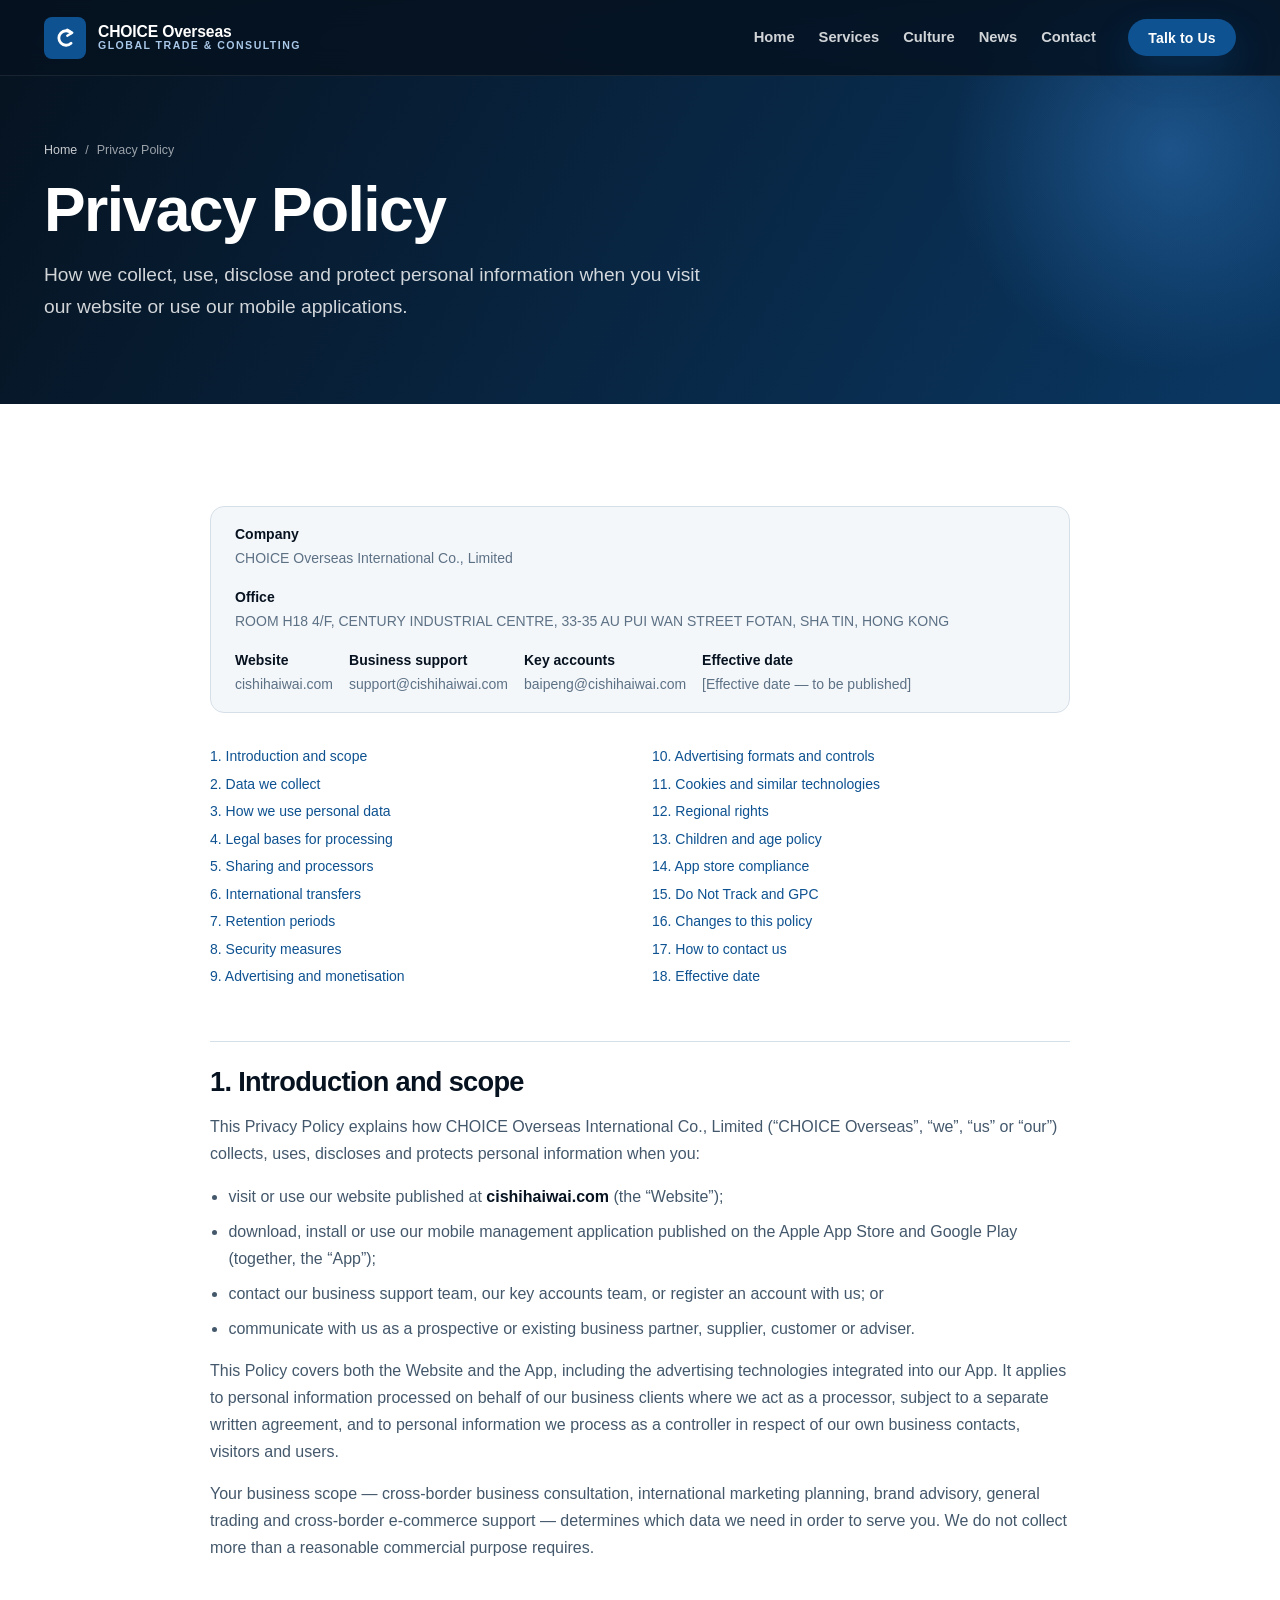
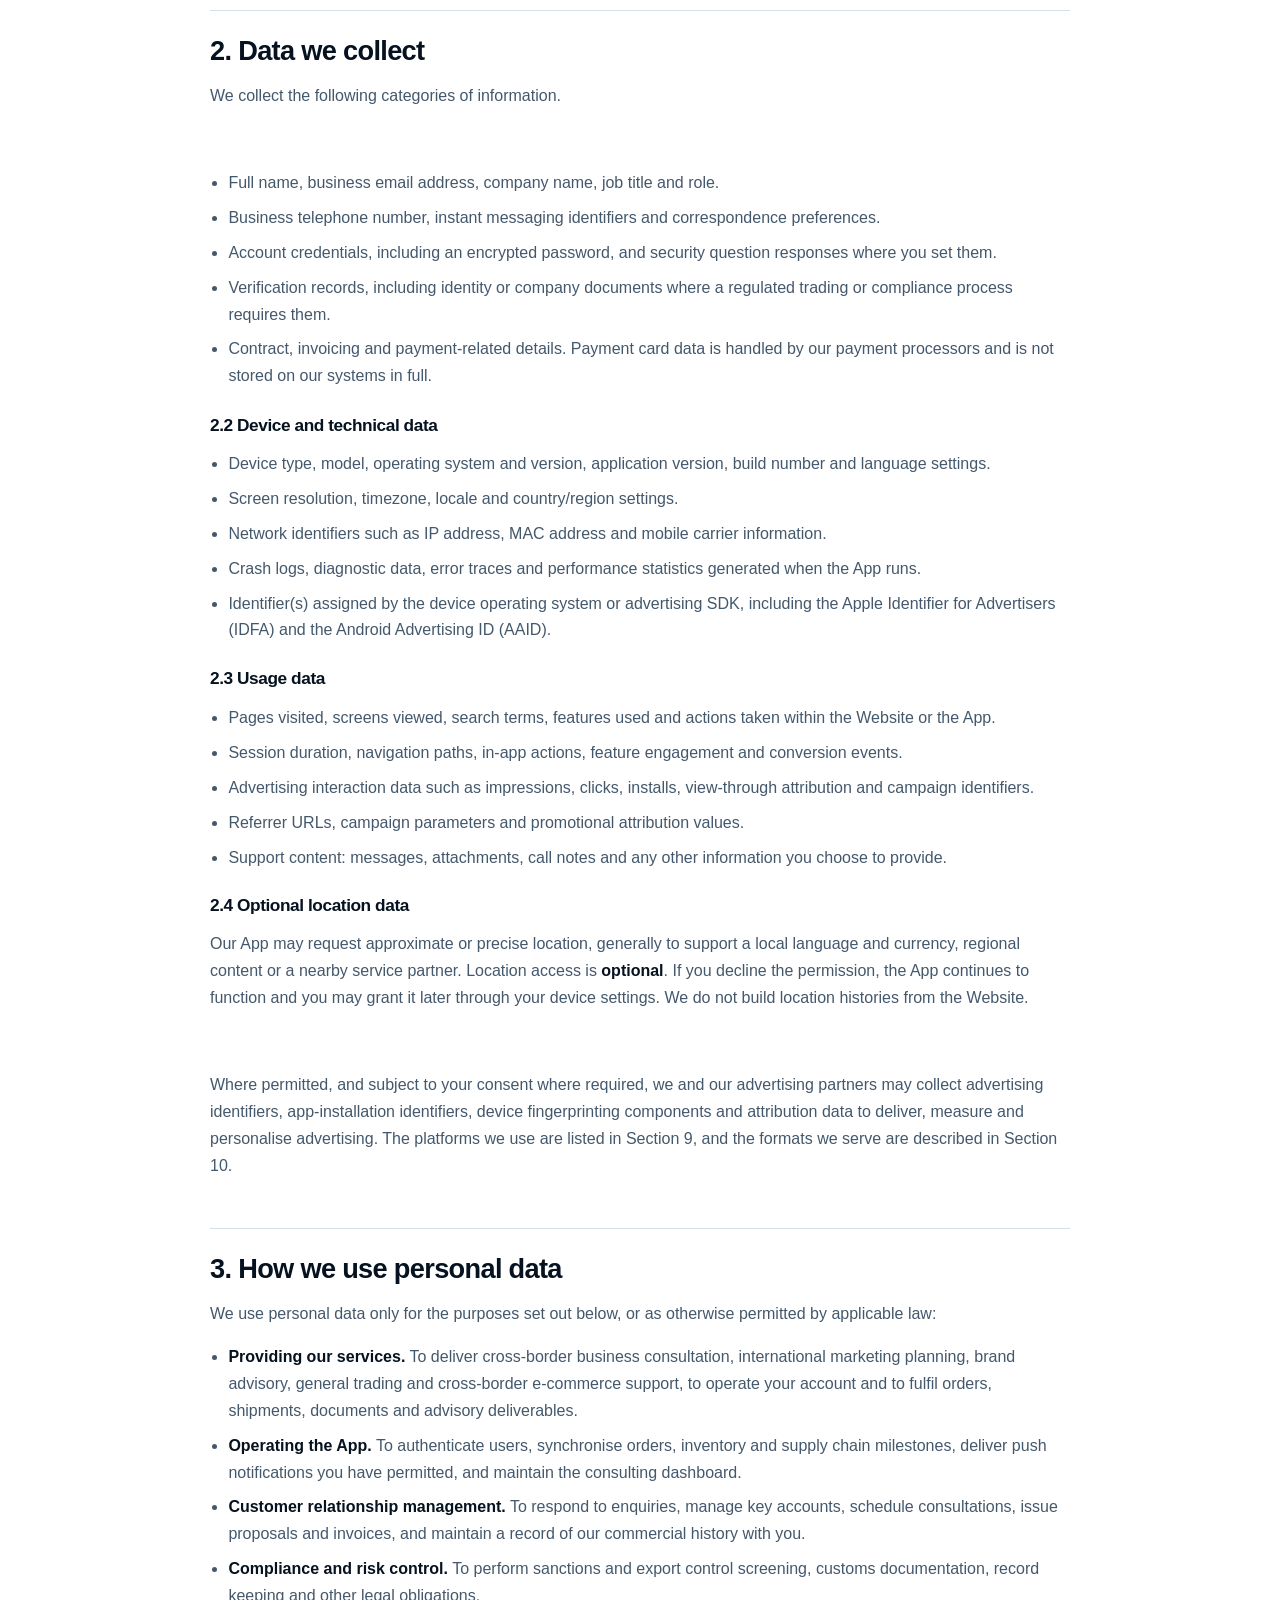
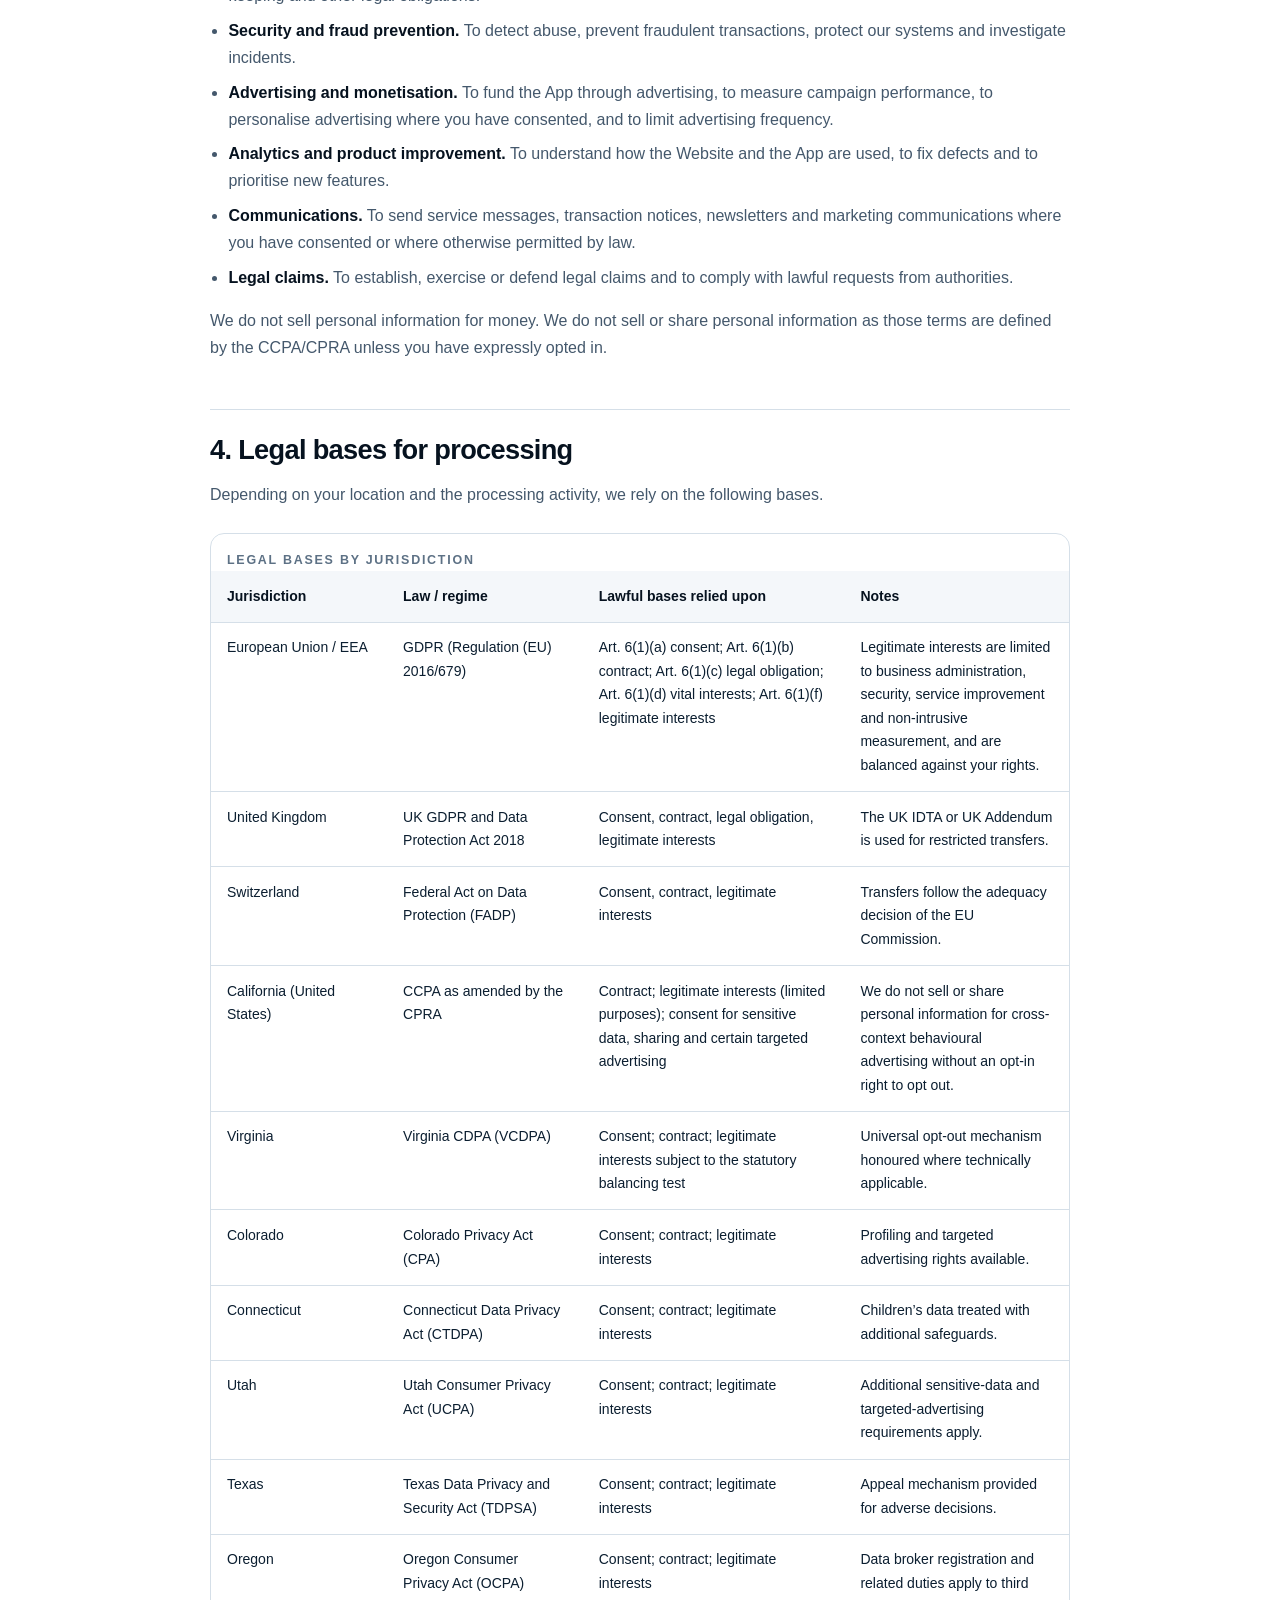
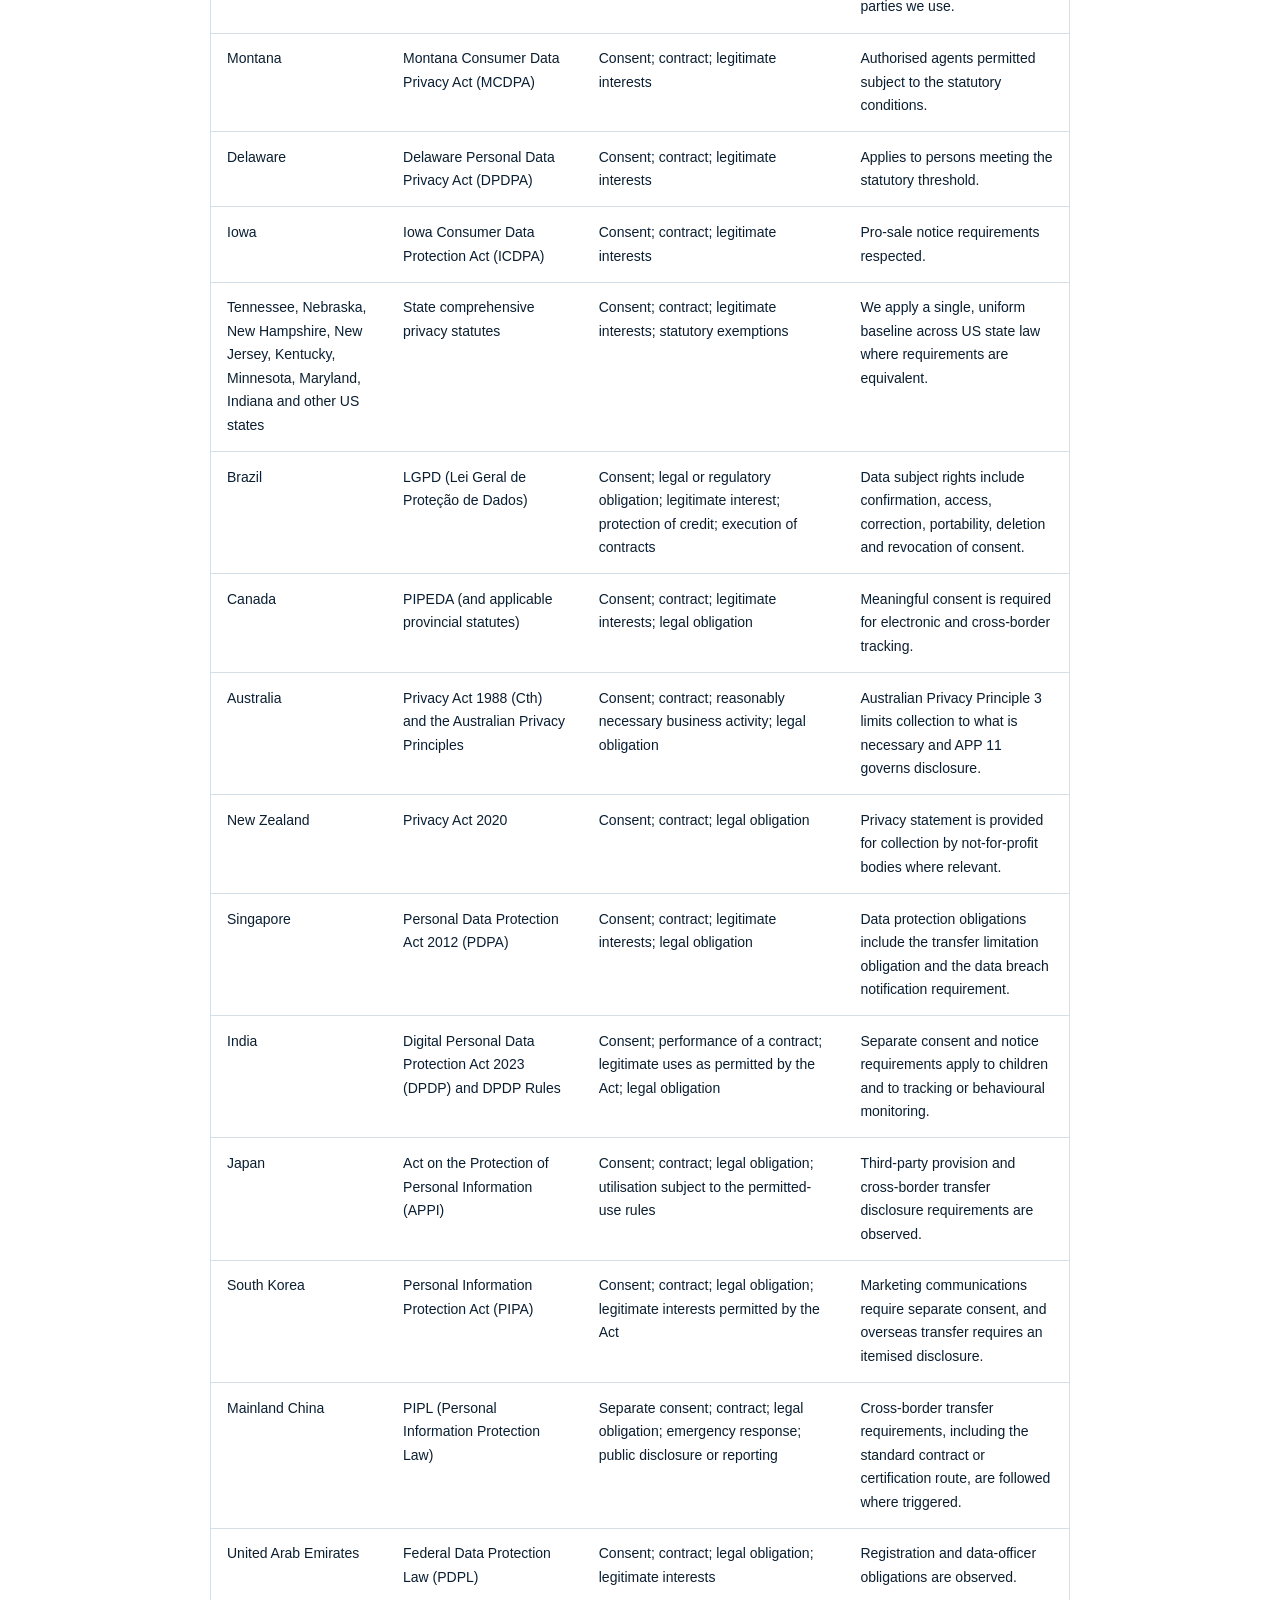
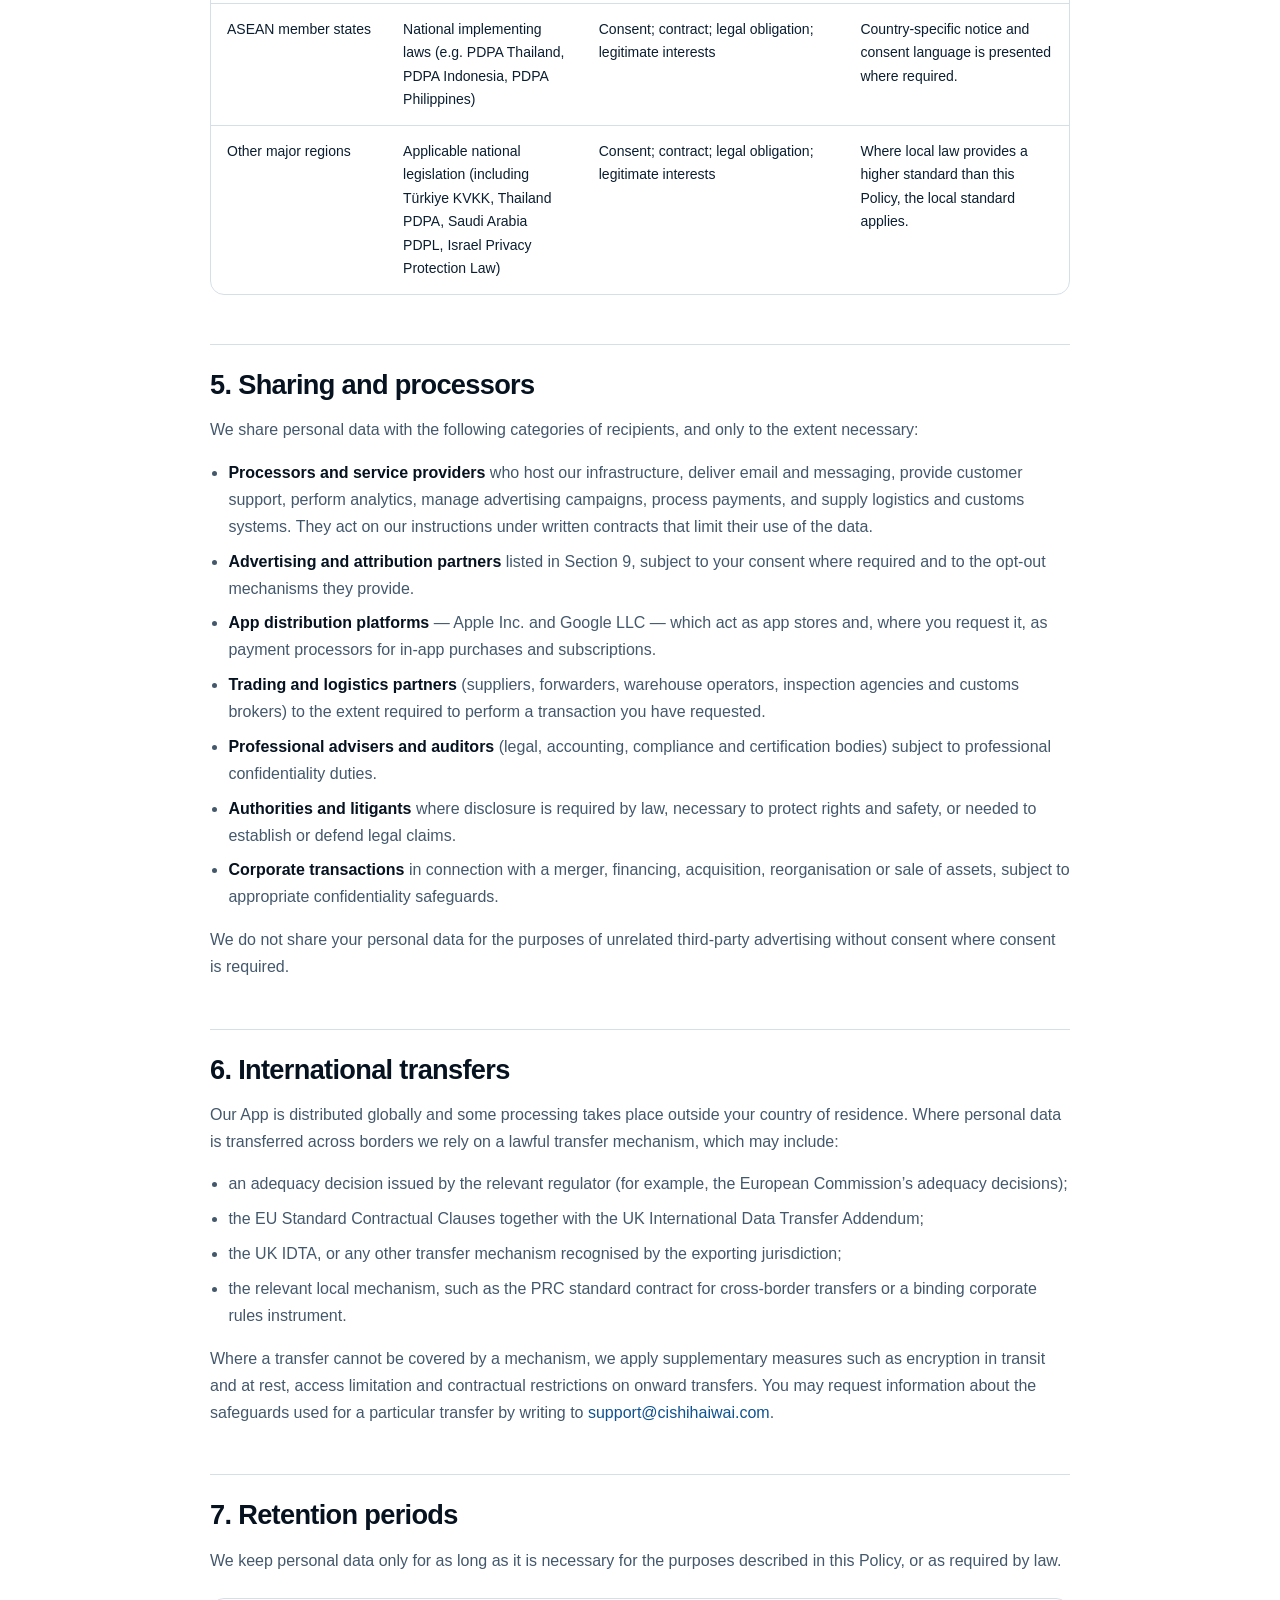
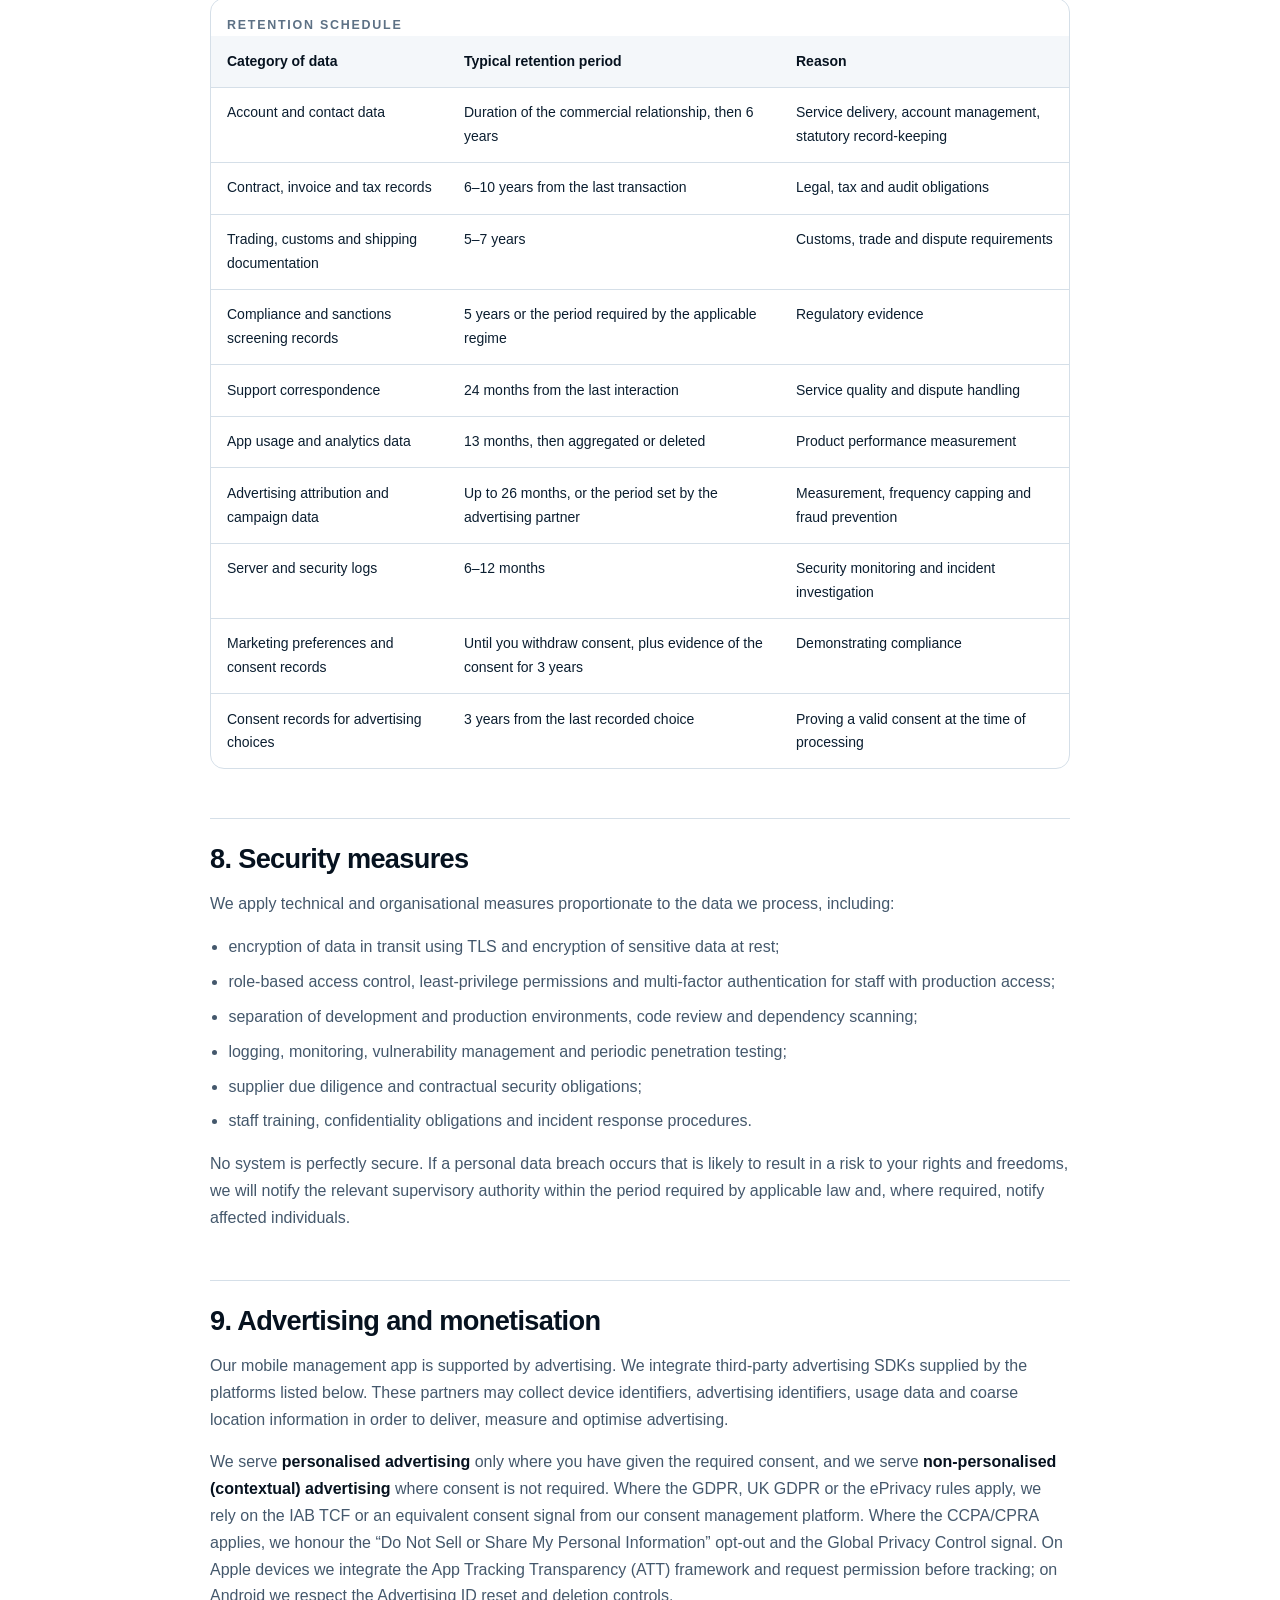
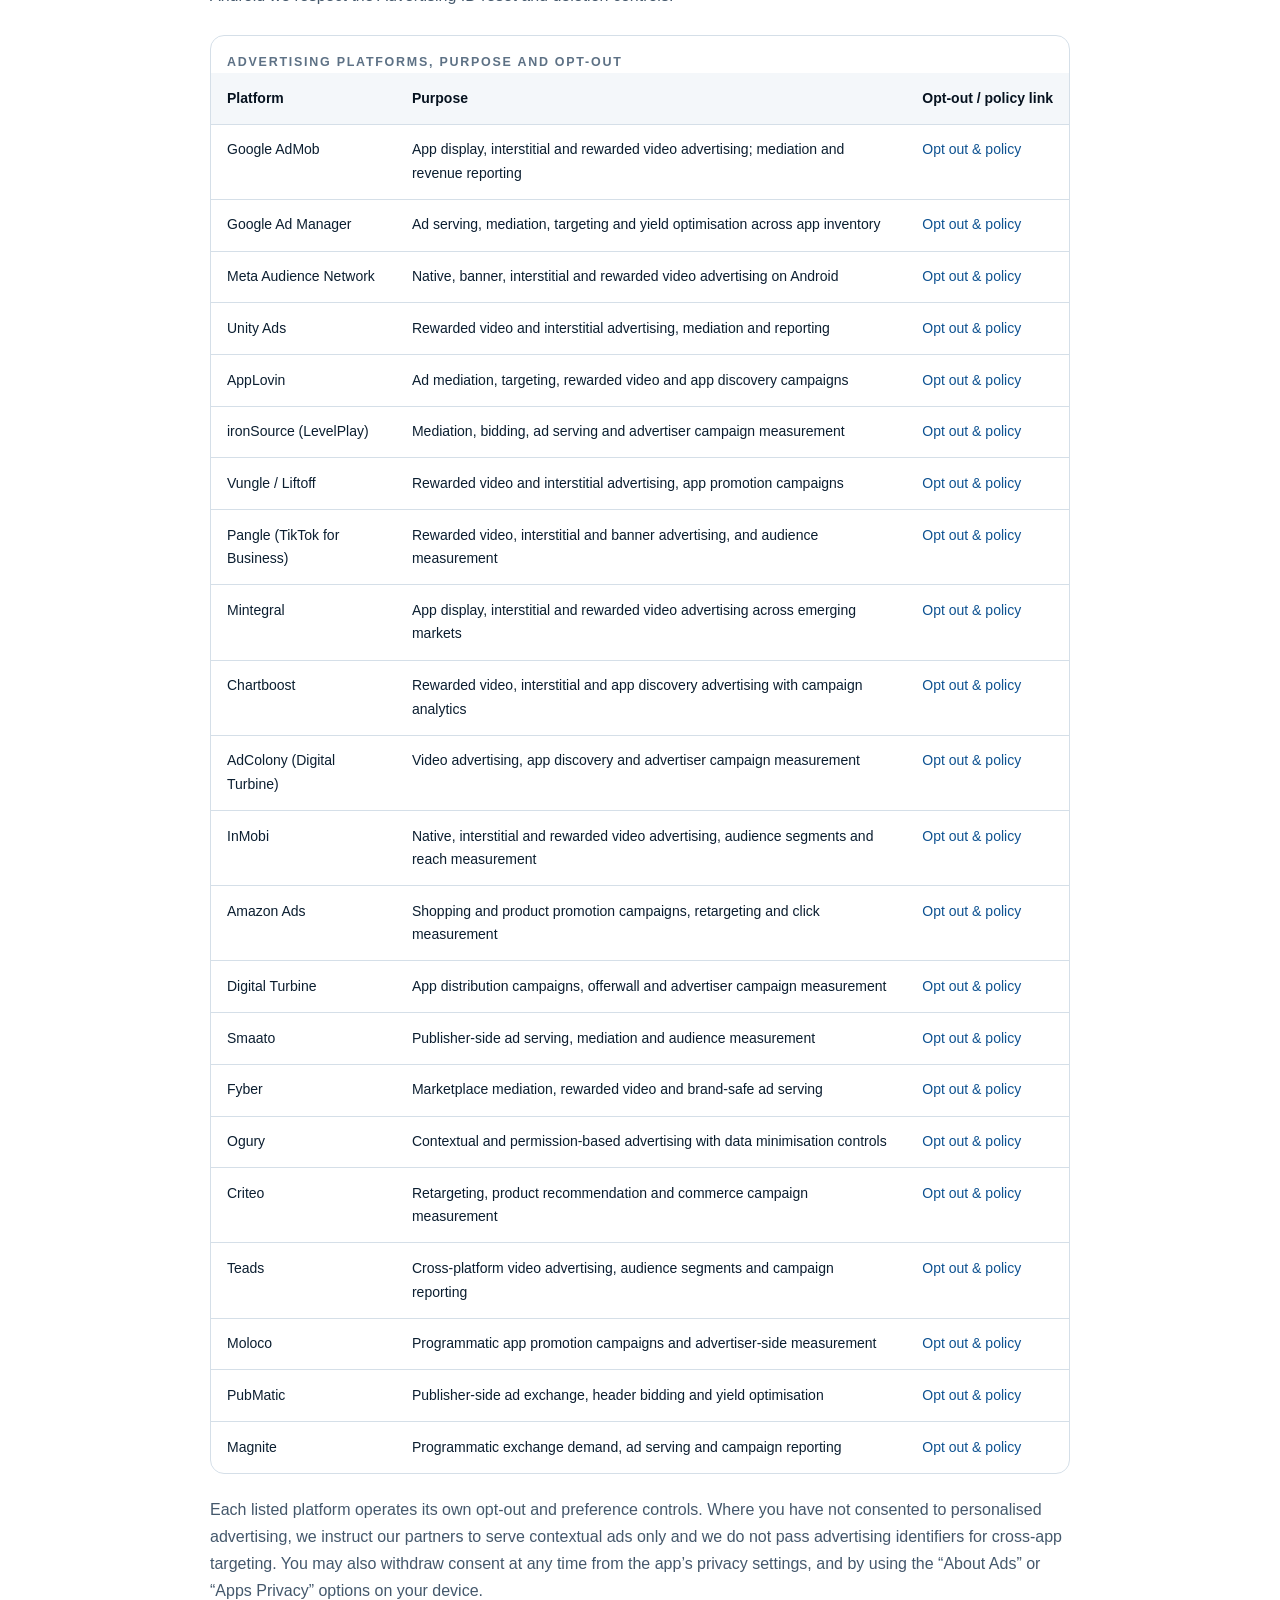
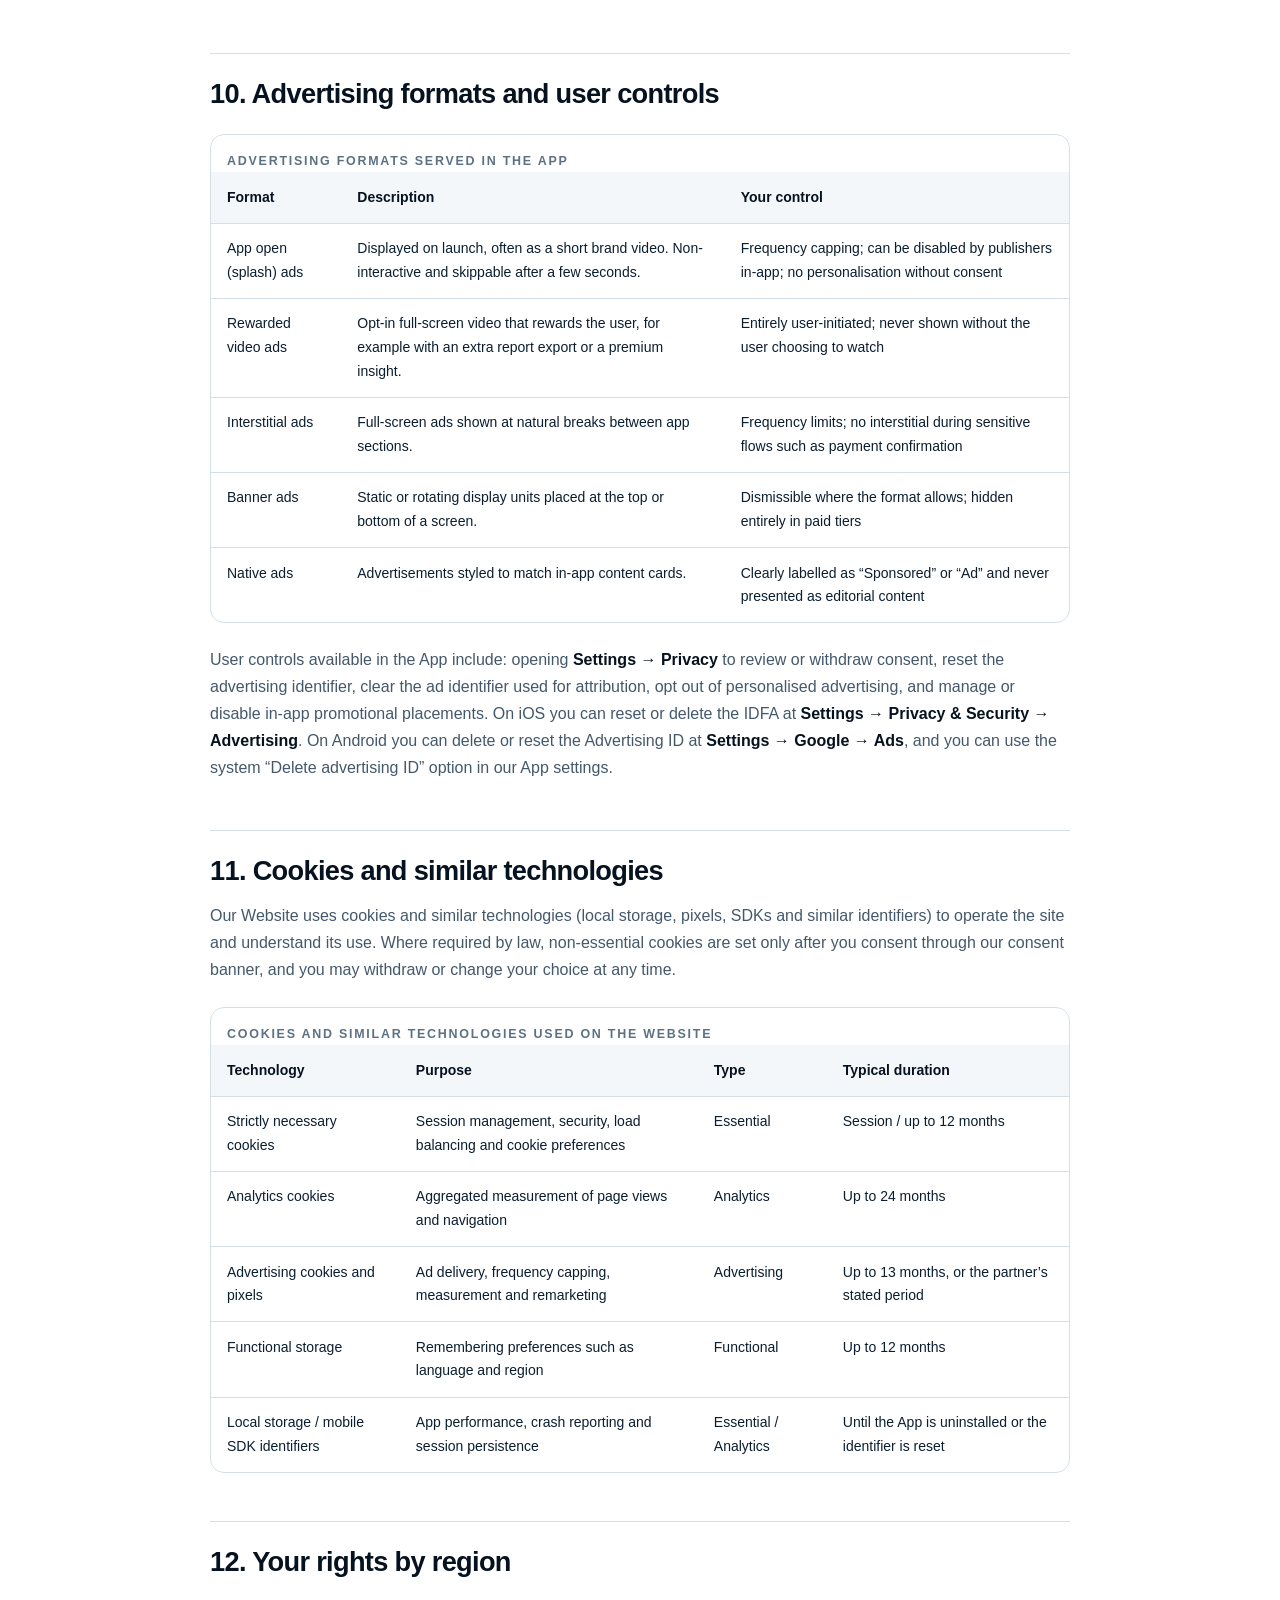
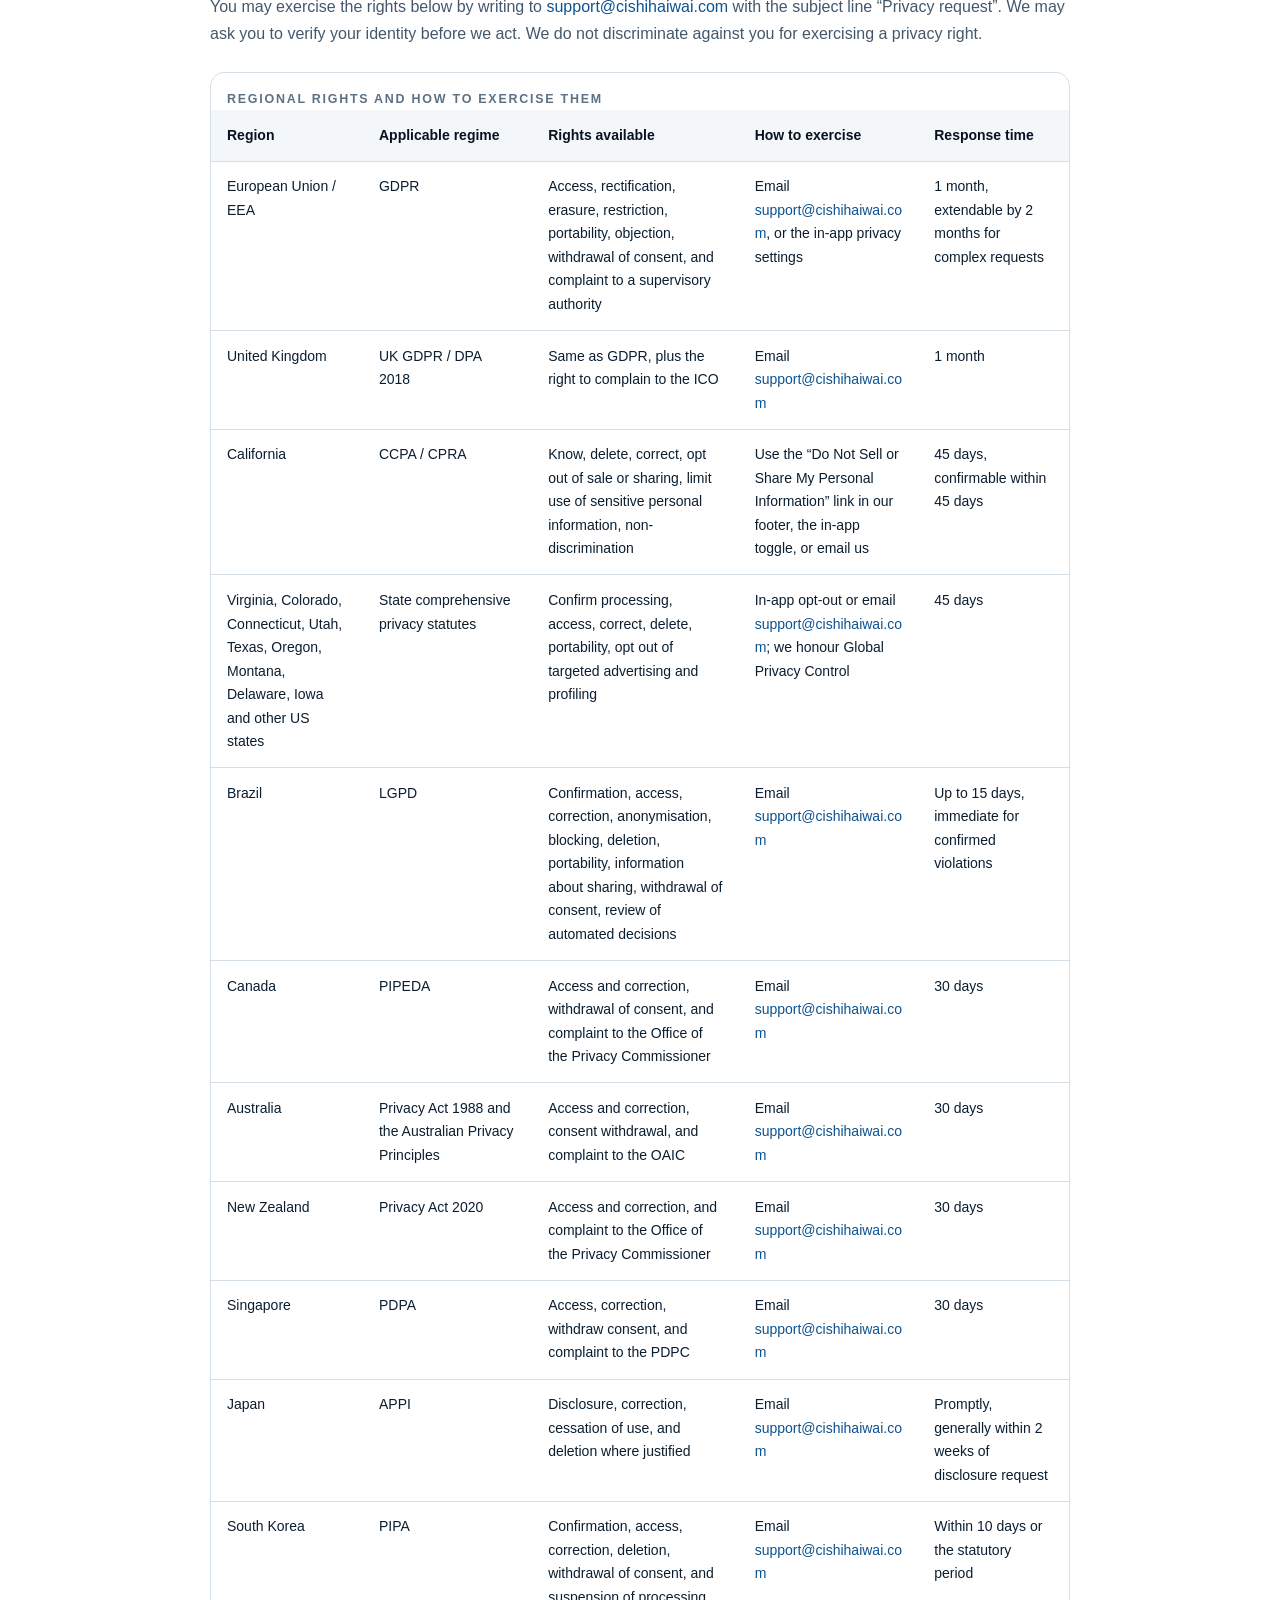
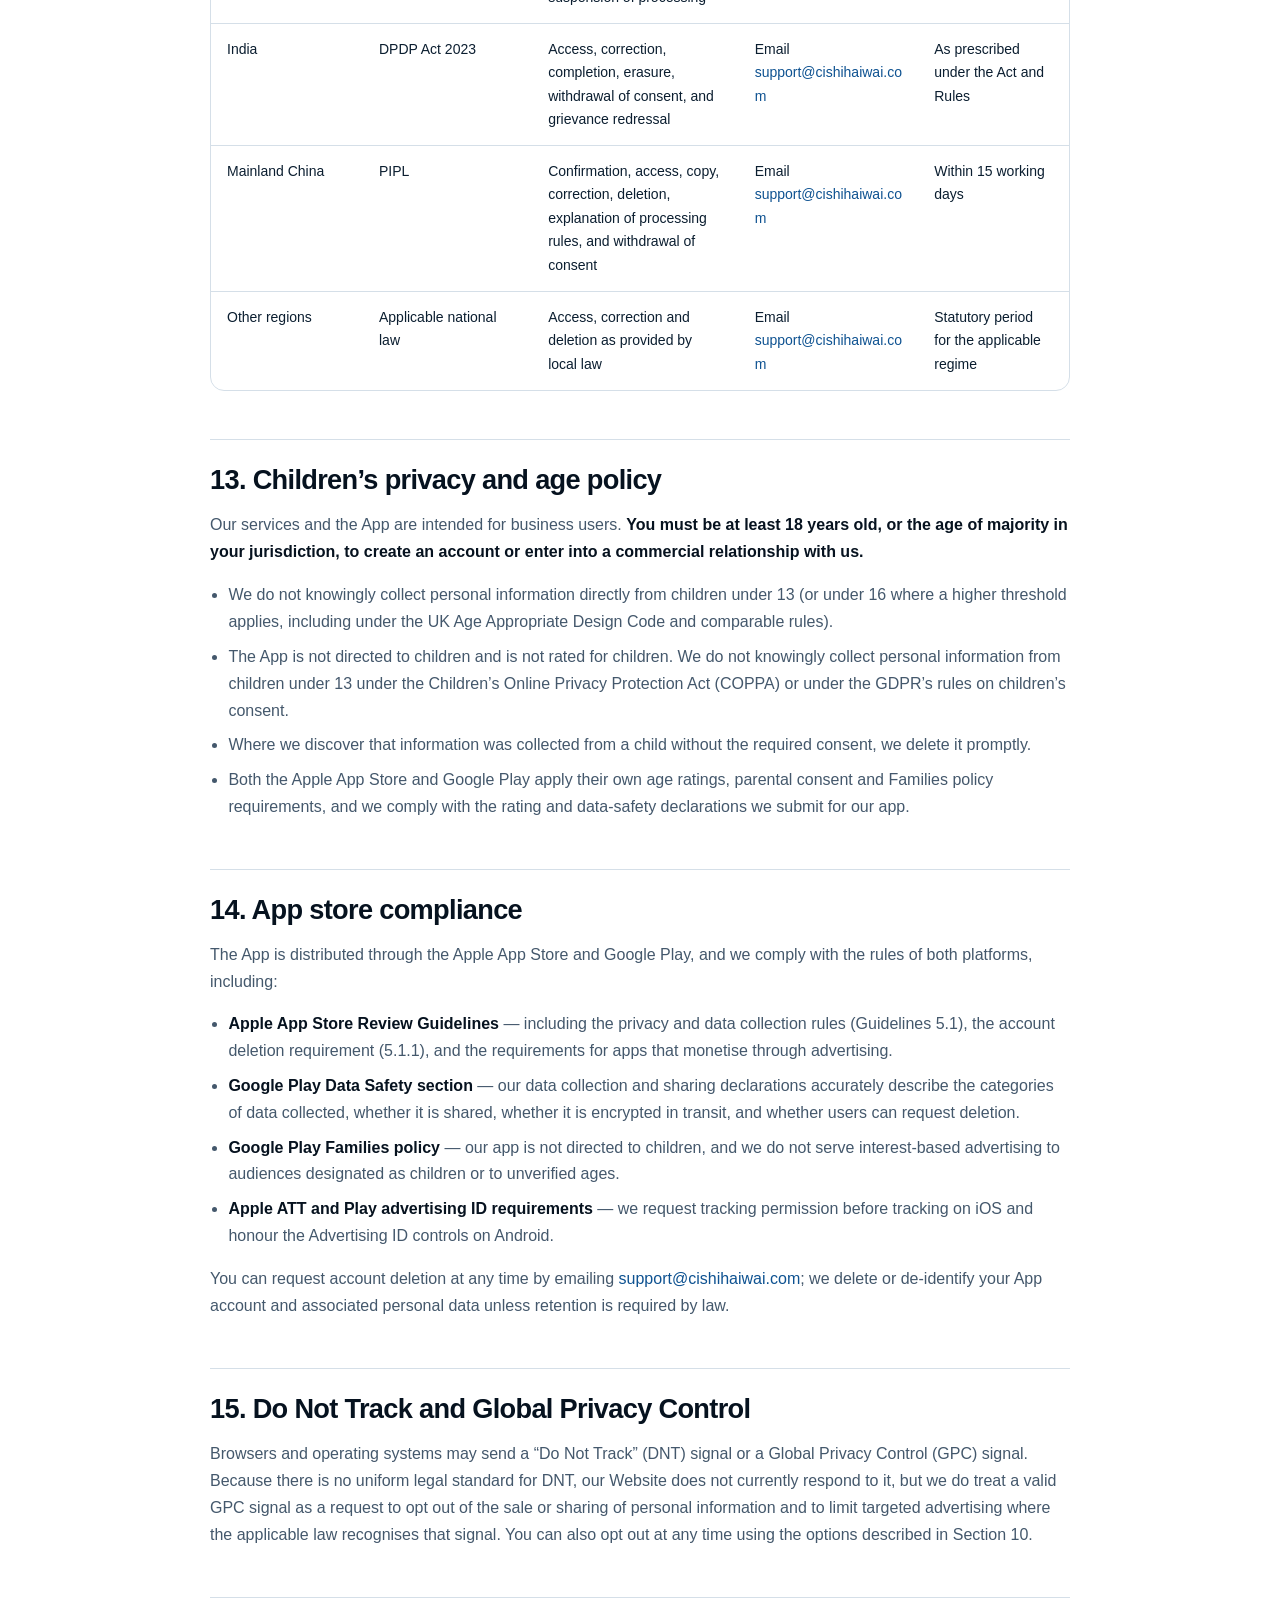
==== privacy.html @ fa08594e "Launch CHOICE Overseas corporate website Eight-page English corporate site for CHOICE Overseas Inter" ====
<!DOCTYPE html>
<html lang="en">
<head>
<meta charset="UTF-8">
<meta name="viewport" content="width=device-width, initial-scale=1">
<title>Privacy Policy | CHOICE Overseas International Co., Limited</title>
<meta name="description" content="How CHOICE Overseas International Co., Limited collects, uses, shares and protects personal data across our website and mobile applications.">
<link rel="canonical" href="https://cishihaiwai.com/privacy.html">
<meta property="og:type" content="website">
<meta property="og:site_name" content="CHOICE Overseas International Co., Limited">
<meta property="og:title" content="Privacy Policy | CHOICE Overseas International Co., Limited">
<meta property="og:description" content="How we collect, use, share and protect personal data across our website and mobile applications.">
<meta property="og:url" content="https://cishihaiwai.com/privacy.html">
<meta property="og:image" content="https://cishihaiwai.com/images/hero.jpg">
<meta name="twitter:card" content="summary_large_image">
<meta name="twitter:title" content="Privacy Policy | CHOICE Overseas International Co., Limited">
<meta name="twitter:description" content="How we collect, use, share and protect personal data across our website and mobile applications.">
<meta name="twitter:image" content="https://cishihaiwai.com/images/hero.jpg">
<link rel="icon" href="images/favicon.svg" type="image/svg+xml">
<link rel="stylesheet" href="css/style.css">
</head>
<body data-page="legal">
<header id="site-header"></header>

<main>
<section class="page-hero">
  <div class="container">
    <nav class="breadcrumb reveal" aria-label="Breadcrumb">
      <a href="./">Home</a> <span aria-hidden="true">/</span> <span>Privacy Policy</span>
    </nav>
    <h1 class="reveal">Privacy Policy</h1>
    <p class="lead reveal">How we collect, use, disclose and protect personal information when you visit our website or use our mobile applications.</p>
  </div>
</section>

<section class="section">
  <div class="container">
    <article class="legal">

      <div class="legal__meta reveal">
        <div><strong>Company</strong>CHOICE Overseas International Co., Limited</div>
        <div><strong>Office</strong>ROOM H18 4/F, CENTURY INDUSTRIAL CENTRE, 33-35 AU PUI WAN STREET FOTAN, SHA TIN, HONG KONG</div>
        <div><strong>Website</strong>cishihaiwai.com</div>
        <div><strong>Business support</strong>support@cishihaiwai.com</div>
        <div><strong>Key accounts</strong>baipeng@cishihaiwai.com</div>
        <div><strong>Effective date</strong><span id="effective-date">[Effective date — to be published]</span></div>
      </div>

      <nav class="legal__toc reveal" aria-label="Contents">
        <ul>
          <li><a href="#p1">1. Introduction and scope</a></li>
          <li><a href="#p2">2. Data we collect</a></li>
          <li><a href="#p3">3. How we use personal data</a></li>
          <li><a href="#p4">4. Legal bases for processing</a></li>
          <li><a href="#p5">5. Sharing and processors</a></li>
          <li><a href="#p6">6. International transfers</a></li>
          <li><a href="#p7">7. Retention periods</a></li>
          <li><a href="#p8">8. Security measures</a></li>
          <li><a href="#p9">9. Advertising and monetisation</a></li>
          <li><a href="#p10">10. Advertising formats and controls</a></li>
          <li><a href="#p11">11. Cookies and similar technologies</a></li>
          <li><a href="#p12">12. Regional rights</a></li>
          <li><a href="#p13">13. Children and age policy</a></li>
          <li><a href="#p14">14. App store compliance</a></li>
          <li><a href="#p15">15. Do Not Track and GPC</a></li>
          <li><a href="#p16">16. Changes to this policy</a></li>
          <li><a href="#p17">17. How to contact us</a></li>
          <li><a href="#p18">18. Effective date</a></li>
        </ul>
      </nav>

      <h2 id="p1" class="reveal">1. Introduction and scope</h2>
      <p class="reveal">This Privacy Policy explains how CHOICE Overseas International Co., Limited (&ldquo;CHOICE Overseas&rdquo;, &ldquo;we&rdquo;, &ldquo;us&rdquo; or &ldquo;our&rdquo;) collects, uses, discloses and protects personal information when you:</p>
      <ul class="reveal">
        <li>visit or use our website published at <strong>cishihaiwai.com</strong> (the &ldquo;Website&rdquo;);</li>
        <li>download, install or use our mobile management application published on the Apple App Store and Google Play (together, the &ldquo;App&rdquo;);</li>
        <li>contact our business support team, our key accounts team, or register an account with us; or</li>
        <li>communicate with us as a prospective or existing business partner, supplier, customer or adviser.</li>
      </ul>
      <p class="reveal">This Policy covers both the Website and the App, including the advertising technologies integrated into our App. It applies to personal information processed on behalf of our business clients where we act as a processor, subject to a separate written agreement, and to personal information we process as a controller in respect of our own business contacts, visitors and users.</p>
      <p class="reveal">Your business scope — cross-border business consultation, international marketing planning, brand advisory, general trading and cross-border e-commerce support — determines which data we need in order to serve you. We do not collect more than a reasonable commercial purpose requires.</p>

      <h2 id="p2" class="reveal">2. Data we collect</h2>
      <p class="reveal">We collect the following categories of information.</p>

      <h3 class="reveal">2.1 Account and identity data</h3>
      <ul class="reveal">
        <li>Full name, business email address, company name, job title and role.</li>
        <li>Business telephone number, instant messaging identifiers and correspondence preferences.</li>
        <li>Account credentials, including an encrypted password, and security question responses where you set them.</li>
        <li>Verification records, including identity or company documents where a regulated trading or compliance process requires them.</li>
        <li>Contract, invoicing and payment-related details. Payment card data is handled by our payment processors and is not stored on our systems in full.</li>
      </ul>

      <h3 class="reveal">2.2 Device and technical data</h3>
      <ul class="reveal">
        <li>Device type, model, operating system and version, application version, build number and language settings.</li>
        <li>Screen resolution, timezone, locale and country/region settings.</li>
        <li>Network identifiers such as IP address, MAC address and mobile carrier information.</li>
        <li>Crash logs, diagnostic data, error traces and performance statistics generated when the App runs.</li>
        <li>Identifier(s) assigned by the device operating system or advertising SDK, including the Apple Identifier for Advertisers (IDFA) and the Android Advertising ID (AAID).</li>
      </ul>

      <h3 class="reveal">2.3 Usage data</h3>
      <ul class="reveal">
        <li>Pages visited, screens viewed, search terms, features used and actions taken within the Website or the App.</li>
        <li>Session duration, navigation paths, in-app actions, feature engagement and conversion events.</li>
        <li>Advertising interaction data such as impressions, clicks, installs, view-through attribution and campaign identifiers.</li>
        <li>Referrer URLs, campaign parameters and promotional attribution values.</li>
        <li>Support content: messages, attachments, call notes and any other information you choose to provide.</li>
      </ul>

      <h3 class="reveal">2.4 Optional location data</h3>
      <p class="reveal">Our App may request approximate or precise location, generally to support a local language and currency, regional content or a nearby service partner. Location access is <strong>optional</strong>. If you decline the permission, the App continues to function and you may grant it later through your device settings. We do not build location histories from the Website.</p>

      <h3 id="p2-5" class="reveal">2.5 Advertising identifiers and tracking data</h3>
      <p class="reveal">Where permitted, and subject to your consent where required, we and our advertising partners may collect advertising identifiers, app-installation identifiers, device fingerprinting components and attribution data to deliver, measure and personalise advertising. The platforms we use are listed in Section 9, and the formats we serve are described in Section 10.</p>

      <h2 id="p3" class="reveal">3. How we use personal data</h2>
      <p class="reveal">We use personal data only for the purposes set out below, or as otherwise permitted by applicable law:</p>
      <ul class="reveal">
        <li><strong>Providing our services.</strong> To deliver cross-border business consultation, international marketing planning, brand advisory, general trading and cross-border e-commerce support, to operate your account and to fulfil orders, shipments, documents and advisory deliverables.</li>
        <li><strong>Operating the App.</strong> To authenticate users, synchronise orders, inventory and supply chain milestones, deliver push notifications you have permitted, and maintain the consulting dashboard.</li>
        <li><strong>Customer relationship management.</strong> To respond to enquiries, manage key accounts, schedule consultations, issue proposals and invoices, and maintain a record of our commercial history with you.</li>
        <li><strong>Compliance and risk control.</strong> To perform sanctions and export control screening, customs documentation, record keeping and other legal obligations.</li>
        <li><strong>Security and fraud prevention.</strong> To detect abuse, prevent fraudulent transactions, protect our systems and investigate incidents.</li>
        <li><strong>Advertising and monetisation.</strong> To fund the App through advertising, to measure campaign performance, to personalise advertising where you have consented, and to limit advertising frequency.</li>
        <li><strong>Analytics and product improvement.</strong> To understand how the Website and the App are used, to fix defects and to prioritise new features.</li>
        <li><strong>Communications.</strong> To send service messages, transaction notices, newsletters and marketing communications where you have consented or where otherwise permitted by law.</li>
        <li><strong>Legal claims.</strong> To establish, exercise or defend legal claims and to comply with lawful requests from authorities.</li>
      </ul>
      <p class="reveal">We do not sell personal information for money. We do not sell or share personal information as those terms are defined by the CCPA/CPRA unless you have expressly opted in.</p>

      <h2 id="p4" class="reveal">4. Legal bases for processing</h2>
      <p class="reveal">Depending on your location and the processing activity, we rely on the following bases.</p>

      <div class="table-wrap reveal">
        <table>
          <caption>Legal bases by jurisdiction</caption>
          <thead>
            <tr>
              <th scope="col">Jurisdiction</th>
              <th scope="col">Law / regime</th>
              <th scope="col">Lawful bases relied upon</th>
              <th scope="col">Notes</th>
            </tr>
          </thead>
          <tbody>
            <tr>
              <td>European Union / EEA</td>
              <td>GDPR (Regulation (EU) 2016/679)</td>
              <td>Art. 6(1)(a) consent; Art. 6(1)(b) contract; Art. 6(1)(c) legal obligation; Art. 6(1)(d) vital interests; Art. 6(1)(f) legitimate interests</td>
              <td>Legitimate interests are limited to business administration, security, service improvement and non-intrusive measurement, and are balanced against your rights.</td>
            </tr>
            <tr>
              <td>United Kingdom</td>
              <td>UK GDPR and Data Protection Act 2018</td>
              <td>Consent, contract, legal obligation, legitimate interests</td>
              <td>The UK IDTA or UK Addendum is used for restricted transfers.</td>
            </tr>
            <tr>
              <td>Switzerland</td>
              <td>Federal Act on Data Protection (FADP)</td>
              <td>Consent, contract, legitimate interests</td>
              <td>Transfers follow the adequacy decision of the EU Commission.</td>
            </tr>
            <tr>
              <td>California (United States)</td>
              <td>CCPA as amended by the CPRA</td>
              <td>Contract; legitimate interests (limited purposes); consent for sensitive data, sharing and certain targeted advertising</td>
              <td>We do not sell or share personal information for cross-context behavioural advertising without an opt-in right to opt out.</td>
            </tr>
            <tr>
              <td>Virginia</td>
              <td>Virginia CDPA (VCDPA)</td>
              <td>Consent; contract; legitimate interests subject to the statutory balancing test</td>
              <td>Universal opt-out mechanism honoured where technically applicable.</td>
            </tr>
            <tr>
              <td>Colorado</td>
              <td>Colorado Privacy Act (CPA)</td>
              <td>Consent; contract; legitimate interests</td>
              <td>Profiling and targeted advertising rights available.</td>
            </tr>
            <tr>
              <td>Connecticut</td>
              <td>Connecticut Data Privacy Act (CTDPA)</td>
              <td>Consent; contract; legitimate interests</td>
              <td>Children&rsquo;s data treated with additional safeguards.</td>
            </tr>
            <tr>
              <td>Utah</td>
              <td>Utah Consumer Privacy Act (UCPA)</td>
              <td>Consent; contract; legitimate interests</td>
              <td>Additional sensitive-data and targeted-advertising requirements apply.</td>
            </tr>
            <tr>
              <td>Texas</td>
              <td>Texas Data Privacy and Security Act (TDPSA)</td>
              <td>Consent; contract; legitimate interests</td>
              <td>Appeal mechanism provided for adverse decisions.</td>
            </tr>
            <tr>
              <td>Oregon</td>
              <td>Oregon Consumer Privacy Act (OCPA)</td>
              <td>Consent; contract; legitimate interests</td>
              <td>Data broker registration and related duties apply to third parties we use.</td>
            </tr>
            <tr>
              <td>Montana</td>
              <td>Montana Consumer Data Privacy Act (MCDPA)</td>
              <td>Consent; contract; legitimate interests</td>
              <td>Authorised agents permitted subject to the statutory conditions.</td>
            </tr>
            <tr>
              <td>Delaware</td>
              <td>Delaware Personal Data Privacy Act (DPDPA)</td>
              <td>Consent; contract; legitimate interests</td>
              <td>Applies to persons meeting the statutory threshold.</td>
            </tr>
            <tr>
              <td>Iowa</td>
              <td>Iowa Consumer Data Protection Act (ICDPA)</td>
              <td>Consent; contract; legitimate interests</td>
              <td>Pro-sale notice requirements respected.</td>
            </tr>
            <tr>
              <td>Tennessee, Nebraska, New Hampshire, New Jersey, Kentucky, Minnesota, Maryland, Indiana and other US states</td>
              <td>State comprehensive privacy statutes</td>
              <td>Consent; contract; legitimate interests; statutory exemptions</td>
              <td>We apply a single, uniform baseline across US state law where requirements are equivalent.</td>
            </tr>
            <tr>
              <td>Brazil</td>
              <td>LGPD (Lei Geral de Prote&ccedil;&atilde;o de Dados)</td>
              <td>Consent; legal or regulatory obligation; legitimate interest; protection of credit; execution of contracts</td>
              <td>Data subject rights include confirmation, access, correction, portability, deletion and revocation of consent.</td>
            </tr>
            <tr>
              <td>Canada</td>
              <td>PIPEDA (and applicable provincial statutes)</td>
              <td>Consent; contract; legitimate interests; legal obligation</td>
              <td>Meaningful consent is required for electronic and cross-border tracking.</td>
            </tr>
            <tr>
              <td>Australia</td>
              <td>Privacy Act 1988 (Cth) and the Australian Privacy Principles</td>
              <td>Consent; contract; reasonably necessary business activity; legal obligation</td>
              <td>Australian Privacy Principle 3 limits collection to what is necessary and APP 11 governs disclosure.</td>
            </tr>
            <tr>
              <td>New Zealand</td>
              <td>Privacy Act 2020</td>
              <td>Consent; contract; legal obligation</td>
              <td>Privacy statement is provided for collection by not-for-profit bodies where relevant.</td>
            </tr>
            <tr>
              <td>Singapore</td>
              <td>Personal Data Protection Act 2012 (PDPA)</td>
              <td>Consent; contract; legitimate interests; legal obligation</td>
              <td>Data protection obligations include the transfer limitation obligation and the data breach notification requirement.</td>
            </tr>
            <tr>
              <td>India</td>
              <td>Digital Personal Data Protection Act 2023 (DPDP) and DPDP Rules</td>
              <td>Consent; performance of a contract; legitimate uses as permitted by the Act; legal obligation</td>
              <td>Separate consent and notice requirements apply to children and to tracking or behavioural monitoring.</td>
            </tr>
            <tr>
              <td>Japan</td>
              <td>Act on the Protection of Personal Information (APPI)</td>
              <td>Consent; contract; legal obligation; utilisation subject to the permitted-use rules</td>
              <td>Third-party provision and cross-border transfer disclosure requirements are observed.</td>
            </tr>
            <tr>
              <td>South Korea</td>
              <td>Personal Information Protection Act (PIPA)</td>
              <td>Consent; contract; legal obligation; legitimate interests permitted by the Act</td>
              <td>Marketing communications require separate consent, and overseas transfer requires an itemised disclosure.</td>
            </tr>
            <tr>
              <td>Mainland China</td>
              <td>PIPL (Personal Information Protection Law)</td>
              <td>Separate consent; contract; legal obligation; emergency response; public disclosure or reporting</td>
              <td>Cross-border transfer requirements, including the standard contract or certification route, are followed where triggered.</td>
            </tr>
            <tr>
              <td>United Arab Emirates</td>
              <td>Federal Data Protection Law (PDPL)</td>
          <td>Consent; contract; legal obligation; legitimate interests</td>
              <td>Registration and data-officer obligations are observed.</td>
            </tr>
            <tr>
              <td>ASEAN member states</td>
              <td>National implementing laws (e.g. PDPA Thailand, PDPA Indonesia, PDPA Philippines)</td>
              <td>Consent; contract; legal obligation; legitimate interests</td>
              <td>Country-specific notice and consent language is presented where required.</td>
            </tr>
            <tr>
              <td>Other major regions</td>
              <td>Applicable national legislation (including Türkiye KVKK, Thailand PDPA, Saudi Arabia PDPL, Israel Privacy Protection Law)</td>
              <td>Consent; contract; legal obligation; legitimate interests</td>
              <td>Where local law provides a higher standard than this Policy, the local standard applies.</td>
            </tr>
          </tbody>
        </table>
      </div>

      <h2 id="p5" class="reveal">5. Sharing and processors</h2>
      <p class="reveal">We share personal data with the following categories of recipients, and only to the extent necessary:</p>
      <ul class="reveal">
        <li><strong>Processors and service providers</strong> who host our infrastructure, deliver email and messaging, provide customer support, perform analytics, manage advertising campaigns, process payments, and supply logistics and customs systems. They act on our instructions under written contracts that limit their use of the data.</li>
        <li><strong>Advertising and attribution partners</strong> listed in Section 9, subject to your consent where required and to the opt-out mechanisms they provide.</li>
        <li><strong>App distribution platforms</strong> &mdash; Apple Inc. and Google LLC &mdash; which act as app stores and, where you request it, as payment processors for in-app purchases and subscriptions.</li>
        <li><strong>Trading and logistics partners</strong> (suppliers, forwarders, warehouse operators, inspection agencies and customs brokers) to the extent required to perform a transaction you have requested.</li>
        <li><strong>Professional advisers and auditors</strong> (legal, accounting, compliance and certification bodies) subject to professional confidentiality duties.</li>
        <li><strong>Authorities and litigants</strong> where disclosure is required by law, necessary to protect rights and safety, or needed to establish or defend legal claims.</li>
        <li><strong>Corporate transactions</strong> in connection with a merger, financing, acquisition, reorganisation or sale of assets, subject to appropriate confidentiality safeguards.</li>
      </ul>
      <p class="reveal">We do not share your personal data for the purposes of unrelated third-party advertising without consent where consent is required.</p>

      <h2 id="p6" class="reveal">6. International transfers</h2>
      <p class="reveal">Our App is distributed globally and some processing takes place outside your country of residence. Where personal data is transferred across borders we rely on a lawful transfer mechanism, which may include:</p>
      <ul class="reveal">
        <li>an adequacy decision issued by the relevant regulator (for example, the European Commission&rsquo;s adequacy decisions);</li>
        <li>the EU Standard Contractual Clauses together with the UK International Data Transfer Addendum;</li>
        <li>the UK IDTA, or any other transfer mechanism recognised by the exporting jurisdiction;</li>
        <li>the relevant local mechanism, such as the PRC standard contract for cross-border transfers or a binding corporate rules instrument.</li>
      </ul>
      <p class="reveal">Where a transfer cannot be covered by a mechanism, we apply supplementary measures such as encryption in transit and at rest, access limitation and contractual restrictions on onward transfers. You may request information about the safeguards used for a particular transfer by writing to <a href="mailto:support@cishihaiwai.com">support@cishihaiwai.com</a>.</p>

      <h2 id="p7" class="reveal">7. Retention periods</h2>
      <p class="reveal">We keep personal data only for as long as it is necessary for the purposes described in this Policy, or as required by law.</p>

      <div class="table-wrap reveal">
        <table>
          <caption>Retention schedule</caption>
          <thead>
            <tr>
              <th scope="col">Category of data</th>
              <th scope="col">Typical retention period</th>
              <th scope="col">Reason</th>
            </tr>
          </thead>
          <tbody>
            <tr><td>Account and contact data</td><td>Duration of the commercial relationship, then 6 years</td><td>Service delivery, account management, statutory record-keeping</td></tr>
            <tr><td>Contract, invoice and tax records</td><td>6–10 years from the last transaction</td><td>Legal, tax and audit obligations</td></tr>
            <tr><td>Trading, customs and shipping documentation</td><td>5–7 years</td><td>Customs, trade and dispute requirements</td></tr>
            <tr><td>Compliance and sanctions screening records</td><td>5 years or the period required by the applicable regime</td><td>Regulatory evidence</td></tr>
            <tr><td>Support correspondence</td><td>24 months from the last interaction</td><td>Service quality and dispute handling</td></tr>
            <tr><td>App usage and analytics data</td><td>13 months, then aggregated or deleted</td><td>Product performance measurement</td></tr>
            <tr><td>Advertising attribution and campaign data</td><td>Up to 26 months, or the period set by the advertising partner</td><td>Measurement, frequency capping and fraud prevention</td></tr>
            <tr><td>Server and security logs</td><td>6–12 months</td><td>Security monitoring and incident investigation</td></tr>
            <tr><td>Marketing preferences and consent records</td><td>Until you withdraw consent, plus evidence of the consent for 3 years</td><td>Demonstrating compliance</td></tr>
            <tr><td>Consent records for advertising choices</td><td>3 years from the last recorded choice</td><td>Proving a valid consent at the time of processing</td></tr>
          </tbody>
        </table>
      </div>

      <h2 id="p8" class="reveal">8. Security measures</h2>
      <p class="reveal">We apply technical and organisational measures proportionate to the data we process, including:</p>
      <ul class="reveal">
        <li>encryption of data in transit using TLS and encryption of sensitive data at rest;</li>
        <li>role-based access control, least-privilege permissions and multi-factor authentication for staff with production access;</li>
        <li>separation of development and production environments, code review and dependency scanning;</li>
        <li>logging, monitoring, vulnerability management and periodic penetration testing;</li>
        <li>supplier due diligence and contractual security obligations;</li>
        <li>staff training, confidentiality obligations and incident response procedures.</li>
      </ul>
      <p class="reveal">No system is perfectly secure. If a personal data breach occurs that is likely to result in a risk to your rights and freedoms, we will notify the relevant supervisory authority within the period required by applicable law and, where required, notify affected individuals.</p>

      <h2 id="p9" class="reveal">9. Advertising and monetisation</h2>
      <p class="reveal">Our mobile management app is supported by advertising. We integrate third-party advertising SDKs supplied by the platforms listed below. These partners may collect device identifiers, advertising identifiers, usage data and coarse location information in order to deliver, measure and optimise advertising.</p>
      <p class="reveal">We serve <strong>personalised advertising</strong> only where you have given the required consent, and we serve <strong>non-personalised (contextual) advertising</strong> where consent is not required. Where the GDPR, UK GDPR or the ePrivacy rules apply, we rely on the IAB TCF or an equivalent consent signal from our consent management platform. Where the CCPA/CPRA applies, we honour the &ldquo;Do Not Sell or Share My Personal Information&rdquo; opt-out and the Global Privacy Control signal. On Apple devices we integrate the App Tracking Transparency (ATT) framework and request permission before tracking; on Android we respect the Advertising ID reset and deletion controls.</p>

      <div class="table-wrap reveal">
        <table>
          <caption>Advertising platforms, purpose and opt-out</caption>
          <thead>
            <tr>
              <th scope="col">Platform</th>
              <th scope="col">Purpose</th>
              <th scope="col">Opt-out / policy link</th>
            </tr>
          </thead>
          <tbody>
            <tr><td>Google AdMob</td><td>App display, interstitial and rewarded video advertising; mediation and revenue reporting</td><td><a href="https://policies.google.com/technologies/ads" target="_blank" rel="noopener">Opt out &amp; policy</a></td></tr>
            <tr><td>Google Ad Manager</td><td>Ad serving, mediation, targeting and yield optimisation across app inventory</td><td><a href="https://policies.google.com/technologies/ads" target="_blank" rel="noopener">Opt out &amp; policy</a></td></tr>
            <tr><td>Meta Audience Network</td><td>Native, banner, interstitial and rewarded video advertising on Android</td><td><a href="https://www.facebook.com/ads/technology/audience-network" target="_blank" rel="noopener">Opt out &amp; policy</a></td></tr>
            <tr><td>Unity Ads</td><td>Rewarded video and interstitial advertising, mediation and reporting</td><td><a href="https://unity.com/legal/privacy-policy" target="_blank" rel="noopener">Opt out &amp; policy</a></td></tr>
            <tr><td>AppLovin</td><td>Ad mediation, targeting, rewarded video and app discovery campaigns</td><td><a href="https://www.applovin.com/privacy/" target="_blank" rel="noopener">Opt out &amp; policy</a></td></tr>
            <tr><td>ironSource (LevelPlay)</td><td>Mediation, bidding, ad serving and advertiser campaign measurement</td><td><a href="https://www.iron.io/privacy-policy/" target="_blank" rel="noopener">Opt out &amp; policy</a></td></tr>
            <tr><td>Vungle / Liftoff</td><td>Rewarded video and interstitial advertising, app promotion campaigns</td><td><a href="https://www.liftoff.io/privacy-policy" target="_blank" rel="noopener">Opt out &amp; policy</a></td></tr>
            <tr><td>Pangle (TikTok for Business)</td><td>Rewarded video, interstitial and banner advertising, and audience measurement</td><td><a href="https://www.tiktok.com/legal/page/global/privacy-policy/en" target="_blank" rel="noopener">Opt out &amp; policy</a></td></tr>
            <tr><td>Mintegral</td><td>App display, interstitial and rewarded video advertising across emerging markets</td><td><a href="https://www.mintegral.com/en/privacy_policy" target="_blank" rel="noopener">Opt out &amp; policy</a></td></tr>
            <tr><td>Chartboost</td><td>Rewarded video, interstitial and app discovery advertising with campaign analytics</td><td><a href="https://www.chartboost.com/privacy-policy/" target="_blank" rel="noopener">Opt out &amp; policy</a></td></tr>
            <tr><td>AdColony (Digital Turbine)</td><td>Video advertising, app discovery and advertiser campaign measurement</td><td><a href="https://www.adcolony.com/privacy/" target="_blank" rel="noopener">Opt out &amp; policy</a></td></tr>
            <tr><td>InMobi</td><td>Native, interstitial and rewarded video advertising, audience segments and reach measurement</td><td><a href="https://www.inmobi.com/legal/privacy-policy" target="_blank" rel="noopener">Opt out &amp; policy</a></td></tr>
            <tr><td>Amazon Ads</td><td>Shopping and product promotion campaigns, retargeting and click measurement</td><td><a href="https://advertising.amazon.com/legal/privacy" target="_blank" rel="noopener">Opt out &amp; policy</a></td></tr>
            <tr><td>Digital Turbine</td><td>App distribution campaigns, offerwall and advertiser campaign measurement</td><td><a href="https://www.digitalturbine.com/privacy-policy" target="_blank" rel="noopener">Opt out &amp; policy</a></td></tr>
            <tr><td>Smaato</td><td>Publisher-side ad serving, mediation and audience measurement</td><td><a href="https://www.smaato.com/privacy-policy/" target="_blank" rel="noopener">Opt out &amp; policy</a></td></tr>
            <tr><td>Fyber</td><td>Marketplace mediation, rewarded video and brand-safe ad serving</td><td><a href="https://www.fyber.com/privacy-policy" target="_blank" rel="noopener">Opt out &amp; policy</a></td></tr>
            <tr><td>Ogury</td><td>Contextual and permission-based advertising with data minimisation controls</td><td><a href="https://www.ogury.com/privacy-policy/" target="_blank" rel="noopener">Opt out &amp; policy</a></td></tr>
            <tr><td>Criteo</td><td>Retargeting, product recommendation and commerce campaign measurement</td><td><a href="https://www.criteo.com/privacy/" target="_blank" rel="noopener">Opt out &amp; policy</a></td></tr>
            <tr><td>Teads</td><td>Cross-platform video advertising, audience segments and campaign reporting</td><td><a href="https://www.teads.com/privacy-policy/" target="_blank" rel="noopener">Opt out &amp; policy</a></td></tr>
            <tr><td>Moloco</td><td>Programmatic app promotion campaigns and advertiser-side measurement</td><td><a href="https://www.moloco.com/privacy-policy/" target="_blank" rel="noopener">Opt out &amp; policy</a></td></tr>
            <tr><td>PubMatic</td><td>Publisher-side ad exchange, header bidding and yield optimisation</td><td><a href="https://www.pubmatic.com/privacy-policy" target="_blank" rel="noopener">Opt out &amp; policy</a></td></tr>
            <tr><td>Magnite</td><td>Programmatic exchange demand, ad serving and campaign reporting</td><td><a href="https://www.magnite.com/privacy-policy/" target="_blank" rel="noopener">Opt out &amp; policy</a></td></tr>
          </tbody>
        </table>
      </div>

      <p class="reveal">Each listed platform operates its own opt-out and preference controls. Where you have not consented to personalised advertising, we instruct our partners to serve contextual ads only and we do not pass advertising identifiers for cross-app targeting. You may also withdraw consent at any time from the app&rsquo;s privacy settings, and by using the &ldquo;About Ads&rdquo; or &ldquo;Apps Privacy&rdquo; options on your device.</p>

      <h2 id="p10" class="reveal">10. Advertising formats and user controls</h2>

      <div class="table-wrap reveal">
        <table>
          <caption>Advertising formats served in the App</caption>
          <thead>
            <tr>
              <th scope="col">Format</th>
              <th scope="col">Description</th>
              <th scope="col">Your control</th>
            </tr>
          </thead>
          <tbody>
            <tr>
              <td>App open (splash) ads</td>
              <td>Displayed on launch, often as a short brand video. Non-interactive and skippable after a few seconds.</td>
              <td>Frequency capping; can be disabled by publishers in-app; no personalisation without consent</td>
            </tr>
            <tr>
              <td>Rewarded video ads</td>
              <td>Opt-in full-screen video that rewards the user, for example with an extra report export or a premium insight.</td>
              <td>Entirely user-initiated; never shown without the user choosing to watch</td>
            </tr>
            <tr>
              <td>Interstitial ads</td>
              <td>Full-screen ads shown at natural breaks between app sections.</td>
              <td>Frequency limits; no interstitial during sensitive flows such as payment confirmation</td>
            </tr>
            <tr>
              <td>Banner ads</td>
              <td>Static or rotating display units placed at the top or bottom of a screen.</td>
              <td>Dismissible where the format allows; hidden entirely in paid tiers</td>
            </tr>
            <tr>
              <td>Native ads</td>
              <td>Advertisements styled to match in-app content cards.</td>
              <td>Clearly labelled as &ldquo;Sponsored&rdquo; or &ldquo;Ad&rdquo; and never presented as editorial content</td>
            </tr>
          </tbody>
        </table>
      </div>

      <p class="reveal">User controls available in the App include: opening <strong>Settings &rarr; Privacy</strong> to review or withdraw consent, reset the advertising identifier, clear the ad identifier used for attribution, opt out of personalised advertising, and manage or disable in-app promotional placements. On iOS you can reset or delete the IDFA at <strong>Settings &rarr; Privacy &amp; Security &rarr; Advertising</strong>. On Android you can delete or reset the Advertising ID at <strong>Settings &rarr; Google &rarr; Ads</strong>, and you can use the system &ldquo;Delete advertising ID&rdquo; option in our App settings.</p>

      <h2 id="p11" class="reveal">11. Cookies and similar technologies</h2>
      <p class="reveal">Our Website uses cookies and similar technologies (local storage, pixels, SDKs and similar identifiers) to operate the site and understand its use. Where required by law, non-essential cookies are set only after you consent through our consent banner, and you may withdraw or change your choice at any time.</p>

      <div class="table-wrap reveal">
        <table>
          <caption>Cookies and similar technologies used on the Website</caption>
          <thead>
            <tr>
              <th scope="col">Technology</th>
              <th scope="col">Purpose</th>
              <th scope="col">Type</th>
              <th scope="col">Typical duration</th>
            </tr>
          </thead>
          <tbody>
            <tr><td>Strictly necessary cookies</td><td>Session management, security, load balancing and cookie preferences</td><td>Essential</td><td>Session / up to 12 months</td></tr>
            <tr><td>Analytics cookies</td><td>Aggregated measurement of page views and navigation</td><td>Analytics</td><td>Up to 24 months</td></tr>
            <tr><td>Advertising cookies and pixels</td><td>Ad delivery, frequency capping, measurement and remarketing</td><td>Advertising</td><td>Up to 13 months, or the partner&rsquo;s stated period</td></tr>
            <tr><td>Functional storage</td><td>Remembering preferences such as language and region</td><td>Functional</td><td>Up to 12 months</td></tr>
            <tr><td>Local storage / mobile SDK identifiers</td><td>App performance, crash reporting and session persistence</td><td>Essential / Analytics</td><td>Until the App is uninstalled or the identifier is reset</td></tr>
          </tbody>
        </table>
      </div>

      <h2 id="p12" class="reveal">12. Your rights by region</h2>
      <p class="reveal">You may exercise the rights below by writing to <a href="mailto:support@cishihaiwai.com">support@cishihaiwai.com</a> with the subject line &ldquo;Privacy request&rdquo;. We may ask you to verify your identity before we act. We do not discriminate against you for exercising a privacy right.</p>

      <div class="table-wrap reveal">
        <table>
          <caption>Regional rights and how to exercise them</caption>
          <thead>
            <tr>
              <th scope="col">Region</th>
              <th scope="col">Applicable regime</th>
              <th scope="col">Rights available</th>
              <th scope="col">How to exercise</th>
              <th scope="col">Response time</th>
            </tr>
          </thead>
          <tbody>
            <tr>
              <td>European Union / EEA</td>
              <td>GDPR</td>
              <td>Access, rectification, erasure, restriction, portability, objection, withdrawal of consent, and complaint to a supervisory authority</td>
              <td>Email <a href="mailto:support@cishihaiwai.com">support@cishihaiwai.com</a>, or the in-app privacy settings</td>
              <td>1 month, extendable by 2 months for complex requests</td>
            </tr>
            <tr>
              <td>United Kingdom</td>
              <td>UK GDPR / DPA 2018</td>
              <td>Same as GDPR, plus the right to complain to the ICO</td>
              <td>Email <a href="mailto:support@cishihaiwai.com">support@cishihaiwai.com</a></td>
              <td>1 month</td>
            </tr>
            <tr>
              <td>California</td>
              <td>CCPA / CPRA</td>
              <td>Know, delete, correct, opt out of sale or sharing, limit use of sensitive personal information, non-discrimination</td>
              <td>Use the &ldquo;Do Not Sell or Share My Personal Information&rdquo; link in our footer, the in-app toggle, or email us</td>
              <td>45 days, confirmable within 45 days</td>
            </tr>
            <tr>
              <td>Virginia, Colorado, Connecticut, Utah, Texas, Oregon, Montana, Delaware, Iowa and other US states</td>
              <td>State comprehensive privacy statutes</td>
              <td>Confirm processing, access, correct, delete, portability, opt out of targeted advertising and profiling</td>
              <td>In-app opt-out or email <a href="mailto:support@cishihaiwai.com">support@cishihaiwai.com</a>; we honour Global Privacy Control</td>
              <td>45 days</td>
            </tr>
            <tr>
              <td>Brazil</td>
              <td>LGPD</td>
              <td>Confirmation, access, correction, anonymisation, blocking, deletion, portability, information about sharing, withdrawal of consent, review of automated decisions</td>
              <td>Email <a href="mailto:support@cishihaiwai.com">support@cishihaiwai.com</a></td>
              <td>Up to 15 days, immediate for confirmed violations</td>
            </tr>
            <tr>
              <td>Canada</td>
              <td>PIPEDA</td>
              <td>Access and correction, withdrawal of consent, and complaint to the Office of the Privacy Commissioner</td>
              <td>Email <a href="mailto:support@cishihaiwai.com">support@cishihaiwai.com</a></td>
              <td>30 days</td>
            </tr>
            <tr>
              <td>Australia</td>
              <td>Privacy Act 1988 and the Australian Privacy Principles</td>
              <td>Access and correction, consent withdrawal, and complaint to the OAIC</td>
              <td>Email <a href="mailto:support@cishihaiwai.com">support@cishihaiwai.com</a></td>
              <td>30 days</td>
            </tr>
            <tr>
              <td>New Zealand</td>
              <td>Privacy Act 2020</td>
              <td>Access and correction, and complaint to the Office of the Privacy Commissioner</td>
              <td>Email <a href="mailto:support@cishihaiwai.com">support@cishihaiwai.com</a></td>
              <td>30 days</td>
            </tr>
            <tr>
              <td>Singapore</td>
              <td>PDPA</td>
              <td>Access, correction, withdraw consent, and complaint to the PDPC</td>
              <td>Email <a href="mailto:support@cishihaiwai.com">support@cishihaiwai.com</a></td>
              <td>30 days</td>
            </tr>
            <tr>
              <td>Japan</td>
              <td>APPI</td>
              <td>Disclosure, correction, cessation of use, and deletion where justified</td>
              <td>Email <a href="mailto:support@cishihaiwai.com">support@cishihaiwai.com</a></td>
              <td>Promptly, generally within 2 weeks of disclosure request</td>
            </tr>
            <tr>
              <td>South Korea</td>
              <td>PIPA</td>
              <td>Confirmation, access, correction, deletion, withdrawal of consent, and suspension of processing</td>
              <td>Email <a href="mailto:support@cishihaiwai.com">support@cishihaiwai.com</a></td>
              <td>Within 10 days or the statutory period</td>
            </tr>
            <tr>
              <td>India</td>
              <td>DPDP Act 2023</td>
              <td>Access, correction, completion, erasure, withdrawal of consent, and grievance redressal</td>
              <td>Email <a href="mailto:support@cishihaiwai.com">support@cishihaiwai.com</a></td>
              <td>As prescribed under the Act and Rules</td>
            </tr>
            <tr>
              <td>Mainland China</td>
              <td>PIPL</td>
              <td>Confirmation, access, copy, correction, deletion, explanation of processing rules, and withdrawal of consent</td>
              <td>Email <a href="mailto:support@cishihaiwai.com">support@cishihaiwai.com</a></td>
              <td>Within 15 working days</td>
            </tr>
            <tr>
              <td>Other regions</td>
              <td>Applicable national law</td>
              <td>Access, correction and deletion as provided by local law</td>
              <td>Email <a href="mailto:support@cishihaiwai.com">support@cishihaiwai.com</a></td>
              <td>Statutory period for the applicable regime</td>
            </tr>
          </tbody>
        </table>
      </div>

      <h2 id="p13" class="reveal">13. Children&rsquo;s privacy and age policy</h2>
      <p class="reveal">Our services and the App are intended for business users. <strong>You must be at least 18 years old, or the age of majority in your jurisdiction, to create an account or enter into a commercial relationship with us.</strong></p>
      <ul class="reveal">
        <li>We do not knowingly collect personal information directly from children under 13 (or under 16 where a higher threshold applies, including under the UK Age Appropriate Design Code and comparable rules).</li>
        <li>The App is not directed to children and is not rated for children. We do not knowingly collect personal information from children under 13 under the Children&rsquo;s Online Privacy Protection Act (COPPA) or under the GDPR&rsquo;s rules on children&rsquo;s consent.</li>
        <li>Where we discover that information was collected from a child without the required consent, we delete it promptly.</li>
        <li>Both the Apple App Store and Google Play apply their own age ratings, parental consent and Families policy requirements, and we comply with the rating and data-safety declarations we submit for our app.</li>
      </ul>

      <h2 id="p14" class="reveal">14. App store compliance</h2>
      <p class="reveal">The App is distributed through the Apple App Store and Google Play, and we comply with the rules of both platforms, including:</p>
      <ul class="reveal">
        <li><strong>Apple App Store Review Guidelines</strong> &mdash; including the privacy and data collection rules (Guidelines 5.1), the account deletion requirement (5.1.1), and the requirements for apps that monetise through advertising.</li>
        <li><strong>Google Play Data Safety section</strong> &mdash; our data collection and sharing declarations accurately describe the categories of data collected, whether it is shared, whether it is encrypted in transit, and whether users can request deletion.</li>
        <li><strong>Google Play Families policy</strong> &mdash; our app is not directed to children, and we do not serve interest-based advertising to audiences designated as children or to unverified ages.</li>
        <li><strong>Apple ATT and Play advertising ID requirements</strong> &mdash; we request tracking permission before tracking on iOS and honour the Advertising ID controls on Android.</li>
      </ul>
      <p class="reveal">You can request account deletion at any time by emailing <a href="mailto:support@cishihaiwai.com">support@cishihaiwai.com</a>; we delete or de-identify your App account and associated personal data unless retention is required by law.</p>

      <h2 id="p15" class="reveal">15. Do Not Track and Global Privacy Control</h2>
      <p class="reveal">Browsers and operating systems may send a &ldquo;Do Not Track&rdquo; (DNT) signal or a Global Privacy Control (GPC) signal. Because there is no uniform legal standard for DNT, our Website does not currently respond to it, but we do treat a valid GPC signal as a request to opt out of the sale or sharing of personal information and to limit targeted advertising where the applicable law recognises that signal. You can also opt out at any time using the options described in Section 10.</p>

      <h2 id="p16" class="reveal">16. Changes to this policy</h2>
      <p class="reveal">We may update this Policy from time to time to reflect changes in our practices, our services, our advertising partners or the law. Material changes will be announced on the Website, in the App, or by email to registered users before they take effect. We will always publish the current version with the effective date shown in Section 18, and we will keep an archive of previous versions on request.</p>

      <h2 id="p17" class="reveal">17. How to contact us</h2>
      <p class="reveal">If you have any questions about this Policy, wish to exercise a right, or wish to lodge a complaint, please contact us:</p>
      <ul class="reveal">
        <li><strong>Business support:</strong> <a href="mailto:support@cishihaiwai.com">support@cishihaiwai.com</a></li>
        <li><strong>Key accounts:</strong> <a href="mailto:baipeng@cishihaiwai.com">baipeng@cishihaiwai.com</a></li>
        <li><strong>Website:</strong> <a href="https://cishihaiwai.com/" target="_blank" rel="noopener">cishihaiwai.com</a></li>
        <li><strong>Office:</strong> ROOM H18 4/F, CENTURY INDUSTRIAL CENTRE, 33-35 AU PUI WAN STREET FOTAN, SHA TIN, HONG KONG</li>
        <li><strong>Company:</strong> CHOICE Overseas International Co., Limited</li>
      </ul>
      <p class="reveal">You may also lodge a complaint with your local supervisory authority. We would always prefer to hear from you directly first, so that we can resolve the matter quickly.</p>

      <h2 id="p18" class="reveal">18. Effective date</h2>
      <p class="reveal">This Privacy Policy takes effect on <strong><span id="effective-date-value">[Effective date — to be published]</span></strong> and applies to the Website and the App as published from that date. We will update this section whenever the Policy changes.</p>

    </article>
  </div>
</section>
</main>

<footer id="site-footer"></footer>
<script src="js/main.js" defer></script>
</body>
</html>
---- css/style.css ----
/* ==========================================================================
   CHOICE Overseas International Co., Limited
   Global design system — single stylesheet for the entire site.
   Visual direction: bold industrial automotive campaign (deep blue metal,
   high contrast, punchy motion, friendly mascot accents).
   ========================================================================== */

/* --------------------------------------------------------------------------
   1. DESIGN TOKENS
   -------------------------------------------------------------------------- */
:root {
  /* Color — brand ramp */
  --c-ink-900: #06121f;
  --c-ink-800: #0b1e30;
  --c-ink-700: #122c44;
  --c-brand-700: #0b3f70;
  --c-brand-600: #0e5291;
  --c-brand-500: #1668b4;
  --c-brand-400: #3b8ada;
  --c-brand-300: #7db3e8;
  --c-brand-100: #dcebf9;
  --c-brand-050: #eff6fd;

  /* Color — neutrals */
  --c-paper: #ffffff;
  --c-surface: #f4f7fa;
  --c-surface-2: #e9eff5;
  --c-line: #d5dfe8;
  --c-line-strong: #b6c5d3;
  --c-steel-700: #44586c;
  --c-steel-600: #5d7185;
  --c-steel-400: #93a5b6;
  --c-steel-300: #aebdcc;
  --c-steel-200: #ccd7e3;

  /* Color — accent (used sparingly: badges, mascot, highlights) */
  --c-accent-500: #ffb81c;
  --c-accent-600: #e8a200;
  --c-accent-100: #fff3d6;

  /* Color — feedback */
  --c-ok-500: #1f9d63;
  --c-warn-500: #d98212;
  --c-err-500: #c8442f;

  /* Typography */
  --font-display: "Segoe UI Variable Display", "Segoe UI", "Helvetica Neue",
    Arial, "PingFang SC", "Microsoft YaHei", sans-serif;
  --font-body: "Segoe UI Variable Text", "Segoe UI", "Helvetica Neue", Arial,
    "PingFang SC", "Microsoft YaHei", sans-serif;
  --fs-hero: clamp(2.6rem, 6.2vw, 5.2rem);
  --fs-h1: clamp(2.2rem, 5vw, 3.9rem);
  --fs-h2: clamp(1.75rem, 3.4vw, 2.75rem);
  --fs-h3: clamp(1.25rem, 1.9vw, 1.6rem);
  --fs-h4: clamp(1.05rem, 1.4vw, 1.25rem);
  --fs-body: 1rem;
  --fs-sm: 0.875rem;
  --fs-xs: 0.78rem;
  --lh-tight: 1.06;
  --lh-heading: 1.18;
  --lh-body: 1.68;
  --ls-display: -0.025em;
  --ls-wide: 0.14em;

  /* Spacing scale */
  --sp-1: 0.25rem;
  --sp-2: 0.5rem;
  --sp-3: 0.75rem;
  --sp-4: 1rem;
  --sp-5: 1.5rem;
  --sp-6: 2rem;
  --sp-7: 3rem;
  --sp-8: 4rem;
  --sp-9: 6rem;
  --sp-10: 8rem;
  --gutter: clamp(20px, 4.2vw, 44px);
  --maxw: 1280px;
  --maxw-narrow: 860px;
  --section-y: clamp(56px, 8vw, 118px);

  /* Radii */
  --r-xs: 4px;
  --r-sm: 8px;
  --r-md: 14px;
  --r-lg: 22px;
  --r-xl: 32px;
  --r-pill: 999px;

  /* Shadows */
  --sh-sm: 0 1px 2px rgba(6, 18, 31, 0.08), 0 2px 8px rgba(6, 18, 31, 0.05);
  --sh-md: 0 6px 18px rgba(6, 18, 31, 0.09), 0 2px 6px rgba(6, 18, 31, 0.05);
  --sh-lg: 0 22px 50px rgba(6, 18, 31, 0.16), 0 6px 16px rgba(6, 18, 31, 0.08);
  --sh-brand: 0 16px 34px rgba(14, 82, 145, 0.28);

  /* Motion */
  --t-fast: 160ms;
  --t-base: 280ms;
  --t-slow: 520ms;
  --ease-out: cubic-bezier(0.16, 0.84, 0.34, 1);
  --ease-in-out: cubic-bezier(0.65, 0, 0.35, 1);
  --ease-back: cubic-bezier(0.34, 1.56, 0.64, 1);

  /* Layout */
  --header-h: 76px;
  --z-base: 1;
  --z-sticky: 60;
  --z-drawer: 80;
  --z-top: 90;
  --z-toast: 100;

  /* Reveal travel distance — must stay below the page gutter so transforms
     never widen the initial containing block (fixed headers would drift). */
  --slide-x: clamp(10px, 2.6vw, 30px);
  --slide-y: clamp(14px, 3vw, 34px);
}

/* --------------------------------------------------------------------------
   2. RESET + BASE
   -------------------------------------------------------------------------- */
*,
*::before,
*::after {
  box-sizing: border-box;
}

html {
  -webkit-text-size-adjust: 100%;
  scroll-behavior: smooth;
  scroll-padding-top: calc(var(--header-h) + 16px);
}

body {
  margin: 0;
  background: var(--c-paper);
  color: var(--c-ink-800);
  font-family: var(--font-body);
  font-size: var(--fs-body);
  line-height: var(--lh-body);
  -webkit-font-smoothing: antialiased;
  -moz-osx-font-smoothing: grayscale;
  overflow-x: hidden;
}

img,
svg,
video {
  display: block;
  max-width: 100%;
}

img {
  height: auto;
}

h1,
h2,
h3,
h4,
h5 {
  font-family: var(--font-display);
  color: var(--c-ink-900);
  line-height: var(--lh-heading);
  letter-spacing: var(--ls-display);
  margin: 0 0 var(--sp-4);
  text-wrap: balance;
}

h1 {
  font-size: var(--fs-h1);
  line-height: var(--lh-tight);
  font-weight: 800;
}
h2 {
  font-size: var(--fs-h2);
  font-weight: 800;
}
h3 {
  font-size: var(--fs-h3);
  font-weight: 700;
}
h4 {
  font-size: var(--fs-h4);
  font-weight: 700;
}

p {
  margin: 0 0 var(--sp-4);
}

a {
  color: var(--c-brand-600);
  text-decoration: none;
  transition: color var(--t-fast) var(--ease-out);
}

a:hover,
a:focus-visible {
  color: var(--c-brand-500);
}

ul,
ol {
  margin: 0 0 var(--sp-4);
  padding-left: 1.15rem;
}

li {
  margin-bottom: var(--sp-2);
}

hr {
  border: 0;
  border-top: 1px solid var(--c-line);
  margin: var(--sp-6) 0;
}

strong {
  color: var(--c-ink-900);
}

:focus-visible {
  outline: 3px solid var(--c-brand-400);
  outline-offset: 3px;
  border-radius: var(--r-xs);
}

::selection {
  background: var(--c-brand-500);
  color: #fff;
}

/* --------------------------------------------------------------------------
   3. LAYOUT PRIMITIVES
   -------------------------------------------------------------------------- */
.container {
  width: 100%;
  max-width: var(--maxw);
  margin-inline: auto;
  padding-inline: var(--gutter);
}

.container--narrow {
  max-width: var(--maxw-narrow);
}

.section {
  padding-block: var(--section-y);
}

.section--tight {
  padding-block: calc(var(--section-y) * 0.62);
}

.section--surface {
  background: var(--c-surface);
}

.section--dark {
  background: var(--c-ink-900);
  color: var(--c-steel-200);
}

.section--dark h1,
.section--dark h2,
.section--dark h3,
.section--dark h4 {
  color: #fff;
}

.section--dark p {
  color: var(--c-steel-200);
}

.section--dark strong {
  color: #fff;
}

.section--dark .muted {
  color: var(--c-steel-400);
}

.section--brand {
  background: linear-gradient(135deg, var(--c-brand-700), var(--c-ink-900) 78%);
  color: var(--c-steel-200);
}

.section--brand h2,
.section--brand h3 {
  color: #fff;
}

.section--brand strong {
  color: #fff;
}

.section--brand .muted {
  color: var(--c-steel-400);
}

.grid {
  display: grid;
  gap: var(--sp-5);
}

/* Grid children must be allowed to shrink below their min-content size,
   otherwise long words or padded cards blow the track (and the page) out. */
.grid > * {
  min-width: 0;
}

.grid--2 {
  grid-template-columns: repeat(2, minmax(0, 1fr));
}
.grid--3 {
  grid-template-columns: repeat(3, minmax(0, 1fr));
}
.grid--4 {
  grid-template-columns: repeat(4, minmax(0, 1fr));
}

.flex {
  display: flex;
  gap: var(--sp-4);
}

.flex-wrap {
  flex-wrap: wrap;
}

.items-center {
  align-items: center;
}

.justify-between {
  justify-content: space-between;
}

.text-center {
  text-align: center;
}

.lead {
  font-size: clamp(1.05rem, 1.5vw, 1.25rem);
  color: var(--c-steel-700);
  max-width: 62ch;
}

.section--dark .lead,
.section--brand .lead {
  color: var(--c-steel-200);
}

.muted {
  color: var(--c-steel-600);
  font-size: var(--fs-sm);
}/* Spacing / alignment utilities (kept here so no inline style attributes are
   ever needed inside the HTML files). */
.grid--align-center {
  align-items: center;
}

.grid--align-start {
  align-items: start;
}

.gap-lg {
  gap: var(--sp-7);
}

.mt-6 {
  margin-top: var(--sp-6);
}

.mt-7 {
  margin-top: var(--sp-7);
}

.mb-5 {
  margin-bottom: var(--sp-5);
}

.mb-6 {
  margin-bottom: var(--sp-6);
}

.mb-0 {
  margin-bottom: 0;
}

/* Section heading block */
.section-head {
  max-width: 74ch;
  margin-bottom: var(--sp-7);
}

.section-head--center {
  margin-inline: auto;
  text-align: center;
}

.eyebrow {
  display: inline-flex;
  align-items: center;
  gap: var(--sp-2);
  font-size: var(--fs-xs);
  font-weight: 700;
  letter-spacing: var(--ls-wide);
  text-transform: uppercase;
  color: var(--c-brand-600);
  margin-bottom: var(--sp-3);
}

.section--dark .eyebrow,
.section--brand .eyebrow {
  color: var(--c-brand-300);
}

.eyebrow::before {
  content: "";
  width: 26px;
  height: 3px;
  border-radius: var(--r-pill);
  background: currentColor;
}

/* --------------------------------------------------------------------------
   4. BUTTONS / BADGES / TAGS
   -------------------------------------------------------------------------- */
.btn {
  display: inline-flex;
  align-items: center;
  justify-content: center;
  gap: var(--sp-2);
  padding: 0.86rem 1.7rem;
  border: 2px solid transparent;
  border-radius: var(--r-pill);
  font-family: var(--font-display);
  font-size: 0.95rem;
  font-weight: 700;
  letter-spacing: 0.01em;
  line-height: 1;
  cursor: pointer;
  white-space: nowrap;
  transition: transform var(--t-base) var(--ease-out),
    box-shadow var(--t-base) var(--ease-out),
    background-color var(--t-base) var(--ease-out),
    color var(--t-base) var(--ease-out),
    border-color var(--t-base) var(--ease-out);
}

.btn svg {
  width: 18px;
  height: 18px;
  flex: none;
}

.btn--primary {
  background: var(--c-brand-600);
  color: #fff;
  box-shadow: var(--sh-brand);
}

.btn--primary:hover,
.btn--primary:focus-visible {
  background: var(--c-brand-500);
  color: #fff;
  transform: translateY(-2px);
}

.btn--ghost {
  background: transparent;
  color: var(--c-ink-900);
  border-color: var(--c-ink-900);
}

.btn--ghost:hover,
.btn--ghost:focus-visible {
  background: var(--c-ink-900);
  color: #fff;
  transform: translateY(-2px);
}

.btn--light {
  background: #fff;
  color: var(--c-ink-900);
}

.btn--light:hover,
.btn--light:focus-visible {
  background: var(--c-brand-050);
  color: var(--c-ink-900);
  transform: translateY(-2px);
}

.btn--outline-light {
  background: transparent;
  color: #fff;
  border-color: rgba(255, 255, 255, 0.55);
}

.btn--outline-light:hover,
.btn--outline-light:focus-visible {
  border-color: #fff;
  background: rgba(255, 255, 255, 0.12);
  color: #fff;
  transform: translateY(-2px);
}

.btn--sm {
  padding: 0.6rem 1.15rem;
  font-size: var(--fs-sm);
}

.btn:active {
  transform: translateY(0) scale(0.985);
}

.btn-row {
  display: flex;
  flex-wrap: wrap;
  gap: var(--sp-3);
  align-items: center;
}

.btn-row--center {
  justify-content: center;
}

.badge {
  display: inline-flex;
  align-items: center;
  gap: var(--sp-2);
  padding: 0.32rem 0.85rem;
  border-radius: var(--r-pill);
  background: var(--c-brand-100);
  color: var(--c-brand-700);
  font-size: var(--fs-xs);
  font-weight: 700;
  letter-spacing: 0.04em;
  text-transform: uppercase;
}

.badge--accent {
  background: var(--c-accent-100);
  color: #8a5d00;
}

.badge--dark {
  background: rgba(255, 255, 255, 0.12);
  color: #fff;
}

.tag {
  display: inline-block;
  padding: 0.22rem 0.7rem;
  border: 1px solid var(--c-line-strong);
  border-radius: var(--r-pill);
  font-size: var(--fs-xs);
  font-weight: 600;
  color: var(--c-steel-700);
  background: var(--c-paper);
}

/* --------------------------------------------------------------------------
   5. CARDS
   -------------------------------------------------------------------------- */
.card {
  position: relative;
  background: var(--c-paper);
  border: 1px solid var(--c-line);
  border-radius: var(--r-lg);
  padding: var(--sp-6);
  box-shadow: var(--sh-sm);
  transition: transform var(--t-base) var(--ease-out),
    box-shadow var(--t-base) var(--ease-out), border-color var(--t-base) var(--ease-out);
}

.card h3 {
  margin-bottom: var(--sp-3);
}

.card p:last-child {
  margin-bottom: 0;
}

.card--hover:hover {
  transform: translateY(-6px);
  box-shadow: var(--sh-lg);
  border-color: var(--c-brand-300);
}

.card--dark {
  background: rgba(255, 255, 255, 0.04);
  border-color: rgba(255, 255, 255, 0.12);
  color: var(--c-steel-200);
}

.card--dark h3 {
  color: #fff;
}

.card__icon {
  width: 54px;
  height: 54px;
  border-radius: var(--r-md);
  display: grid;
  place-items: center;
  background: var(--c-brand-050);
  color: var(--c-brand-600);
  margin-bottom: var(--sp-4);
  transition: transform var(--t-base) var(--ease-back),
    background-color var(--t-base) var(--ease-out), color var(--t-base) var(--ease-out);
}

.card__icon svg {
  width: 28px;
  height: 28px;
}

.card--hover:hover .card__icon {
  transform: scale(1.08) rotate(-4deg);
  background: var(--c-brand-600);
  color: #fff;
}

.card--dark .card__icon {
  background: rgba(255, 255, 255, 0.08);
  color: var(--c-brand-300);
}

.card--accent {
  background: linear-gradient(150deg, var(--c-brand-600), var(--c-brand-700));
  border-color: transparent;
  color: #fff;
}

.card--accent h3,
.card--accent p {
  color: #fff;
}

.card__num {
  font-family: var(--font-display);
  font-size: var(--fs-xs);
  font-weight: 800;
  letter-spacing: var(--ls-wide);
  color: var(--c-brand-600);
  display: block;
  margin-bottom: var(--sp-2);
}

/* --------------------------------------------------------------------------
   6. HEADER (injected by js/main.js)
   -------------------------------------------------------------------------- */
.site-header {
  position: fixed;
  inset: 0 0 auto 0;
  z-index: var(--z-sticky);
  height: var(--header-h);
  display: flex;
  align-items: center;
  background: rgba(6, 18, 31, 0.86);
  backdrop-filter: blur(14px) saturate(150%);
  -webkit-backdrop-filter: blur(14px) saturate(150%);
  border-bottom: 1px solid rgba(255, 255, 255, 0.08);
  transition: background-color var(--t-base) var(--ease-out),
    box-shadow var(--t-base) var(--ease-out), border-color var(--t-base) var(--ease-out);
}

.site-header.is-scrolled {
  background: rgba(6, 18, 31, 0.94);
  box-shadow: 0 10px 30px rgba(6, 18, 31, 0.28);
}

.site-header__inner {
  width: 100%;
  max-width: var(--maxw);
  margin-inline: auto;
  padding-inline: var(--gutter);
  display: flex;
  align-items: center;
  justify-content: space-between;
  gap: var(--sp-5);
}

.brand {
  display: inline-flex;
  align-items: center;
  gap: var(--sp-3);
  color: #fff;
  font-family: var(--font-display);
  font-weight: 800;
  letter-spacing: -0.01em;
  line-height: 1.1;
}

.brand:hover {
  color: #fff;
}

.brand__mark {
  width: 42px;
  height: 42px;
  flex: none;
  border-radius: var(--r-sm);
  background: var(--c-brand-600);
  display: grid;
  place-items: center;
  color: #fff;
}

.brand__mark svg {
  width: 26px;
  height: 26px;
}

.brand__name {
  display: block;
  font-size: 0.98rem;
}

.brand__sub {
  display: block;
  font-size: 0.66rem;
  font-weight: 600;
  letter-spacing: var(--ls-wide);
  text-transform: uppercase;
  color: #a9c8e8;
}

.nav {
  display: flex;
  align-items: center;
  gap: var(--sp-5);
}

.nav__link {
  position: relative;
  color: rgba(255, 255, 255, 0.82);
  font-size: 0.92rem;
  font-weight: 600;
  padding: 0.4rem 0;
}

.nav__link::after {
  content: "";
  position: absolute;
  left: 0;
  bottom: -2px;
  width: 100%;
  height: 2px;
  border-radius: var(--r-pill);
  background: var(--c-brand-400);
  transform: scaleX(0);
  transform-origin: left;
  transition: transform var(--t-base) var(--ease-out);
}

.nav__link:hover,
.nav__link:focus-visible {
  color: #fff;
}

.nav__link:hover::after,
.nav__link:focus-visible::after {
  transform: scaleX(1);
}

.nav__link.is-active {
  color: #fff;
}

.nav__link.is-active::after {
  transform: scaleX(1);
  background: var(--c-accent-500);
}

.nav__cta {
  margin-left: var(--sp-2);
}

.nav-toggle {
  display: none;
  width: 46px;
  height: 46px;
  border-radius: var(--r-sm);
  border: 1px solid rgba(255, 255, 255, 0.2);
  background: rgba(255, 255, 255, 0.06);
  color: #fff;
  cursor: pointer;
  place-items: center;
}

.nav-toggle svg {
  width: 24px;
  height: 24px;
}

.nav-toggle .icon-close {
  display: none;
}

.nav-toggle.is-open .icon-close {
  display: block;
}

.nav-toggle.is-open .icon-menu {
  display: none;
}

/* --------------------------------------------------------------------------
   7. FOOTER (injected by js/main.js)
   -------------------------------------------------------------------------- */
.site-footer {
  background: var(--c-ink-900);
  color: var(--c-steel-400);
  padding-block: var(--sp-8) var(--sp-5);
  margin-top: 0;
}

.site-footer__grid {
  display: grid;
  grid-template-columns: 1.4fr 1fr 1fr 1.2fr;
  gap: var(--sp-6);
  padding-bottom: var(--sp-6);
  border-bottom: 1px solid rgba(255, 255, 255, 0.1);
}

.site-footer h4 {
  color: #fff;
  font-size: 0.82rem;
  letter-spacing: var(--ls-wide);
  text-transform: uppercase;
  margin-bottom: var(--sp-4);
}

.site-footer p {
  font-size: var(--fs-sm);
  line-height: 1.7;
}

.site-footer a {
  color: var(--c-steel-400);
}

.site-footer a:hover {
  color: #fff;
}

.footer-links {
  list-style: none;
  margin: 0;
  padding: 0;
}

.footer-links li {
  margin-bottom: var(--sp-2);
  font-size: var(--fs-sm);
}

.footer-brand .brand {
  margin-bottom: var(--sp-4);
}

.footer-brand__desc {
  max-width: 34ch;
}

.footer-contact {
  list-style: none;
  margin: 0;
  padding: 0;
}

.footer-contact li {
  display: flex;
  gap: var(--sp-3);
  align-items: flex-start;
  font-size: var(--fs-sm);
  margin-bottom: var(--sp-3);
}

.footer-contact svg {
  width: 18px;
  height: 18px;
  flex: none;
  margin-top: 3px;
  color: var(--c-brand-400);
}

.site-footer__bottom {
  display: flex;
  flex-wrap: wrap;
  gap: var(--sp-3) var(--sp-5);
  align-items: center;
  justify-content: space-between;
  padding-top: var(--sp-5);
  font-size: var(--fs-xs);
}

.legal-links {
  display: flex;
  flex-wrap: wrap;
  gap: var(--sp-4);
  list-style: none;
  margin: 0;
  padding: 0;
}

.legal-links li {
  margin: 0;
}

/* --------------------------------------------------------------------------
   8. FORMS
   -------------------------------------------------------------------------- */
.form {
  display: grid;
  gap: var(--sp-4);
}

.form__row {
  display: grid;
  grid-template-columns: repeat(2, minmax(0, 1fr));
  gap: var(--sp-4);
}

.field {
  display: grid;
  gap: var(--sp-2);
}

.field label {
  font-size: var(--fs-sm);
  font-weight: 600;
  color: var(--c-ink-900);
}

.field input,
.field textarea,
.field select {
  width: 100%;
  padding: 0.82rem 1rem;
  border: 1px solid var(--c-line-strong);
  border-radius: var(--r-sm);
  background: var(--c-paper);
  font-family: var(--font-body);
  font-size: var(--fs-sm);
  color: var(--c-ink-800);
  transition: border-color var(--t-fast) var(--ease-out),
    box-shadow var(--t-fast) var(--ease-out);
}

.field input::placeholder,
.field textarea::placeholder {
  color: var(--c-steel-400);
}

.field input:focus,
.field textarea:focus,
.field select:focus {
  outline: none;
  border-color: var(--c-brand-500);
  box-shadow: 0 0 0 4px var(--c-brand-100);
}

.field textarea {
  min-height: 150px;
  resize: vertical;
}

.field__error {
  display: none;
  font-size: var(--fs-xs);
  font-weight: 600;
  color: var(--c-err-500);
}

.field.has-error input,
.field.has-error textarea {
  border-color: var(--c-err-500);
}

.field.has-error .field__error {
  display: block;
}

.checkbox {
  display: flex;
  gap: var(--sp-3);
  align-items: flex-start;
  font-size: var(--fs-sm);
  color: var(--c-steel-700);
}

.checkbox input {
  width: 20px;
  height: 20px;
  margin-top: 2px;
  accent-color: var(--c-brand-600);
  flex: none;
}

.form__note {
  font-size: var(--fs-xs);
  color: var(--c-steel-600);
}

.form__status {
  display: none;
  padding: var(--sp-4);
  border-radius: var(--r-sm);
  font-size: var(--fs-sm);
  font-weight: 600;
}

.form__status.is-visible {
  display: block;
}

.form__status.is-ok {
  background: #e6f6ee;
  color: #14663f;
}

.form__status.is-err {
  background: #fdecea;
  color: #8f2c1c;
}

/* --------------------------------------------------------------------------
   9. TABLES
   -------------------------------------------------------------------------- */
.table-wrap {
  margin-block: var(--sp-5);
  overflow-x: auto;
  border: 1px solid var(--c-line);
  border-radius: var(--r-md);
  background: var(--c-paper);
}

.table-wrap table {
  width: 100%;
  min-width: 640px;
  border-collapse: collapse;
  font-size: var(--fs-sm);
}

.table-wrap caption {
  caption-side: top;
  text-align: left;
  padding: var(--sp-4) var(--sp-4) 0;
  font-size: var(--fs-xs);
  font-weight: 700;
  letter-spacing: var(--ls-wide);
  text-transform: uppercase;
  color: var(--c-steel-600);
}

.table-wrap th,
.table-wrap td {
  padding: 0.85rem 1rem;
  text-align: left;
  vertical-align: top;
  border-bottom: 1px solid var(--c-line);
}

.table-wrap thead th {
  background: var(--c-surface);
  color: var(--c-ink-900);
  font-family: var(--font-display);
  font-weight: 700;
  white-space: nowrap;
}

.table-wrap tbody tr:last-child td {
  border-bottom: 0;
}

.table-wrap tbody tr:hover {
  background: var(--c-brand-050);
}

/* --------------------------------------------------------------------------
   10. ANIMATION UTILITIES  [复用-G]
   -------------------------------------------------------------------------- */
/* Reveal animations are opt-in via the `js` class that main.js sets on <html>.
   If the script never runs, content stays fully visible instead of blank. */
.js .reveal {
  opacity: 0;
  transform: translateY(var(--slide-y));
  transition: opacity var(--t-slow) var(--ease-out),
    transform var(--t-slow) var(--ease-out);
  will-change: opacity, transform;
}

.js .reveal.in {
  opacity: 1;
  transform: none;
}

.fade-up {
  animation: fadeUp var(--t-slow) var(--ease-out) both;
}

.fade-in {
  animation: fadeIn var(--t-slow) var(--ease-out) both;
}

.slide-left {
  animation: slideLeft var(--t-slow) var(--ease-out) both;
}

.slide-right {
  animation: slideRight var(--t-slow) var(--ease-out) both;
}

.zoom-in {
  animation: zoomIn var(--t-slow) var(--ease-back) both;
}

.float {
  animation: floatY 5.5s ease-in-out infinite;
}

.bounce {
  animation: bounceY 2.4s ease-in-out infinite;
}

.pulse {
  animation: pulseScale 2.6s var(--ease-in-out) infinite;
}

.wiggle {
  animation: wiggle 3.6s var(--ease-in-out) infinite;
}

.spin-slow {
  animation: spin 14s linear infinite;
}

.js .stagger > * {
  opacity: 0;
  transform: translateY(var(--slide-y));
  transition: opacity var(--t-slow) var(--ease-out),
    transform var(--t-slow) var(--ease-out);
}

.js .stagger.in > * {
  opacity: 1;
  transform: none;
}

.js .stagger.in > *:nth-child(1) { transition-delay: 0ms; }
.js .stagger.in > *:nth-child(2) { transition-delay: 80ms; }
.js .stagger.in > *:nth-child(3) { transition-delay: 160ms; }
.js .stagger.in > *:nth-child(4) { transition-delay: 240ms; }
.js .stagger.in > *:nth-child(5) { transition-delay: 320ms; }
.js .stagger.in > *:nth-child(6) { transition-delay: 400ms; }
.js .stagger.in > *:nth-child(7) { transition-delay: 480ms; }
.js .stagger.in > *:nth-child(8) { transition-delay: 560ms; }
.js .stagger.in > *:nth-child(9) { transition-delay: 640ms; }
.js .stagger.in > *:nth-child(10) { transition-delay: 720ms; }
.js .stagger.in > *:nth-child(n + 11) { transition-delay: 800ms; }

@keyframes fadeUp {
  from { opacity: 0; transform: translateY(var(--slide-y)); }
  to   { opacity: 1; transform: none; }
}

@keyframes fadeIn {
  from { opacity: 0; }
  to   { opacity: 1; }
}

@keyframes slideLeft {
  from { opacity: 0; transform: translateX(var(--slide-x)); }
  to   { opacity: 1; transform: none; }
}

@keyframes slideRight {
  from { opacity: 0; transform: translateX(calc(var(--slide-x) * -1)); }
  to   { opacity: 1; transform: none; }
}

@keyframes zoomIn {
  from { opacity: 0; transform: scale(0.9); }
  to   { opacity: 1; transform: scale(1); }
}

@keyframes floatY {
  0%, 100% { transform: translateY(0); }
  50%      { transform: translateY(-12px); }
}

@keyframes bounceY {
  0%, 100% { transform: translateY(0); }
  45%      { transform: translateY(-16px); }
  55%      { transform: translateY(-16px); }
  70%      { transform: translateY(-4px); }
}

@keyframes pulseScale {
  0%, 100% { transform: scale(1); }
  50%      { transform: scale(1.08); }
}

@keyframes wiggle {
  0%, 100% { transform: rotate(0deg); }
  20%      { transform: rotate(-7deg); }
  40%      { transform: rotate(6deg); }
  60%      { transform: rotate(-4deg); }
  80%      { transform: rotate(3deg); }
}

@keyframes spin {
  to { transform: rotate(360deg); }
}

@media (prefers-reduced-motion: reduce) {
  html {
    scroll-behavior: auto;
  }
  *,
  *::before,
  *::after {
    animation-duration: 0.001ms !important;
    animation-iteration-count: 1 !important;
    transition-duration: 0.001ms !important;
    scroll-behavior: auto !important;
  }
  .js .reveal,
  .js .stagger > * {
    opacity: 1 !important;
    transform: none !important;
  }
}

/* --------------------------------------------------------------------------
   11. HERO
   -------------------------------------------------------------------------- */
.hero {
  position: relative;
  isolation: isolate;
  min-height: min(92vh, 860px);
  display: flex;
  align-items: center;
  padding-top: calc(var(--header-h) + var(--sp-8));
  padding-bottom: var(--sp-9);
  background: var(--c-ink-900);
  overflow: hidden;
}

.hero__media {
  position: absolute;
  inset: 0;
  z-index: -2;
}

.hero__media img {
  width: 100%;
  height: 100%;
  object-fit: cover;
}

.hero__media::after {
  content: "";
  position: absolute;
  inset: 0;
  background: linear-gradient(
      104deg,
      rgba(6, 18, 31, 0.95) 0%,
      rgba(6, 18, 31, 0.86) 38%,
      rgba(6, 18, 31, 0.42) 70%,
      rgba(6, 18, 31, 0.62) 100%
    ),
    linear-gradient(to top, rgba(6, 18, 31, 0.92), transparent 55%);
}

.hero__grain {
  position: absolute;
  inset: 0;
  z-index: -1;
  pointer-events: none;
  background-image: radial-gradient(
    rgba(255, 255, 255, 0.055) 1px,
    transparent 1px
  );
  background-size: 4px 4px;
  mix-blend-mode: overlay;
}

.hero__inner {
  position: relative;
  width: 100%;
  max-width: var(--maxw);
  margin-inline: auto;
  padding-inline: var(--gutter);
}

.hero__content {
  max-width: 44rem;
}

.hero h1 {
  color: #fff;
  font-size: var(--fs-hero);
  font-weight: 800;
  line-height: 0.98;
  letter-spacing: -0.03em;
  margin-bottom: var(--sp-5);
}

.hero h1 .accent {
  color: var(--c-accent-500);
}

.hero__lead {
  color: rgba(255, 255, 255, 0.84);
  font-size: clamp(1.05rem, 1.6vw, 1.3rem);
  max-width: 54ch;
  margin-bottom: var(--sp-6);
}

.hero__chips {
  display: flex;
  flex-wrap: wrap;
  gap: var(--sp-2);
  margin-bottom: var(--sp-6);
}

.hero .eyebrow {
  color: var(--c-brand-300);
}

.hero__chip {
  display: inline-flex;
  align-items: center;
  gap: var(--sp-2);
  padding: 0.4rem 0.95rem;
  border-radius: var(--r-pill);
  border: 1px solid rgba(255, 255, 255, 0.22);
  background: rgba(255, 255, 255, 0.07);
  color: rgba(255, 255, 255, 0.92);
  font-size: var(--fs-xs);
  font-weight: 600;
  letter-spacing: 0.03em;
}

.hero__chip svg {
  width: 15px;
  height: 15px;
  color: var(--c-accent-500);
}

.hero__mascot {
  position: absolute;
  right: clamp(10px, 4vw, 70px);
  bottom: clamp(20px, 5vh, 70px);
  width: clamp(96px, 12vw, 170px);
  z-index: 1;
}

.hero__mascot svg {
  width: 100%;
  height: auto;
  filter: drop-shadow(0 18px 26px rgba(0, 0, 0, 0.45));
}

.hero__scroll {
  position: absolute;
  left: var(--gutter);
  bottom: var(--sp-5);
  display: inline-flex;
  align-items: center;
  gap: var(--sp-2);
  color: rgba(255, 255, 255, 0.6);
  font-size: var(--fs-xs);
  letter-spacing: var(--ls-wide);
  text-transform: uppercase;
}

.hero__scroll svg {
  width: 16px;
  height: 16px;
  animation: floatY 2.4s ease-in-out infinite;
}

/* Compact page hero (inner pages) */
.page-hero {
  position: relative;
  isolation: isolate;
  padding-top: calc(var(--header-h) + var(--sp-8));
  padding-bottom: var(--sp-8);
  background: linear-gradient(120deg, var(--c-ink-900), var(--c-brand-700) 120%);
  color: #fff;
  overflow: hidden;
}

.page-hero::after {
  content: "";
  position: absolute;
  right: -120px;
  top: -80px;
  width: 460px;
  height: 460px;
  border-radius: 50%;
  background: radial-gradient(
    circle,
    rgba(59, 138, 218, 0.38),
    transparent 68%
  );
  z-index: -1;
}

.page-hero h1 {
  color: #fff;
  max-width: 20ch;
}

.page-hero .lead {
  color: rgba(255, 255, 255, 0.82);
}

.page-hero__meta {
  display: flex;
  flex-wrap: wrap;
  gap: var(--sp-2);
  margin-top: var(--sp-5);
}

.breadcrumb {
  display: flex;
  align-items: center;
  gap: var(--sp-2);
  font-size: var(--fs-xs);
  color: rgba(255, 255, 255, 0.6);
  margin-bottom: var(--sp-4);
}

.breadcrumb a {
  color: rgba(255, 255, 255, 0.78);
}

.breadcrumb a:hover {
  color: #fff;
}

/* --------------------------------------------------------------------------
   12. SERVICES GRID
   -------------------------------------------------------------------------- */
.service-grid {
  display: grid;
  grid-template-columns: repeat(3, minmax(0, 1fr));
  gap: var(--sp-5);
}

.service-card {
  position: relative;
  display: flex;
  flex-direction: column;
  gap: var(--sp-3);
  padding: var(--sp-6);
  border: 1px solid var(--c-line);
  border-radius: var(--r-lg);
  background: var(--c-paper);
  overflow: hidden;
  transition: transform var(--t-base) var(--ease-out),
    box-shadow var(--t-base) var(--ease-out), border-color var(--t-base) var(--ease-out);
}

.service-card::before {
  content: "";
  position: absolute;
  inset: 0 0 auto 0;
  height: 4px;
  background: linear-gradient(90deg, var(--c-brand-500), var(--c-accent-500));
  transform: scaleX(0);
  transform-origin: left;
  transition: transform var(--t-base) var(--ease-out);
}

.service-card:hover {
  transform: translateY(-6px);
  box-shadow: var(--sh-lg);
  border-color: var(--c-brand-300);
}

.service-card:hover::before {
  transform: scaleX(1);
}

.service-card__icon {
  width: 52px;
  height: 52px;
  border-radius: var(--r-md);
  display: grid;
  place-items: center;
  background: var(--c-brand-050);
  color: var(--c-brand-600);
  transition: transform var(--t-base) var(--ease-back);
}

.service-card:hover .service-card__icon {
  transform: rotate(-6deg) scale(1.06);
}

.service-card__icon svg {
  width: 26px;
  height: 26px;
}

.service-card h3 {
  font-size: 1.18rem;
  margin-bottom: 0;
}

.service-card p {
  color: var(--c-steel-600);
  font-size: var(--fs-sm);
  margin: 0;
}

.service-card__link {
  margin-top: auto;
  display: inline-flex;
  align-items: center;
  gap: var(--sp-2);
  font-size: var(--fs-sm);
  font-weight: 700;
  color: var(--c-brand-600);
}

.service-card__link svg {
  width: 16px;
  height: 16px;
  transition: transform var(--t-base) var(--ease-out);
}

.service-card:hover .service-card__link svg {
  transform: translateX(5px);
}

.scope-note {
  margin-top: var(--sp-6);
  padding: var(--sp-5);
  border-left: 4px solid var(--c-accent-500);
  background: var(--c-surface);
  border-radius: var(--r-sm);
  font-size: var(--fs-sm);
  color: var(--c-steel-700);
}

.scope-note strong {
  display: block;
  color: var(--c-ink-900);
  margin-bottom: var(--sp-1);
}

/* --------------------------------------------------------------------------
   13. APP HIGHLIGHT
   -------------------------------------------------------------------------- */
.app {
  position: relative;
  background: linear-gradient(150deg, var(--c-ink-900) 0%, var(--c-ink-800) 45%, var(--c-brand-700) 100%);
  color: var(--c-steel-200);
  overflow: hidden;
}

/* Dark surface: headings, strong text, eyebrows and secondary copy must all
   be re-coloured — the global defaults are near-black and vanish here. */
.app h2,
.app h3,
.app h4 {
  color: #fff;
}

.app strong {
  color: #fff;
}

.app .lead {
  color: var(--c-steel-200);
}

.app .eyebrow {
  color: var(--c-brand-300);
}

.app .muted {
  color: var(--c-steel-300);
}

.app .feature-list li {
  color: var(--c-steel-200);
}

.app .feature-list + .btn-row {
  margin-top: var(--sp-6);
}

.app__grid {
  display: grid;
  grid-template-columns: 1.05fr 0.95fr;
  gap: var(--sp-8);
  align-items: center;
}

.app__phone {
  position: relative;
  justify-self: center;
  width: min(320px, 78vw);
}

.app__phone img {
  width: 100%;
  filter: drop-shadow(0 30px 60px rgba(0, 0, 0, 0.55));
}

.app__phone-glow {
  position: absolute;
  inset: 12% -18% 4%;
  background: radial-gradient(
    circle,
    rgba(59, 138, 218, 0.42),
    transparent 66%
  );
  z-index: -1;
  filter: blur(14px);
}

.app__badges {
  display: flex;
  flex-wrap: wrap;
  gap: var(--sp-3);
  margin-block: var(--sp-5);
}

.store-badge {
  display: inline-flex;
  align-items: center;
  gap: var(--sp-3);
  padding: 0.7rem 1.25rem;
  border-radius: var(--r-md);
  border: 1px solid rgba(255, 255, 255, 0.24);
  background: rgba(255, 255, 255, 0.07);
  color: #fff;
  transition: transform var(--t-base) var(--ease-out),
    background-color var(--t-base) var(--ease-out), border-color var(--t-base) var(--ease-out);
}

.store-badge:hover {
  transform: translateY(-3px);
  background: rgba(255, 255, 255, 0.13);
  border-color: rgba(255, 255, 255, 0.45);
  color: #fff;
}

.store-badge svg {
  width: 28px;
  height: 28px;
}

.store-badge__text {
  display: block;
  font-size: 0.62rem;
  letter-spacing: 0.12em;
  text-transform: uppercase;
  color: rgba(255, 255, 255, 0.66);
}

.store-badge__name {
  display: block;
  font-family: var(--font-display);
  font-size: 1rem;
  font-weight: 700;
}

.feature-list {
  list-style: none;
  margin: 0;
  padding: 0;
  display: grid;
  gap: var(--sp-3);
}

.feature-list li {
  display: flex;
  gap: var(--sp-3);
  align-items: flex-start;
  margin: 0;
  font-size: var(--fs-sm);
}

.feature-list svg {
  width: 22px;
  height: 22px;
  flex: none;
  padding: 3px;
  border-radius: var(--r-xs);
  background: rgba(59, 138, 218, 0.18);
  color: var(--c-brand-300);
}

.app__shots {
  display: grid;
  grid-template-columns: repeat(2, minmax(0, 1fr));
  gap: var(--sp-4);
  margin-top: var(--sp-6);
}

.app__shot {
  border-radius: var(--r-md);
  overflow: hidden;
  border: 1px solid rgba(255, 255, 255, 0.14);
  background: rgba(255, 255, 255, 0.05);
}

.app__shot img {
  width: 100%;
}

/* --------------------------------------------------------------------------
   14. STATS
   -------------------------------------------------------------------------- */
.stats {
  display: grid;
  grid-template-columns: repeat(4, minmax(0, 1fr));
  gap: var(--sp-5);
}

.stat {
  text-align: center;
  padding: var(--sp-5);
  border-radius: var(--r-lg);
  background: var(--c-paper);
  border: 1px solid var(--c-line);
  transition: transform var(--t-base) var(--ease-out), box-shadow var(--t-base) var(--ease-out);
}

.stat:hover {
  transform: translateY(-5px);
  box-shadow: var(--sh-md);
}

.stat__value {
  font-family: var(--font-display);
  font-size: clamp(2rem, 3.6vw, 3rem);
  font-weight: 800;
  letter-spacing: -0.03em;
  color: var(--c-brand-600);
  line-height: 1;
  margin-bottom: var(--sp-2);
}

.stat__label {
  font-size: var(--fs-sm);
  color: var(--c-steel-600);
}

/* --------------------------------------------------------------------------
   15. CULTURE / TIMELINE
   -------------------------------------------------------------------------- */
.values-grid {
  display: grid;
  grid-template-columns: repeat(3, minmax(0, 1fr));
  gap: var(--sp-5);
}

.timeline {
  position: relative;
  margin-top: var(--sp-6);
  padding-left: 34px;
}

.timeline::before {
  content: "";
  position: absolute;
  left: 9px;
  top: 6px;
  bottom: 6px;
  width: 2px;
  background: linear-gradient(
    to bottom,
    var(--c-brand-400),
    var(--c-line),
    transparent
  );
}

.timeline__item {
  position: relative;
  padding-bottom: var(--sp-6);
}

.timeline__item:last-child {
  padding-bottom: 0;
}

.timeline__item::before {
  content: "";
  position: absolute;
  left: -34px;
  top: 7px;
  width: 20px;
  height: 20px;
  border-radius: 50%;
  background: var(--c-paper);
  border: 4px solid var(--c-brand-500);
  box-shadow: 0 0 0 4px var(--c-brand-050);
}

.timeline__year {
  display: inline-block;
  font-family: var(--font-display);
  font-weight: 800;
  font-size: 1.05rem;
  color: var(--c-brand-600);
  margin-bottom: var(--sp-1);
}

.timeline__item h3 {
  font-size: 1.1rem;
  margin-bottom: var(--sp-2);
}

.timeline__item p {
  color: var(--c-steel-600);
  font-size: var(--fs-sm);
  margin: 0;
}

/* --------------------------------------------------------------------------
   16. NEWS
   -------------------------------------------------------------------------- */
.filter-bar {
  display: flex;
  flex-wrap: wrap;
  gap: var(--sp-2);
  margin-bottom: var(--sp-6);
}

.filter-btn {
  padding: 0.55rem 1.15rem;
  border-radius: var(--r-pill);
  border: 1px solid var(--c-line-strong);
  background: var(--c-paper);
  color: var(--c-steel-700);
  font-family: var(--font-display);
  font-size: var(--fs-sm);
  font-weight: 600;
  cursor: pointer;
  transition: all var(--t-fast) var(--ease-out);
}

.filter-btn:hover {
  border-color: var(--c-brand-400);
  color: var(--c-brand-600);
}

.filter-btn.is-active {
  background: var(--c-brand-600);
  border-color: var(--c-brand-600);
  color: #fff;
}

.news-grid {
  display: grid;
  grid-template-columns: repeat(3, minmax(0, 1fr));
  gap: var(--sp-5);
}

.news-card {
  display: flex;
  flex-direction: column;
  background: var(--c-paper);
  border: 1px solid var(--c-line);
  border-radius: var(--r-lg);
  overflow: hidden;
  transition: transform var(--t-base) var(--ease-out),
    box-shadow var(--t-base) var(--ease-out);
}

.news-card:hover {
  transform: translateY(-6px);
  box-shadow: var(--sh-lg);
}

.news-card__media {
  position: relative;
  aspect-ratio: 16 / 10;
  overflow: hidden;
  background: var(--c-surface-2);
}

.news-card__media img {
  width: 100%;
  height: 100%;
  object-fit: cover;
  transition: transform var(--t-slow) var(--ease-out);
}

.news-card:hover .news-card__media img {
  transform: scale(1.07);
}

.news-card__cat {
  position: absolute;
  left: var(--sp-4);
  top: var(--sp-4);
}

.news-card__body {
  padding: var(--sp-5);
  display: flex;
  flex-direction: column;
  gap: var(--sp-2);
  flex: 1;
}

.news-card__date {
  font-size: var(--fs-xs);
  color: var(--c-steel-600);
  letter-spacing: 0.06em;
  text-transform: uppercase;
}

.news-card h3 {
  font-size: 1.1rem;
  margin: 0;
}

.news-card p {
  font-size: var(--fs-sm);
  color: var(--c-steel-600);
  margin: 0;
}

.news-card__more {
  margin-top: auto;
  display: inline-flex;
  align-items: center;
  gap: var(--sp-2);
  font-size: var(--fs-sm);
  font-weight: 700;
  color: var(--c-brand-600);
  padding-top: var(--sp-2);
}

.news-card__more svg {
  width: 16px;
  height: 16px;
  transition: transform var(--t-base) var(--ease-out);
}

.news-card:hover .news-card__more svg {
  transform: translateX(5px);
}

.news-card.is-hidden {
  display: none;
}

.pagination {
  display: flex;
  justify-content: center;
  align-items: center;
  gap: var(--sp-2);
  margin-top: var(--sp-7);
}

.pagination__btn {
  width: 42px;
  height: 42px;
  border-radius: var(--r-sm);
  border: 1px solid var(--c-line-strong);
  background: var(--c-paper);
  color: var(--c-steel-700);
  font-family: var(--font-display);
  font-weight: 700;
  cursor: pointer;
  display: grid;
  place-items: center;
  transition: all var(--t-fast) var(--ease-out);
}

.pagination__btn:hover {
  border-color: var(--c-brand-500);
  color: var(--c-brand-600);
}

.pagination__btn.is-active {
  background: var(--c-brand-600);
  border-color: var(--c-brand-600);
  color: #fff;
}

.pagination__btn svg {
  width: 18px;
  height: 18px;
}

/* --------------------------------------------------------------------------
   17. CONTACT
   -------------------------------------------------------------------------- */
.contact-grid {
  display: grid;
  grid-template-columns: 0.95fr 1.05fr;
  gap: var(--sp-7);
  align-items: start;
}

.contact-list {
  list-style: none;
  margin: 0;
  padding: 0;
  display: grid;
  gap: var(--sp-4);
}

.contact-item {
  display: flex;
  gap: var(--sp-4);
  padding: var(--sp-5);
  border: 1px solid var(--c-line);
  border-radius: var(--r-lg);
  background: var(--c-paper);
  transition: transform var(--t-base) var(--ease-out),
    box-shadow var(--t-base) var(--ease-out), border-color var(--t-base) var(--ease-out);
}

.contact-item:hover {
  transform: translateX(6px);
  box-shadow: var(--sh-md);
  border-color: var(--c-brand-300);
}

.contact-item__icon {
  width: 46px;
  height: 46px;
  flex: none;
  border-radius: var(--r-md);
  display: grid;
  place-items: center;
  background: var(--c-brand-050);
  color: var(--c-brand-600);
}

.contact-item__icon svg {
  width: 22px;
  height: 22px;
}

.contact-item h3 {
  font-size: 1rem;
  margin-bottom: var(--sp-1);
}

.contact-item p,
.contact-item a {
  font-size: var(--fs-sm);
  margin: 0;
  color: var(--c-steel-600);
  display: block;
  word-break: break-word;
}

.map-frame {
  margin-top: var(--sp-6);
  border-radius: var(--r-lg);
  overflow: hidden;
  border: 1px solid var(--c-line);
  background: var(--c-surface);
}

.map-frame img {
  width: 100%;
}

/* --------------------------------------------------------------------------
   18. CTA BAND
   -------------------------------------------------------------------------- */
.cta-band {
  position: relative;
  overflow: hidden;
  background: linear-gradient(120deg, var(--c-brand-700), var(--c-ink-900));
  color: #fff;
}

.cta-band__inner {
  display: flex;
  flex-wrap: wrap;
  gap: var(--sp-5);
  align-items: center;
  justify-content: space-between;
}

.cta-band h2 {
  color: #fff;
  margin-bottom: var(--sp-2);
}

.cta-band p {
  color: rgba(255, 255, 255, 0.8);
  margin: 0;
  max-width: 52ch;
}

/* --------------------------------------------------------------------------
   19. LEGAL DOCUMENTS
   -------------------------------------------------------------------------- */
.legal {
  max-width: var(--maxw-narrow);
  margin-inline: auto;
  color: var(--c-ink-800);
}

.legal h1 {
  margin-bottom: var(--sp-3);
}

.legal h2 {
  margin-top: var(--sp-7);
  padding-top: var(--sp-5);
  border-top: 1px solid var(--c-line);
  font-size: clamp(1.35rem, 2.2vw, 1.7rem);
}

.legal h3 {
  margin-top: var(--sp-5);
  font-size: 1.08rem;
}

.legal p {
  color: var(--c-steel-700);
}

.legal ul,
.legal ol {
  color: var(--c-steel-700);
}

.legal li {
  margin-bottom: var(--sp-2);
}

.legal strong {
  color: var(--c-ink-900);
}

.legal__meta {
  display: flex;
  flex-wrap: wrap;
  gap: var(--sp-4);
  padding: var(--sp-4) var(--sp-5);
  border-radius: var(--r-md);
  background: var(--c-surface);
  border: 1px solid var(--c-line);
  font-size: var(--fs-sm);
  color: var(--c-steel-600);
  margin-bottom: var(--sp-6);
}

.legal__meta strong {
  display: block;
  color: var(--c-ink-900);
}

.legal a {
  overflow-wrap: anywhere;
}

.legal__toc {
  margin-bottom: var(--sp-6);
}

.legal__toc ul {
  columns: 2;
  column-gap: var(--sp-5);
  list-style: none;
  padding-left: 0;
}

.legal__toc li {
  break-inside: avoid;
  margin-bottom: var(--sp-1);
  font-size: var(--fs-sm);
}

/* --------------------------------------------------------------------------
   20. MASCOTS
   -------------------------------------------------------------------------- */
.mascot {
  display: inline-flex;
  width: 68px;
  height: 68px;
  vertical-align: middle;
  transition: transform var(--t-base) var(--ease-back);
}

.mascot svg {
  width: 100%;
  height: 100%;
}

.mascot--sm {
  width: 44px;
  height: 44px;
}

.mascot--lg {
  width: 118px;
  height: 118px;
}

.mascot--float {
  animation: floatY 5s ease-in-out infinite;
}

.mascot:hover {
  transform: rotate(-8deg) scale(1.08);
}

.mascot-bubble {
  display: inline-flex;
  align-items: center;
  gap: var(--sp-3);
  padding: 0.7rem 1.15rem;
  border-radius: var(--r-pill);
  background: var(--c-paper);
  border: 1px solid var(--c-line);
  box-shadow: var(--sh-sm);
  font-size: var(--fs-sm);
  font-weight: 600;
  color: var(--c-ink-800);
}

.mascot-strip {
  display: flex;
  flex-wrap: wrap;
  gap: var(--sp-4);
  align-items: center;
  justify-content: center;
  padding: var(--sp-6) 0;
}

.mascot-strip .mascot {
  cursor: pointer;
}

/* --------------------------------------------------------------------------
   21. BACK TO TOP
   -------------------------------------------------------------------------- */
.to-top {
  position: fixed;
  right: clamp(16px, 3vw, 32px);
  bottom: clamp(16px, 3vw, 32px);
  width: 52px;
  height: 52px;
  border-radius: 50%;
  border: 0;
  background: var(--c-brand-600);
  color: #fff;
  cursor: pointer;
  display: grid;
  place-items: center;
  box-shadow: var(--sh-brand);
  opacity: 0;
  visibility: hidden;
  transform: translateY(14px);
  transition: opacity var(--t-base) var(--ease-out),
    transform var(--t-base) var(--ease-out), visibility var(--t-base);
  z-index: var(--z-top);
}

.to-top.is-visible {
  opacity: 1;
  visibility: visible;
  transform: translateY(0);
}

.to-top:hover {
  background: var(--c-brand-500);
}

.to-top svg {
  width: 22px;
  height: 22px;
}

/* --------------------------------------------------------------------------
   22. PROCESS STEPS / FAQ
   -------------------------------------------------------------------------- */
.steps {
  display: grid;
  grid-template-columns: repeat(4, minmax(0, 1fr));
  gap: var(--sp-5);
  counter-reset: step;
}

.step {
  position: relative;
  padding: var(--sp-6) var(--sp-5);
  border-radius: var(--r-lg);
  background: var(--c-surface);
  border: 1px solid var(--c-line);
  counter-increment: step;
}

.step::before {
  content: counter(step, decimal-leading-zero);
  display: block;
  font-family: var(--font-display);
  font-size: 2.1rem;
  font-weight: 800;
  color: var(--c-brand-400);
  line-height: 1;
  margin-bottom: var(--sp-3);
}

.step h3 {
  font-size: 1.08rem;
  margin-bottom: var(--sp-2);
}

.step p {
  font-size: var(--fs-sm);
  color: var(--c-steel-600);
  margin: 0;
}

.faq {
  display: grid;
  gap: var(--sp-3);
}

.faq__item {
  border: 1px solid var(--c-line);
  border-radius: var(--r-md);
  background: var(--c-paper);
  overflow: hidden;
  transition: border-color var(--t-fast) var(--ease-out),
    box-shadow var(--t-fast) var(--ease-out);
}

.faq__item:hover {
  border-color: var(--c-brand-300);
  box-shadow: var(--sh-sm);
}

.faq__q {
  width: 100%;
  display: flex;
  align-items: center;
  justify-content: space-between;
  gap: var(--sp-4);
  padding: var(--sp-5);
  border: 0;
  background: transparent;
  text-align: left;
  font-family: var(--font-display);
  font-size: 1rem;
  font-weight: 700;
  color: var(--c-ink-900);
  cursor: pointer;
}

.faq__q svg {
  width: 20px;
  height: 20px;
  flex: none;
  color: var(--c-brand-600);
  transition: transform var(--t-base) var(--ease-out);
}

.faq__item.is-open .faq__q svg {
  transform: rotate(45deg);
}

.faq__a {
  max-height: 0;
  overflow: hidden;
  transition: max-height var(--t-base) var(--ease-out);
}

.faq__a p {
  padding: 0 var(--sp-5) var(--sp-5);
  margin: 0;
  font-size: var(--fs-sm);
  color: var(--c-steel-600);
}

/* --------------------------------------------------------------------------
   22b. LOCAL FILE:// FALLBACK
   A page opened straight from disk cannot fetch images/sprite.svg (CORS blocks
   file:// subresource requests), so every <use> reference would render empty.
   These rules keep the layout readable with CSS-only substitutes.
   -------------------------------------------------------------------------- */
.sprite-missing svg:has(use) {
  display: none;
}

.sprite-missing .feature-list li {
  position: relative;
  padding-left: 30px;
}

.sprite-missing .feature-list li::before {
  content: "\2713";
  position: absolute;
  left: 0;
  top: 0;
  display: grid;
  place-items: center;
  width: 22px;
  height: 22px;
  border-radius: var(--r-xs);
  background: rgba(59, 138, 218, 0.18);
  color: var(--c-brand-300);
  font-size: 12px;
  font-weight: 700;
  line-height: 1;
}

.sprite-missing .nav-toggle .icon-menu::after {
  content: "\2630";
  font-size: 20px;
  line-height: 1;
}

.sprite-missing .nav-toggle .icon-close::after {
  content: "\2715";
  font-size: 18px;
  line-height: 1;
}

.sprite-missing .to-top::after {
  content: "\2191";
  font-size: 20px;
  font-weight: 700;
  line-height: 1;
}

/* --------------------------------------------------------------------------
   23. RESPONSIVE
   -------------------------------------------------------------------------- */
@media (max-width: 1024px) {
  .app__grid,
  .contact-grid {
    grid-template-columns: 1fr;
    gap: var(--sp-6);
  }

  .grid--3,
  .grid--4 {
    grid-template-columns: repeat(2, minmax(0, 1fr));
  }

  .service-grid,
  .news-grid,
  .values-grid {
    grid-template-columns: repeat(2, minmax(0, 1fr));
  }

  .steps {
    grid-template-columns: repeat(2, minmax(0, 1fr));
  }

  .site-footer__grid {
    grid-template-columns: repeat(2, minmax(0, 1fr));
  }

  .hero__mascot {
    width: clamp(84px, 14vw, 120px);
    right: 14px;
  }
}

@media (max-width: 768px) {
  :root {
    --header-h: 66px;
  }

  .nav-toggle {
    display: grid;
  }

  .nav {
    position: fixed;
    inset: var(--header-h) 0 auto 0;
    flex-direction: column;
    align-items: stretch;
    gap: 0;
    padding: var(--sp-4) var(--gutter) var(--sp-6);
    background: rgba(6, 18, 31, 0.985);
    backdrop-filter: blur(16px);
    -webkit-backdrop-filter: blur(16px);
    border-bottom: 1px solid rgba(255, 255, 255, 0.1);
    box-shadow: 0 24px 48px rgba(6, 18, 31, 0.4);
    transform: translateY(-12px);
    opacity: 0;
    visibility: hidden;
    transition: transform var(--t-base) var(--ease-out),
      opacity var(--t-base) var(--ease-out), visibility var(--t-base);
  }

  .nav.is-open {
    transform: translateY(0);
    opacity: 1;
    visibility: visible;
  }

  .nav__link {
    padding: 0.95rem 0;
    border-bottom: 1px solid rgba(255, 255, 255, 0.09);
    font-size: 1.05rem;
  }

  .nav__link::after {
    display: none;
  }

  .nav__cta {
    margin: var(--sp-4) 0 0;
    justify-content: center;
  }

  .hero {
    min-height: auto;
    padding-top: calc(var(--header-h) + var(--sp-7));
    padding-bottom: var(--sp-8);
  }

  .hero__mascot {
    position: static;
    margin-top: var(--sp-5);
    width: 108px;
  }

  .hero__scroll {
    display: none;
  }

  .stats {
    grid-template-columns: repeat(2, minmax(0, 1fr));
  }

  .service-grid,
  .news-grid,
  .values-grid,
  .steps {
    grid-template-columns: 1fr;
  }

  .grid--2,
  .grid--3,
  .grid--4 {
    grid-template-columns: 1fr;
  }

  .form__row {
    grid-template-columns: 1fr;
  }

  .legal__toc ul {
    columns: 1;
  }

  .app__shots {
    grid-template-columns: 1fr;
  }

  .cta-band__inner {
    flex-direction: column;
    align-items: flex-start;
  }
}

@media (max-width: 480px) {
  .stats {
    grid-template-columns: 1fr;
  }

  .site-footer__grid {
    grid-template-columns: 1fr;
    gap: var(--sp-5);
  }

  .btn {
    width: 100%;
  }

  .btn-row {
    width: 100%;
  }

  .filter-bar {
    gap: var(--sp-1);
  }

  .filter-btn {
    padding: 0.45rem 0.9rem;
    font-size: var(--fs-xs);
  }

  .card,
  .service-card,
  .step {
    padding: var(--sp-5);
  }
}

/* --------------------------------------------------------------------------
   24. PRINT
   -------------------------------------------------------------------------- */
@media print {
  .site-header,
  .site-footer,
  .to-top,
  .hero__mascot,
  .mascot-strip {
    display: none !important;
  }
  body {
    color: #000;
  }
  .legal h2 {
    page-break-after: avoid;
  }
}
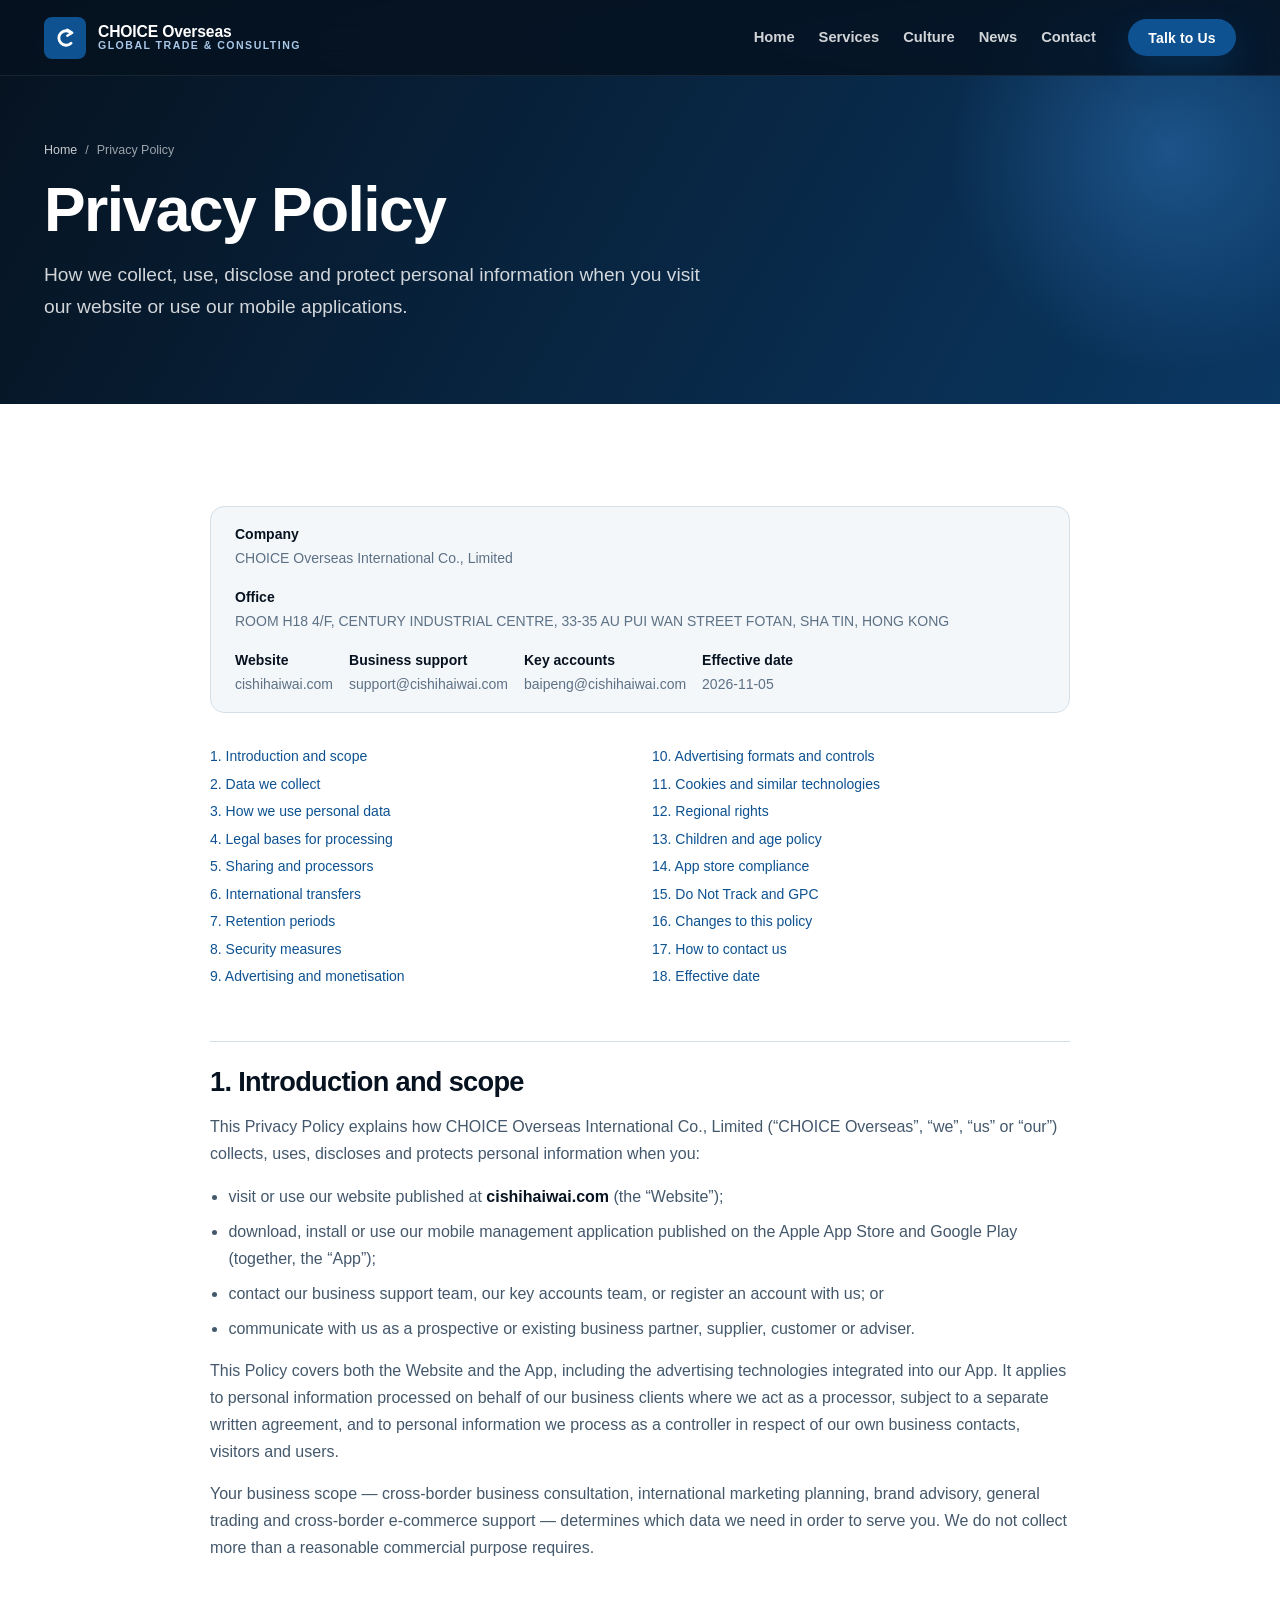
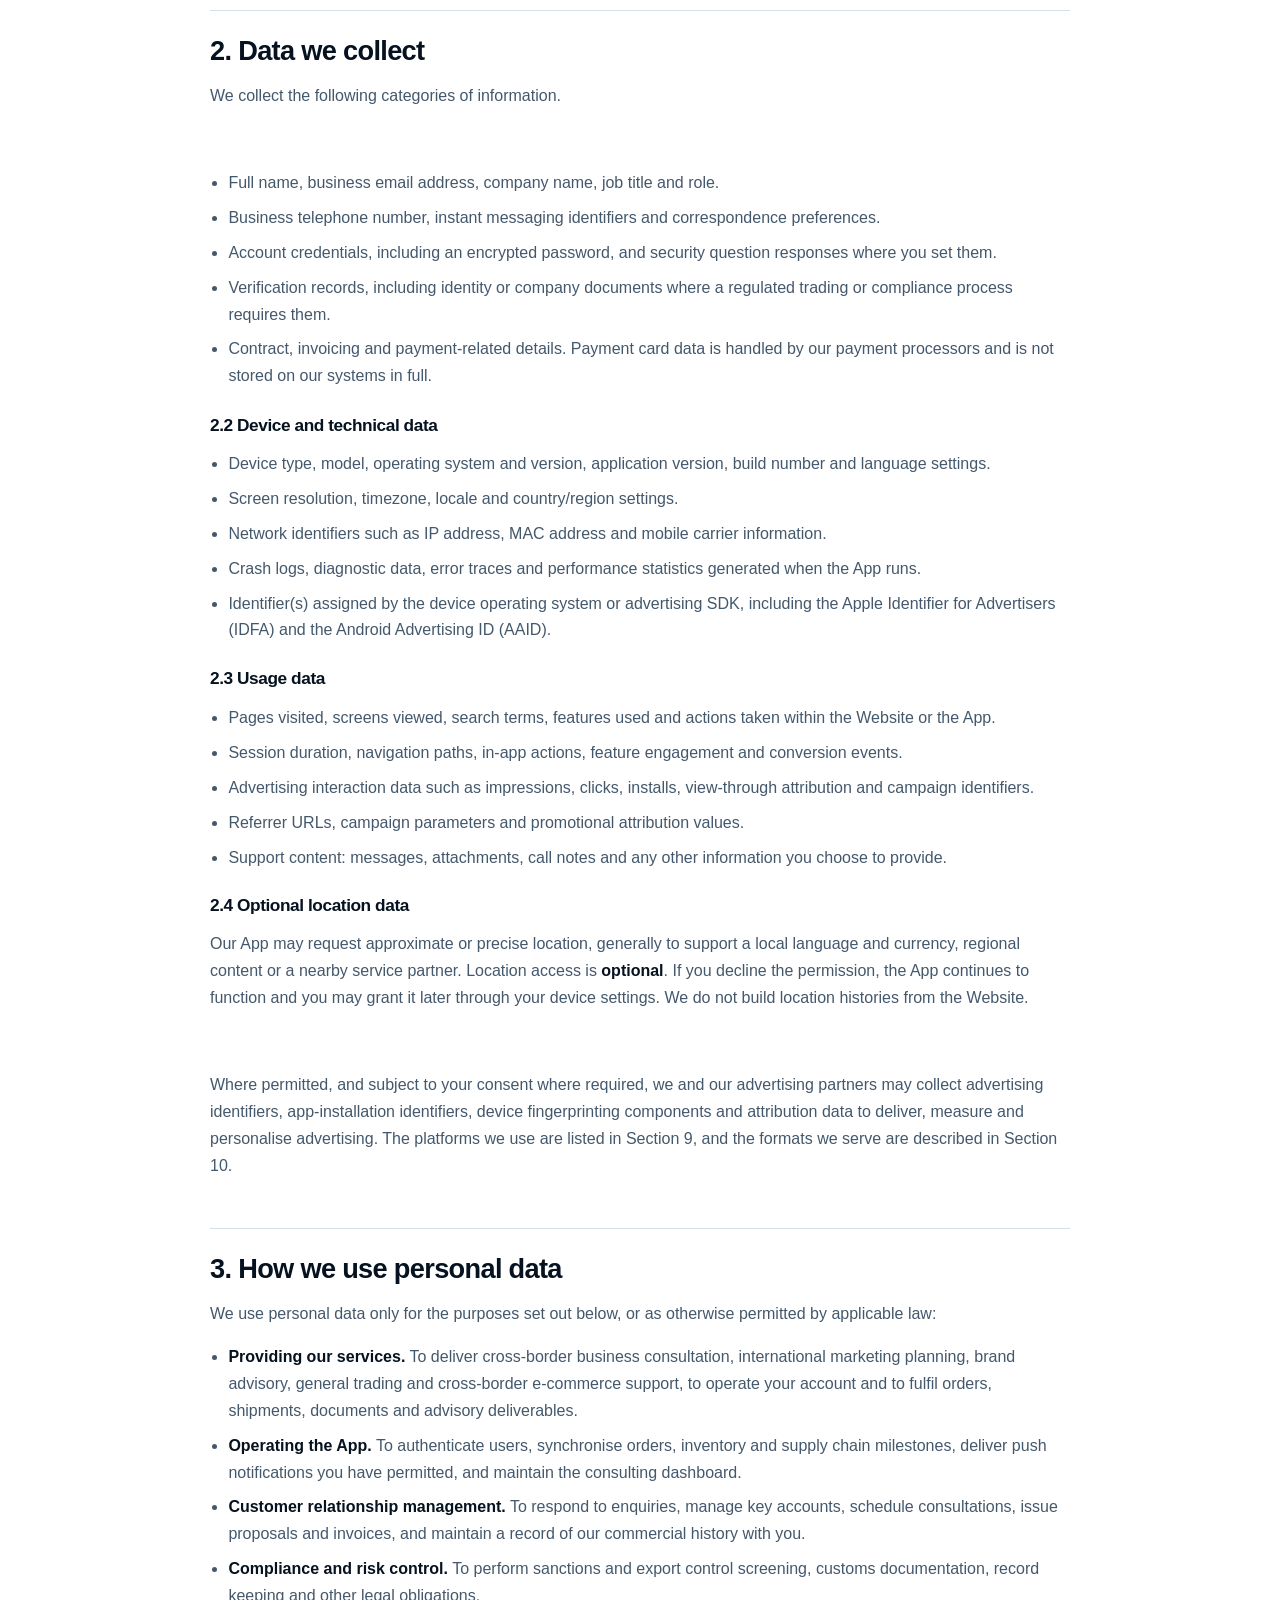
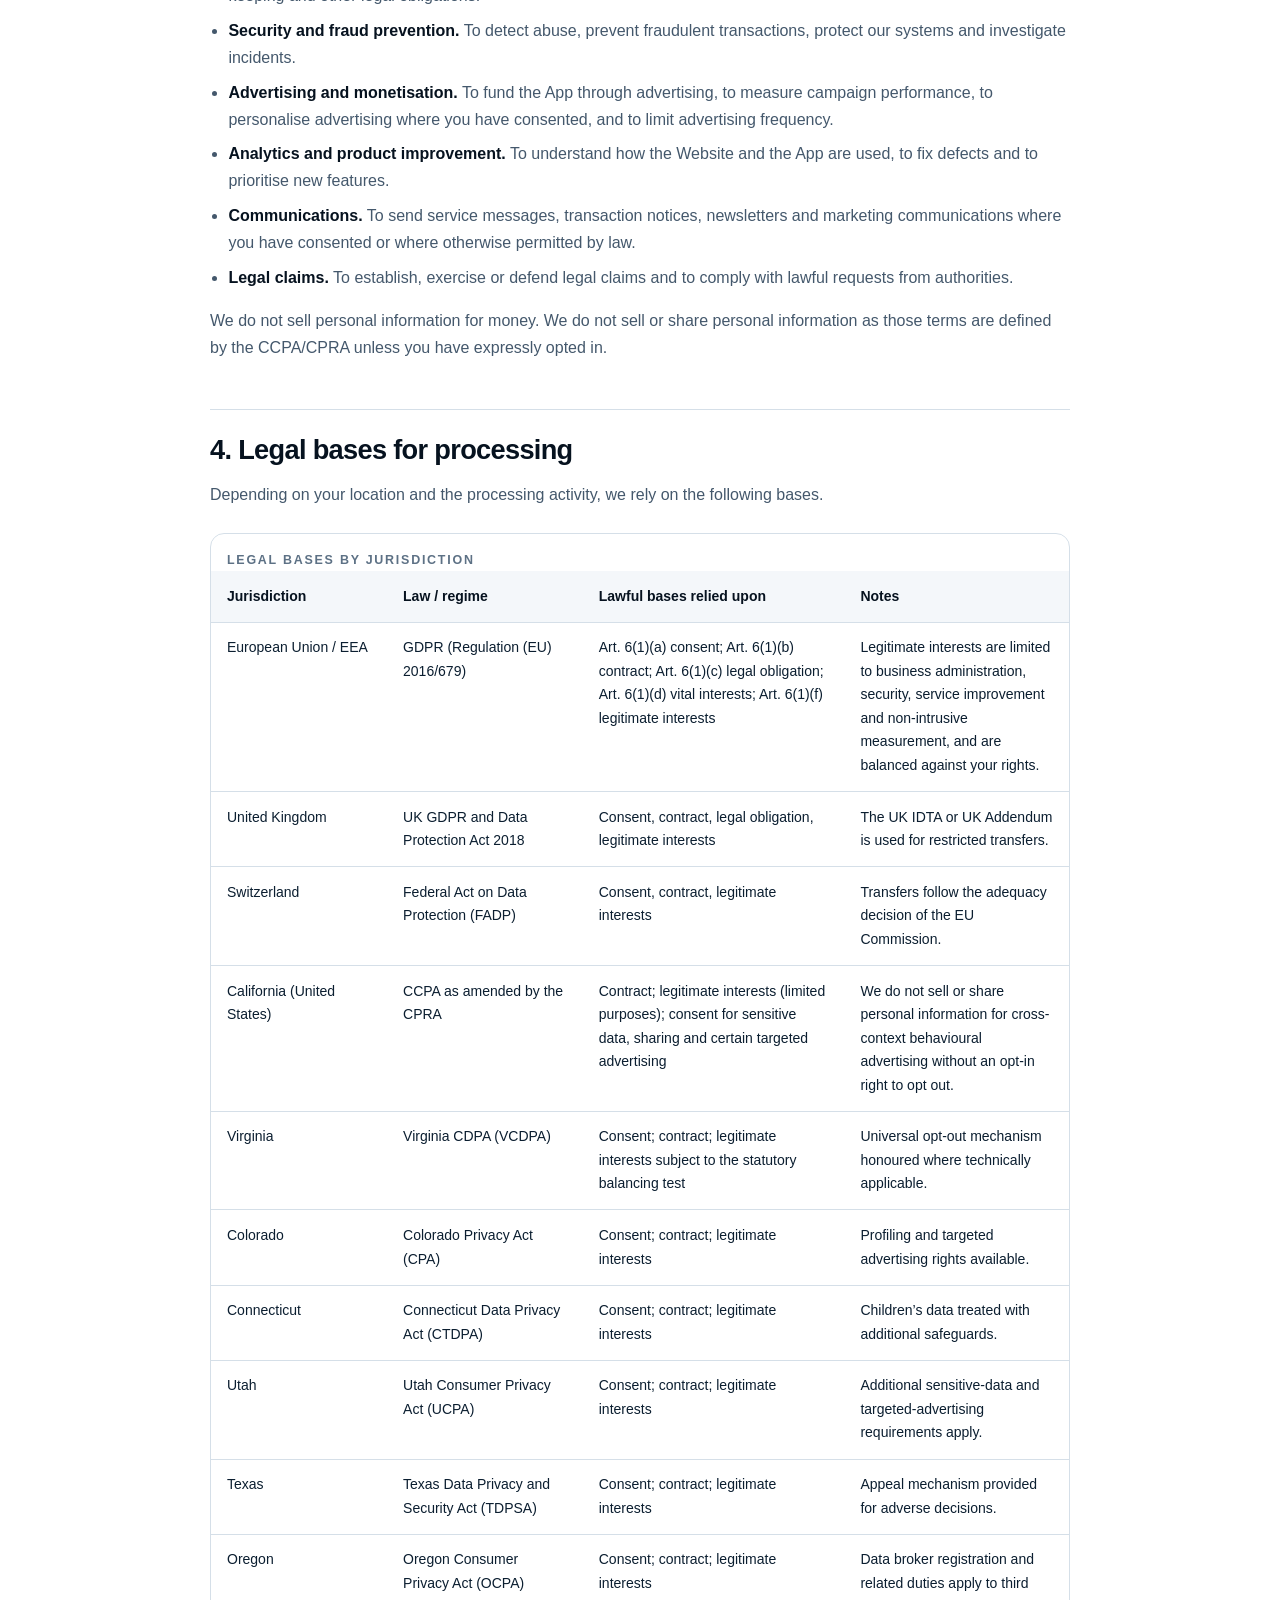
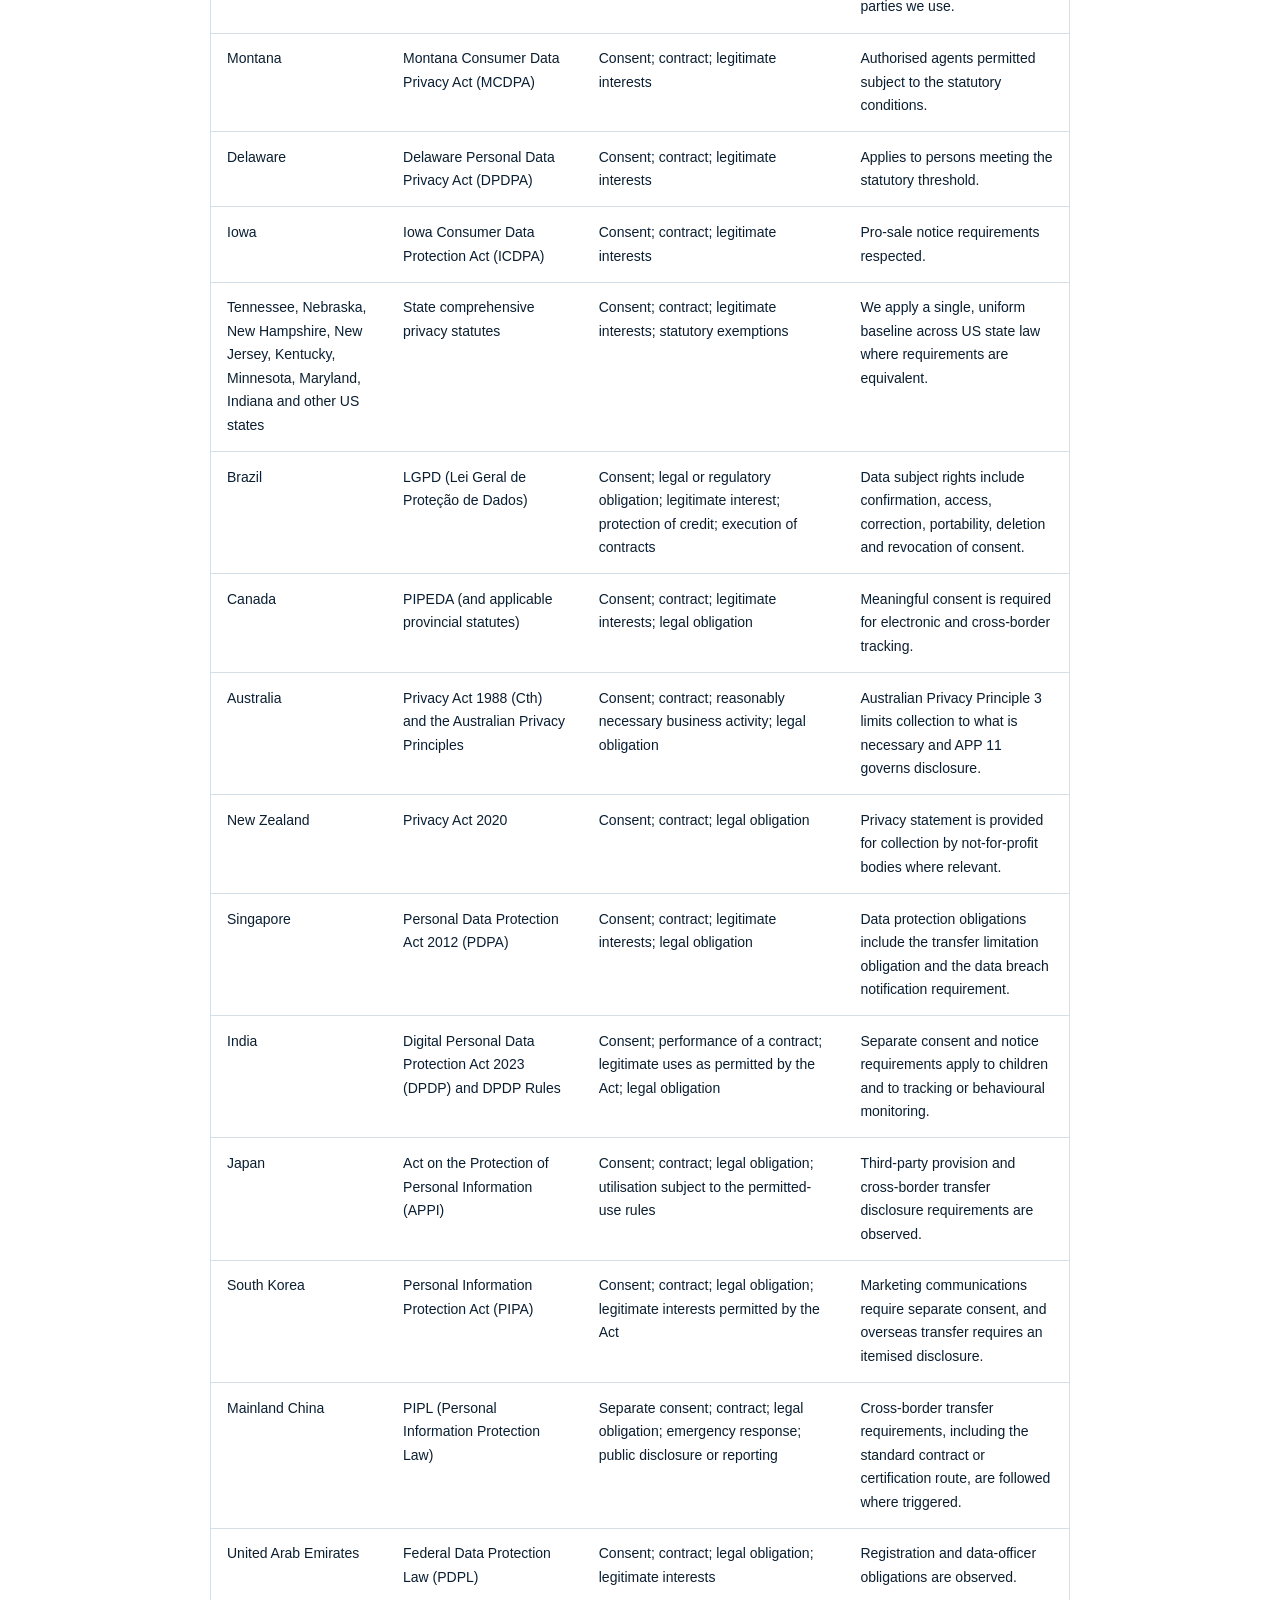
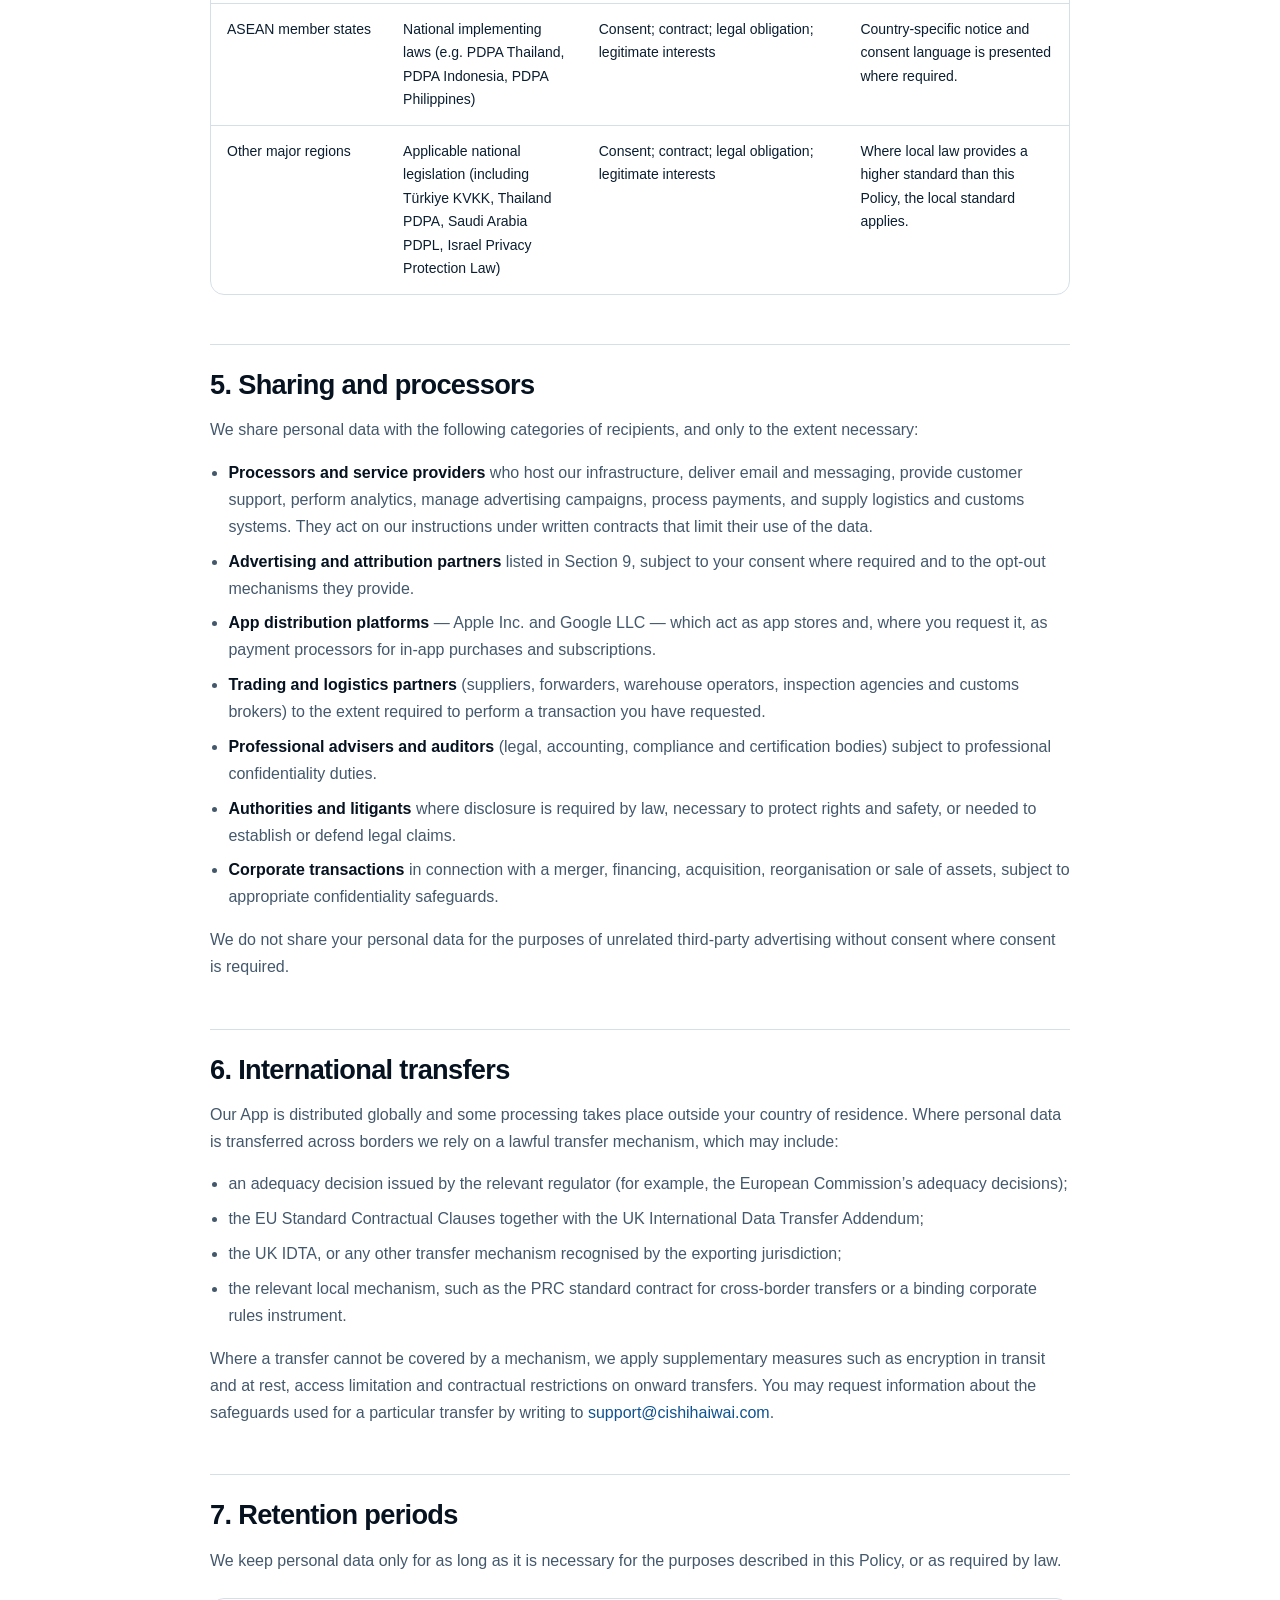
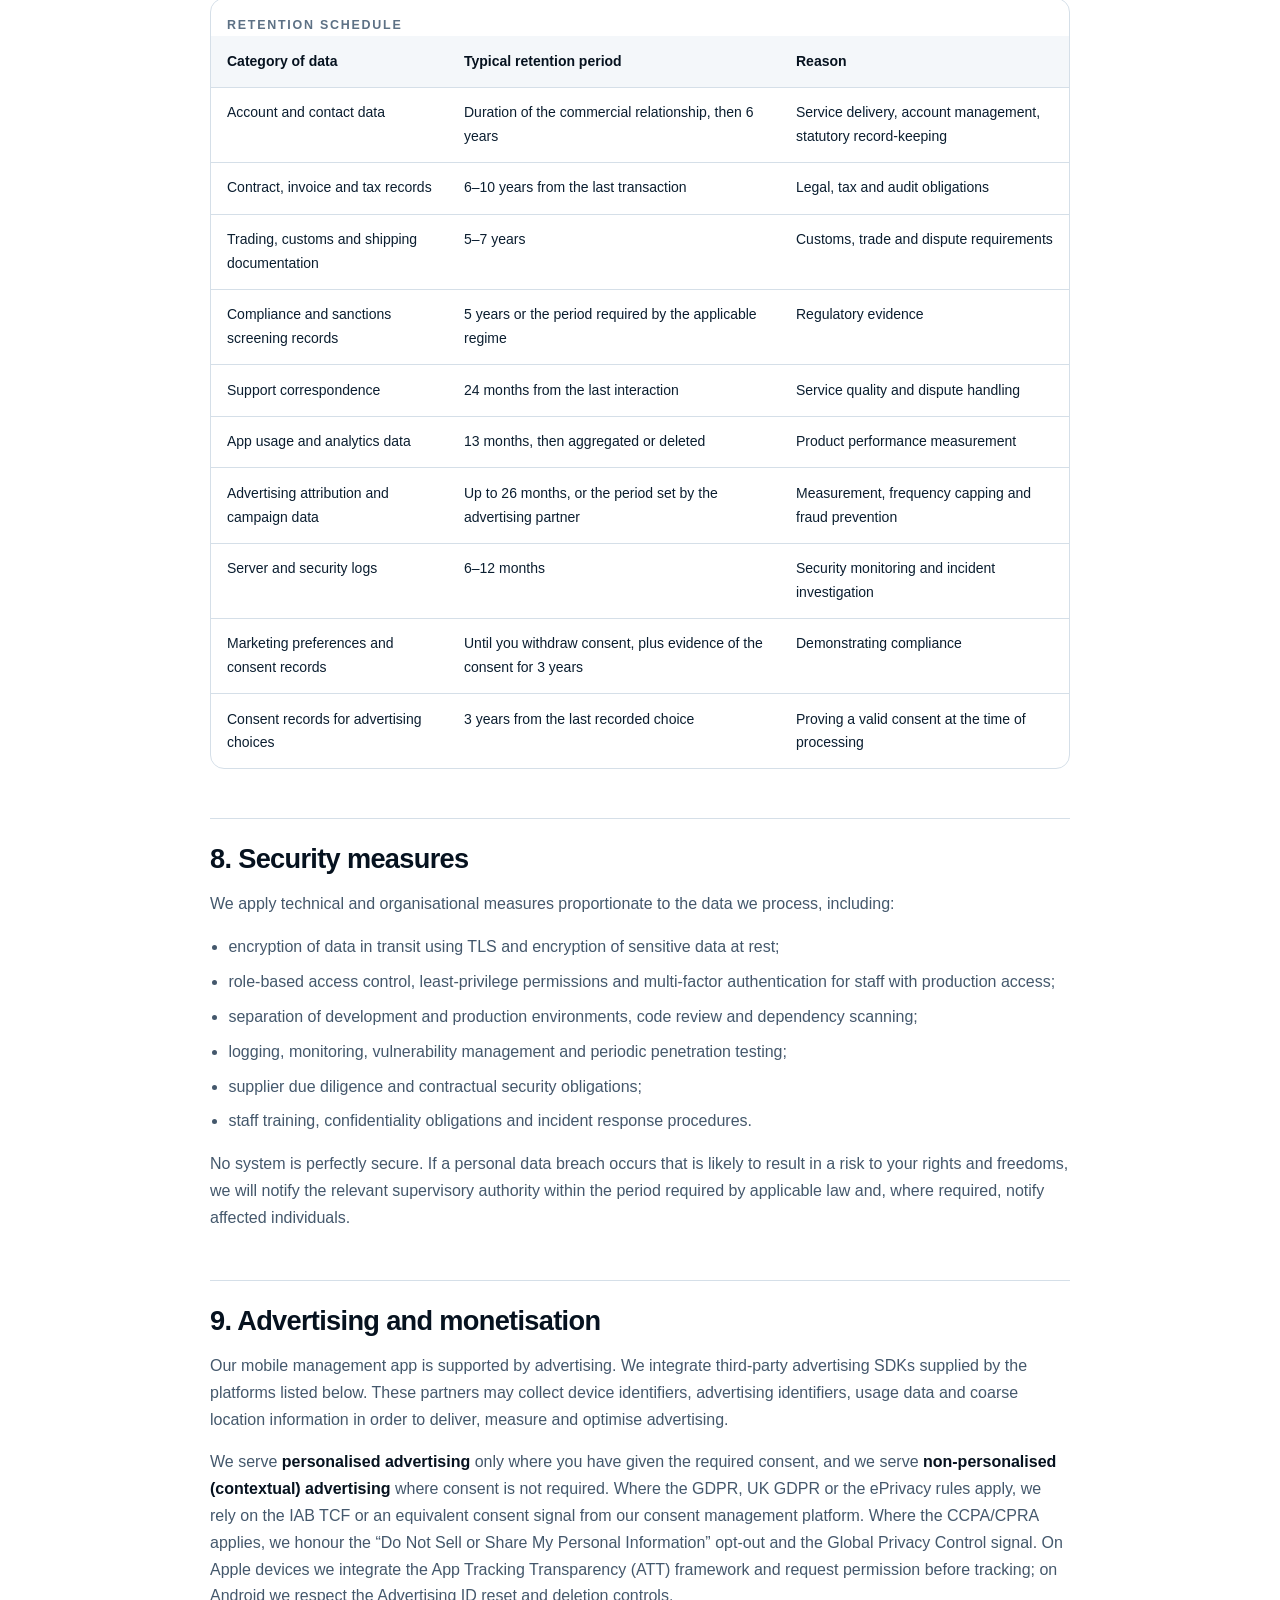
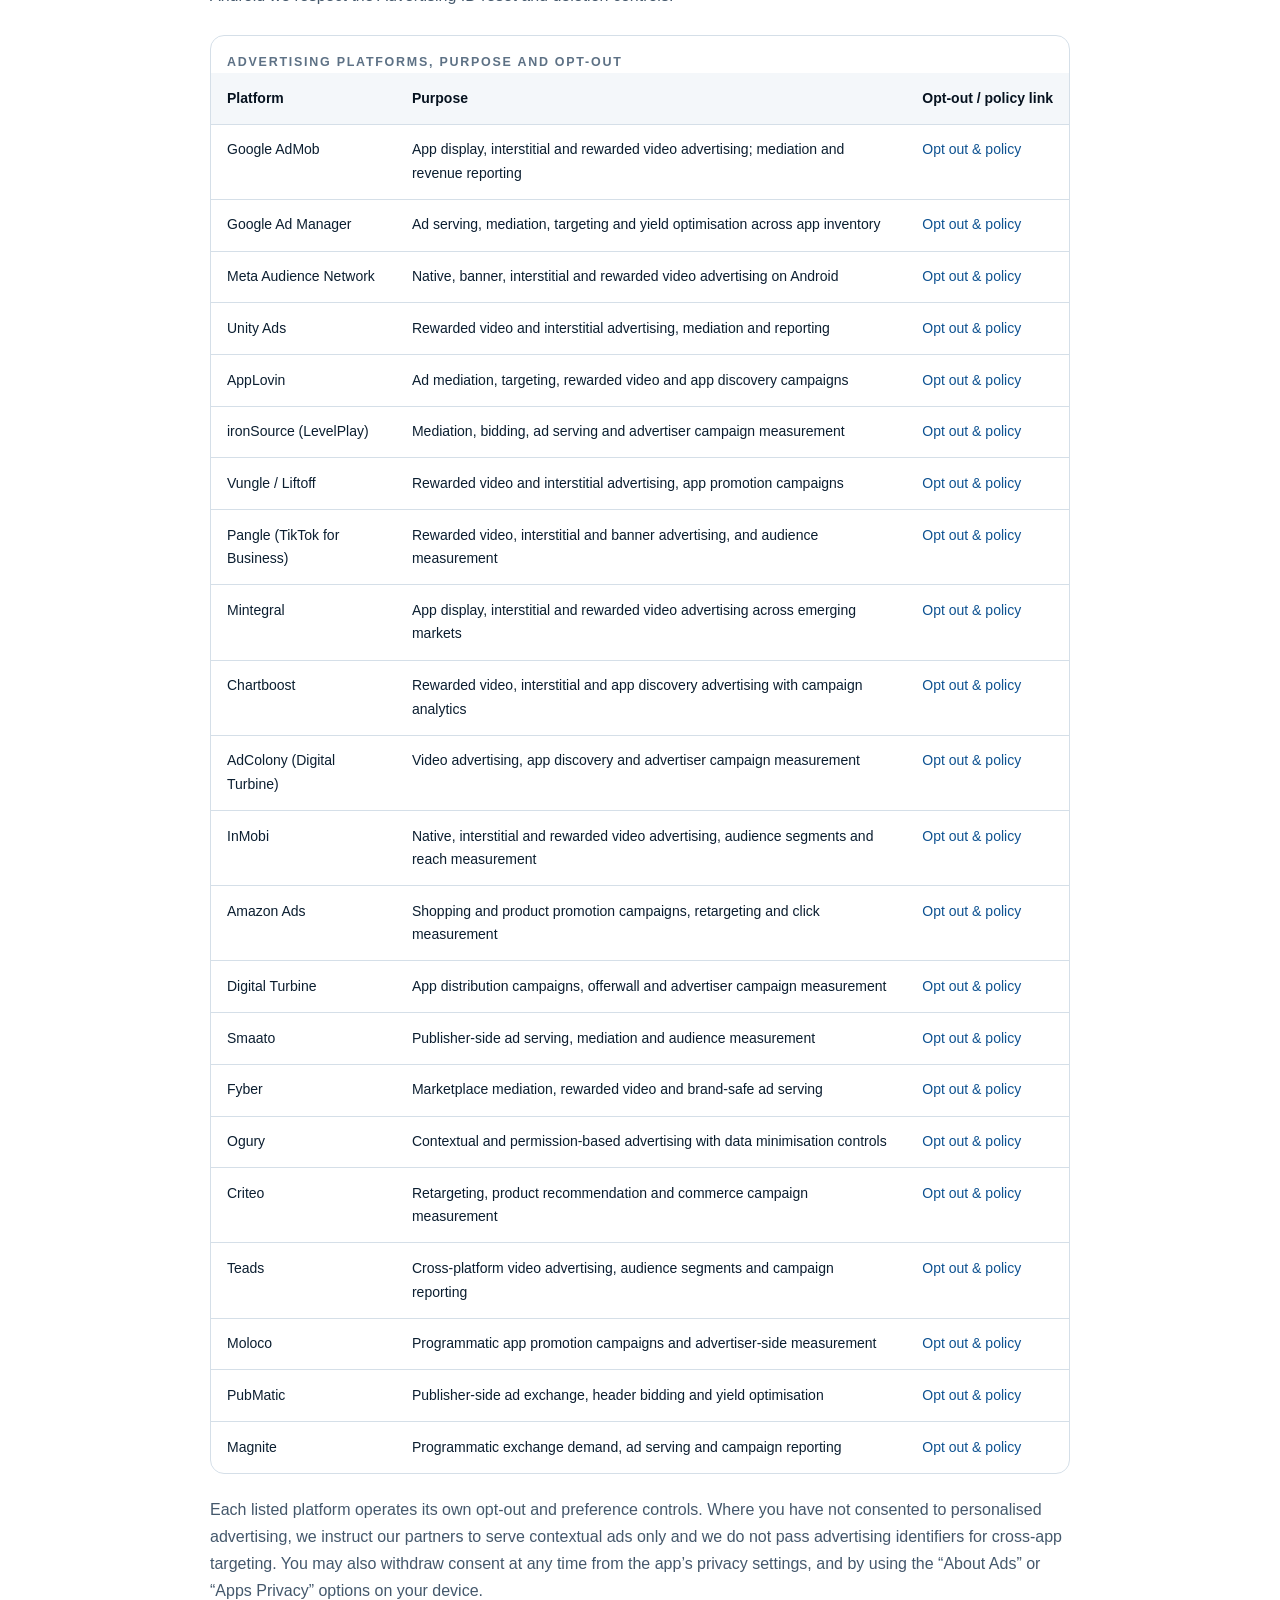
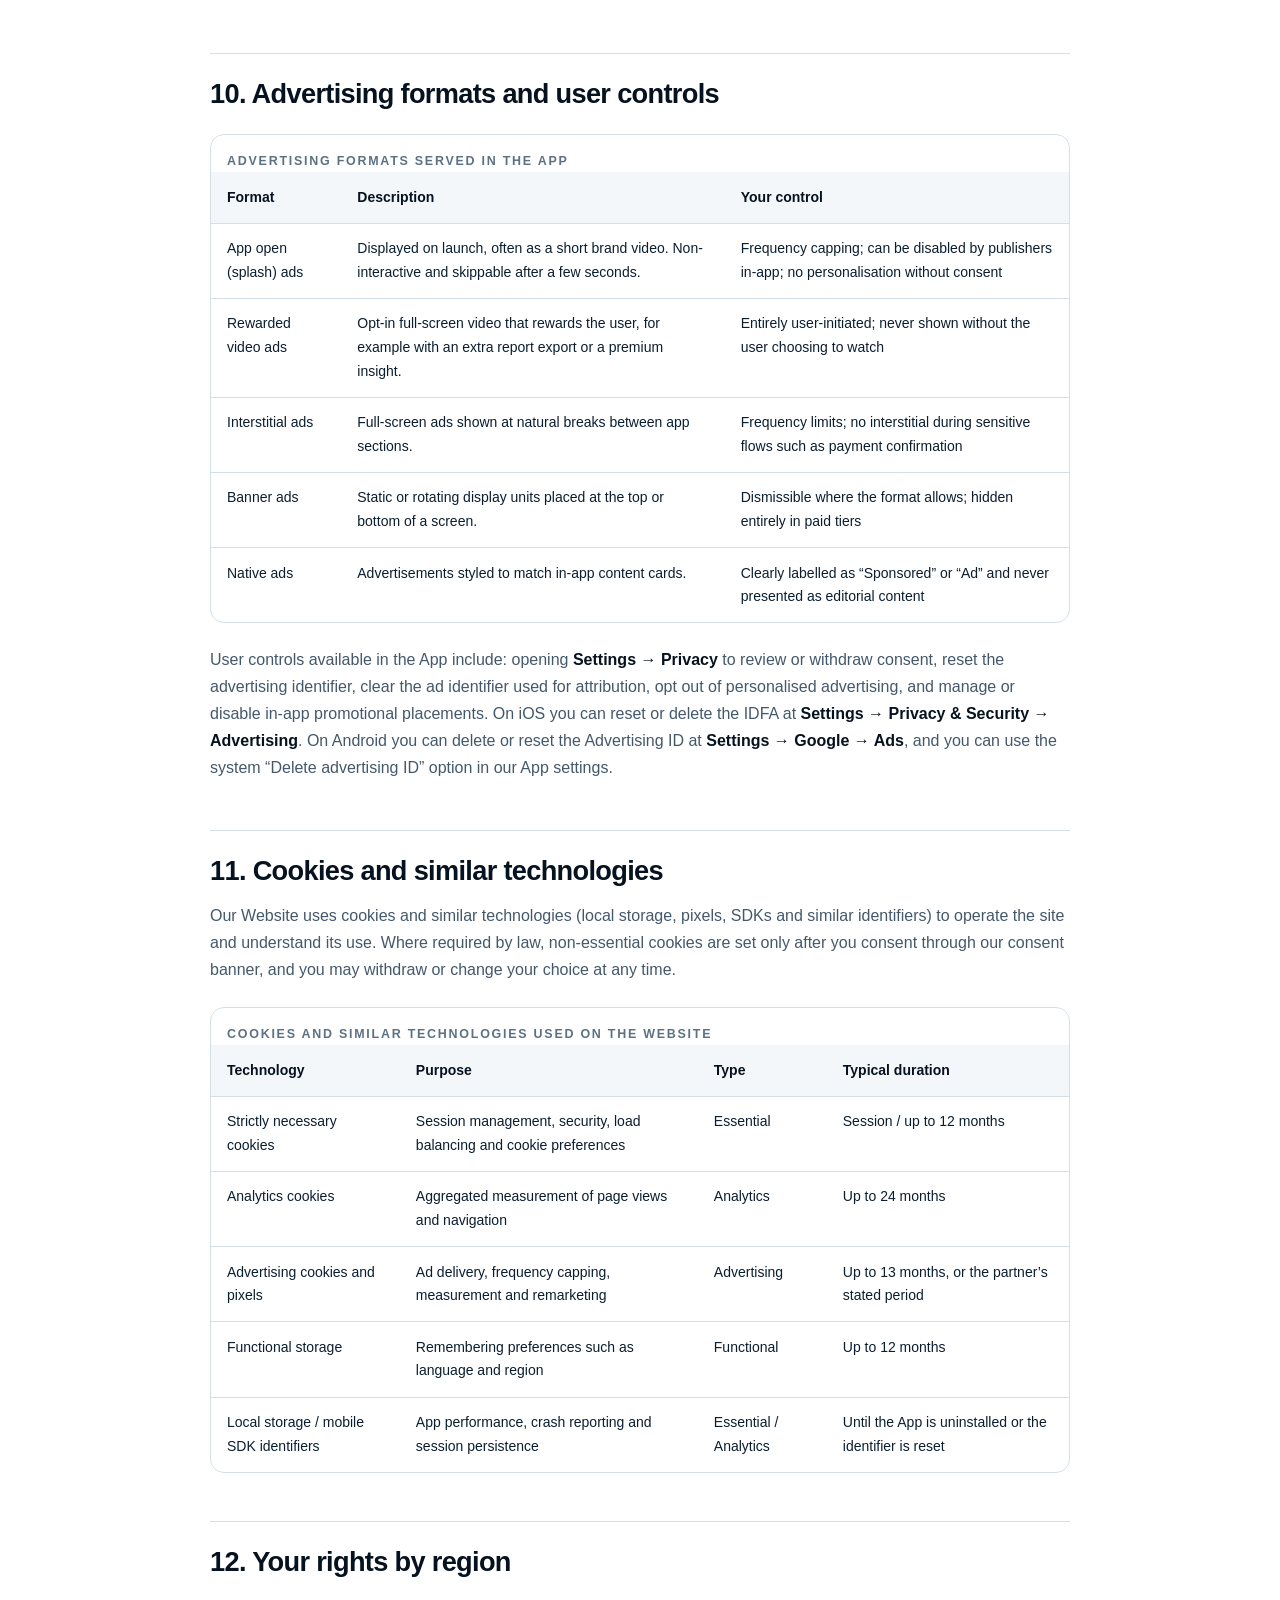
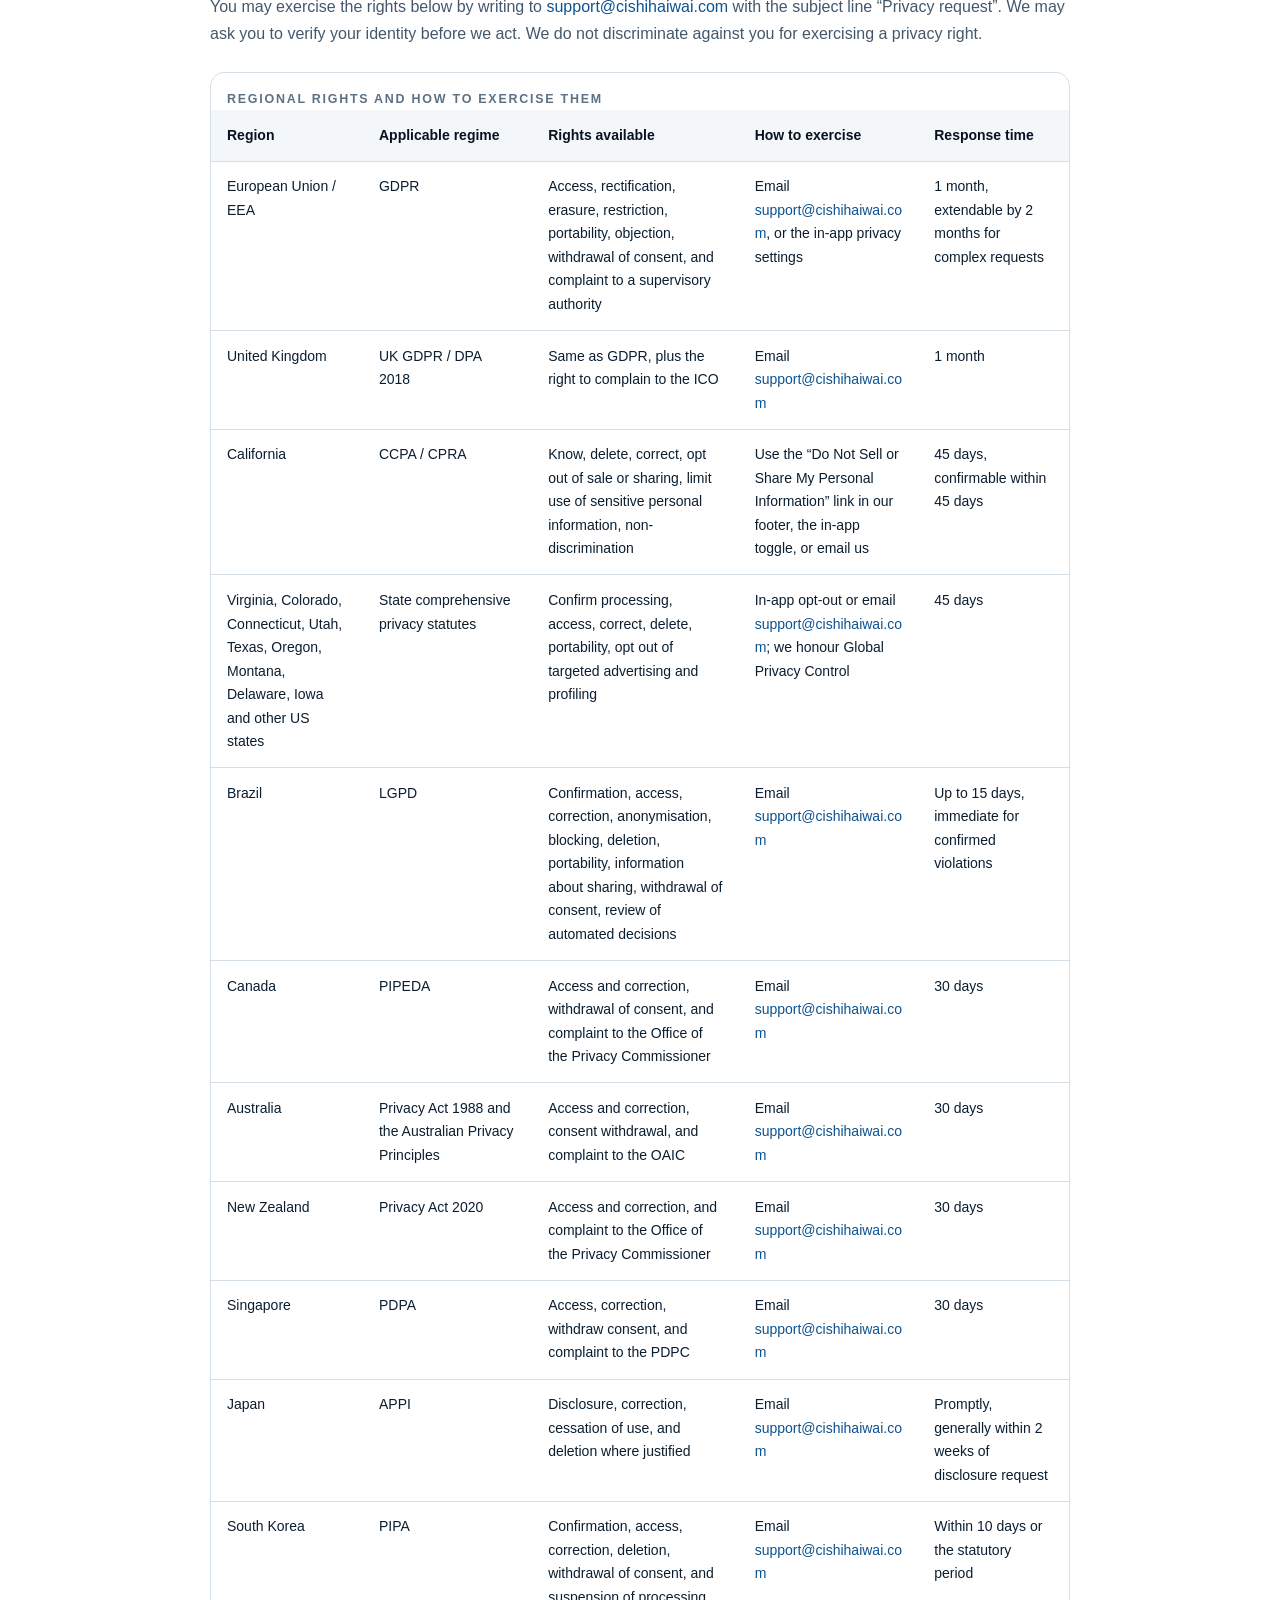
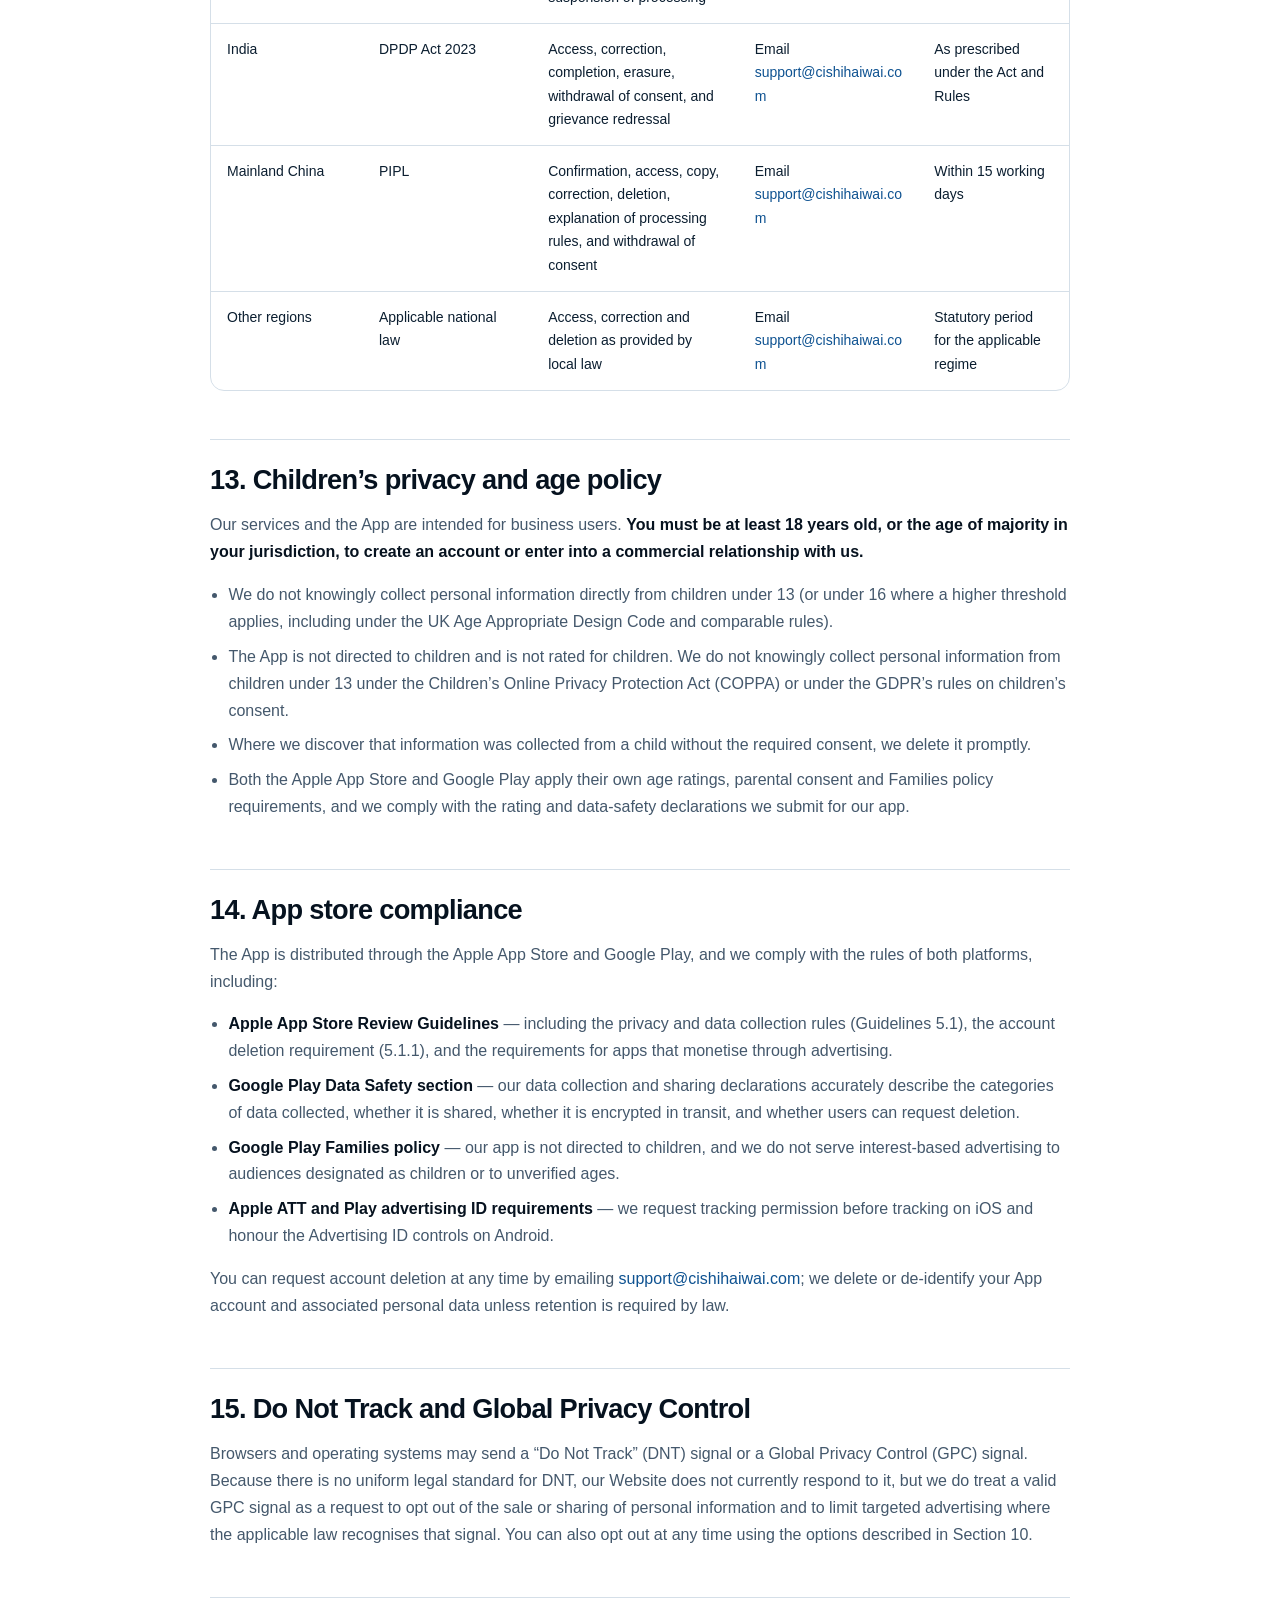
==== commit 08df9654: "Publish the effective date on the legal documents The Privacy Policy and Terms of Service still carr" ====
--- a/privacy.html
+++ b/privacy.html
@@ -43,7 +43,7 @@
         <div><strong>Website</strong>cishihaiwai.com</div>
         <div><strong>Business support</strong>support@cishihaiwai.com</div>
         <div><strong>Key accounts</strong>baipeng@cishihaiwai.com</div>
-        <div><strong>Effective date</strong><span id="effective-date">[Effective date — to be published]</span></div>
+        <div><strong>Effective date</strong><span id="effective-date">2026-11-05</span></div>
       </div>
 
       <nav class="legal__toc reveal" aria-label="Contents">
@@ -635,7 +635,7 @@
       <p class="reveal">You may also lodge a complaint with your local supervisory authority. We would always prefer to hear from you directly first, so that we can resolve the matter quickly.</p>
 
       <h2 id="p18" class="reveal">18. Effective date</h2>
-      <p class="reveal">This Privacy Policy takes effect on <strong><span id="effective-date-value">[Effective date — to be published]</span></strong> and applies to the Website and the App as published from that date. We will update this section whenever the Policy changes.</p>
+      <p class="reveal">This Privacy Policy takes effect on <strong><span id="effective-date-value">2026-11-05</span></strong> and applies to the Website and the App as published from that date. We will update this section whenever the Policy changes.</p>
 
     </article>
   </div>
--- a/css/style.css
+++ b/css/style.css
@@ -112,6 +112,11 @@
      never widen the initial containing block (fixed headers would drift). */
   --slide-x: clamp(10px, 2.6vw, 30px);
   --slide-y: clamp(14px, 3vw, 34px);
+
+  /* Lets height animate to auto (FAQ panel) without JS inline styles.
+     Browsers without support still open/close correctly, just without the
+     smooth height transition. */
+  interpolate-size: allow-keywords;
 }
 
 /* --------------------------------------------------------------------------
@@ -337,6 +342,10 @@
 
 .text-center {
   text-align: center;
+}
+
+.mx-auto {
+  margin-inline: auto;
 }
 
 .lead {
@@ -796,6 +805,11 @@
   height: 24px;
 }
 
+/* Scroll lock while the mobile drawer is open (class toggled by main.js). */
+body.is-nav-open {
+  overflow: hidden;
+}
+
 .nav-toggle .icon-close {
   display: none;
 }
@@ -2378,9 +2392,15 @@
 }
 
 .faq__a {
-  max-height: 0;
+  height: 0;
   overflow: hidden;
-  transition: max-height var(--t-base) var(--ease-out);
+  transition: height var(--t-base) var(--ease-out);
+}
+
+/* Chrome/Edge 129+ can interpolate to height:auto, so the panel expands
+   smoothly without JavaScript writing an inline max-height. */
+.faq__item.is-open .faq__a {
+  height: auto;
 }
 
 .faq__a p {
@@ -2388,6 +2408,26 @@
   margin: 0;
   font-size: var(--fs-sm);
   color: var(--c-steel-600);
+}
+
+/* --------------------------------------------------------------------------
+   22a. SPRITE HOST
+   The fetched sprite is injected into a hidden container so every <use>
+   reference resolves. Styled here (not with inline styles) to keep all
+   presentation inside this single stylesheet.
+   -------------------------------------------------------------------------- */
+.sprite-host {
+  position: absolute;
+  width: 0;
+  height: 0;
+  overflow: hidden;
+  visibility: hidden;
+}
+
+/* The sprite root itself stays out of the layout (its symbols are only
+   referenced through <use>). */
+.sprite-host > svg {
+  display: none;
 }
 
 /* --------------------------------------------------------------------------
